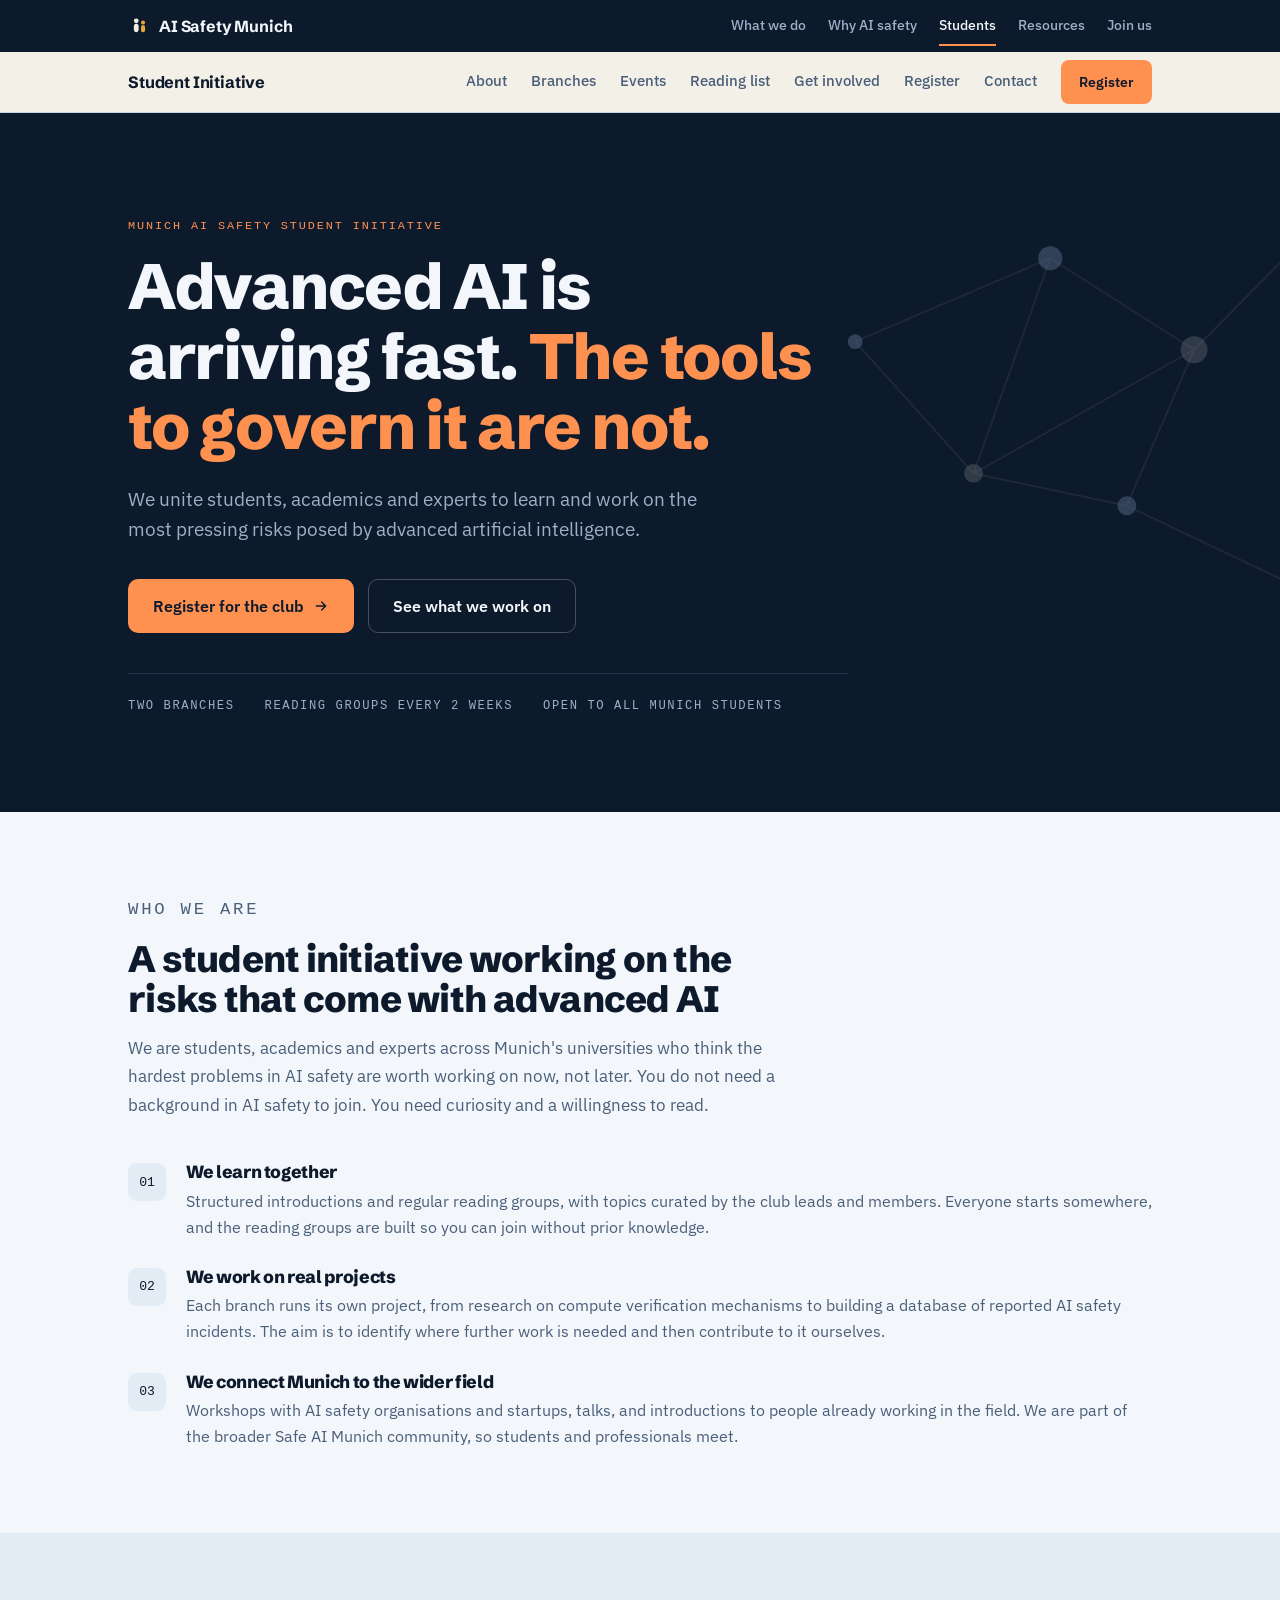
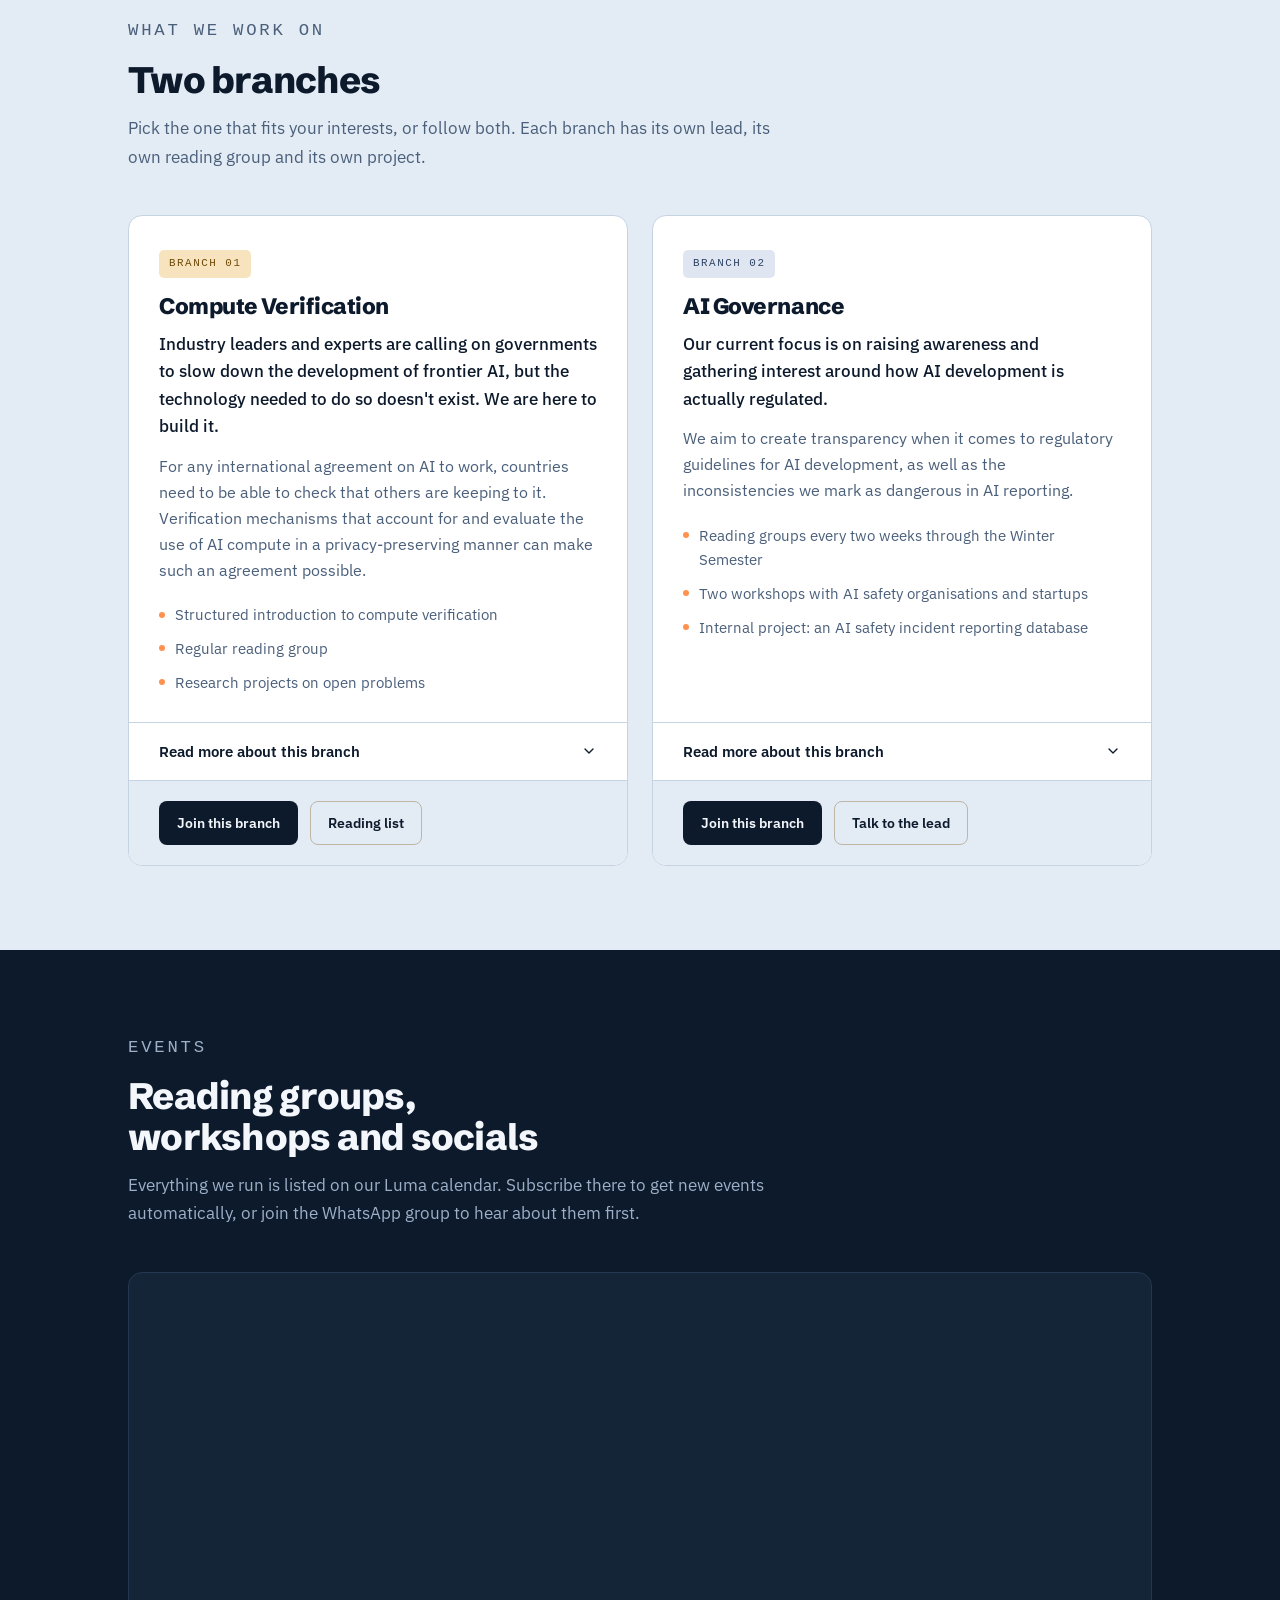
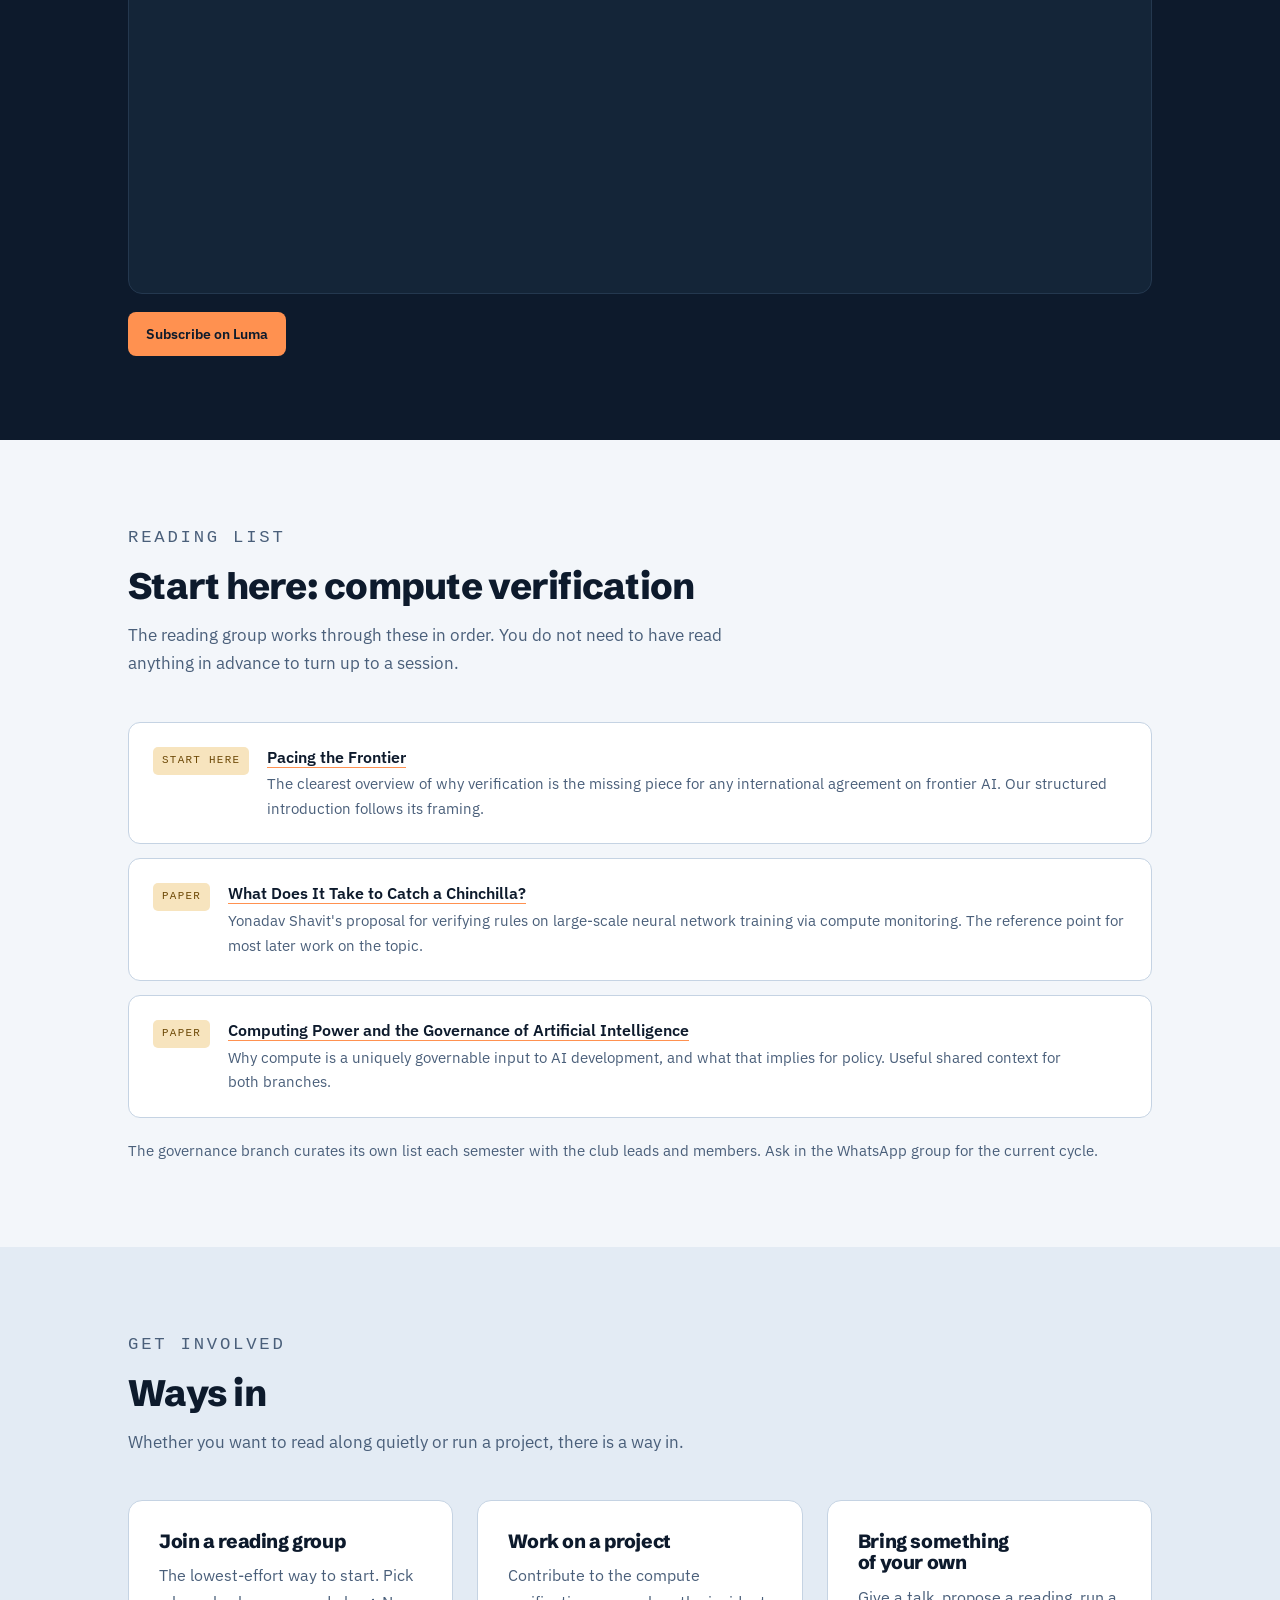
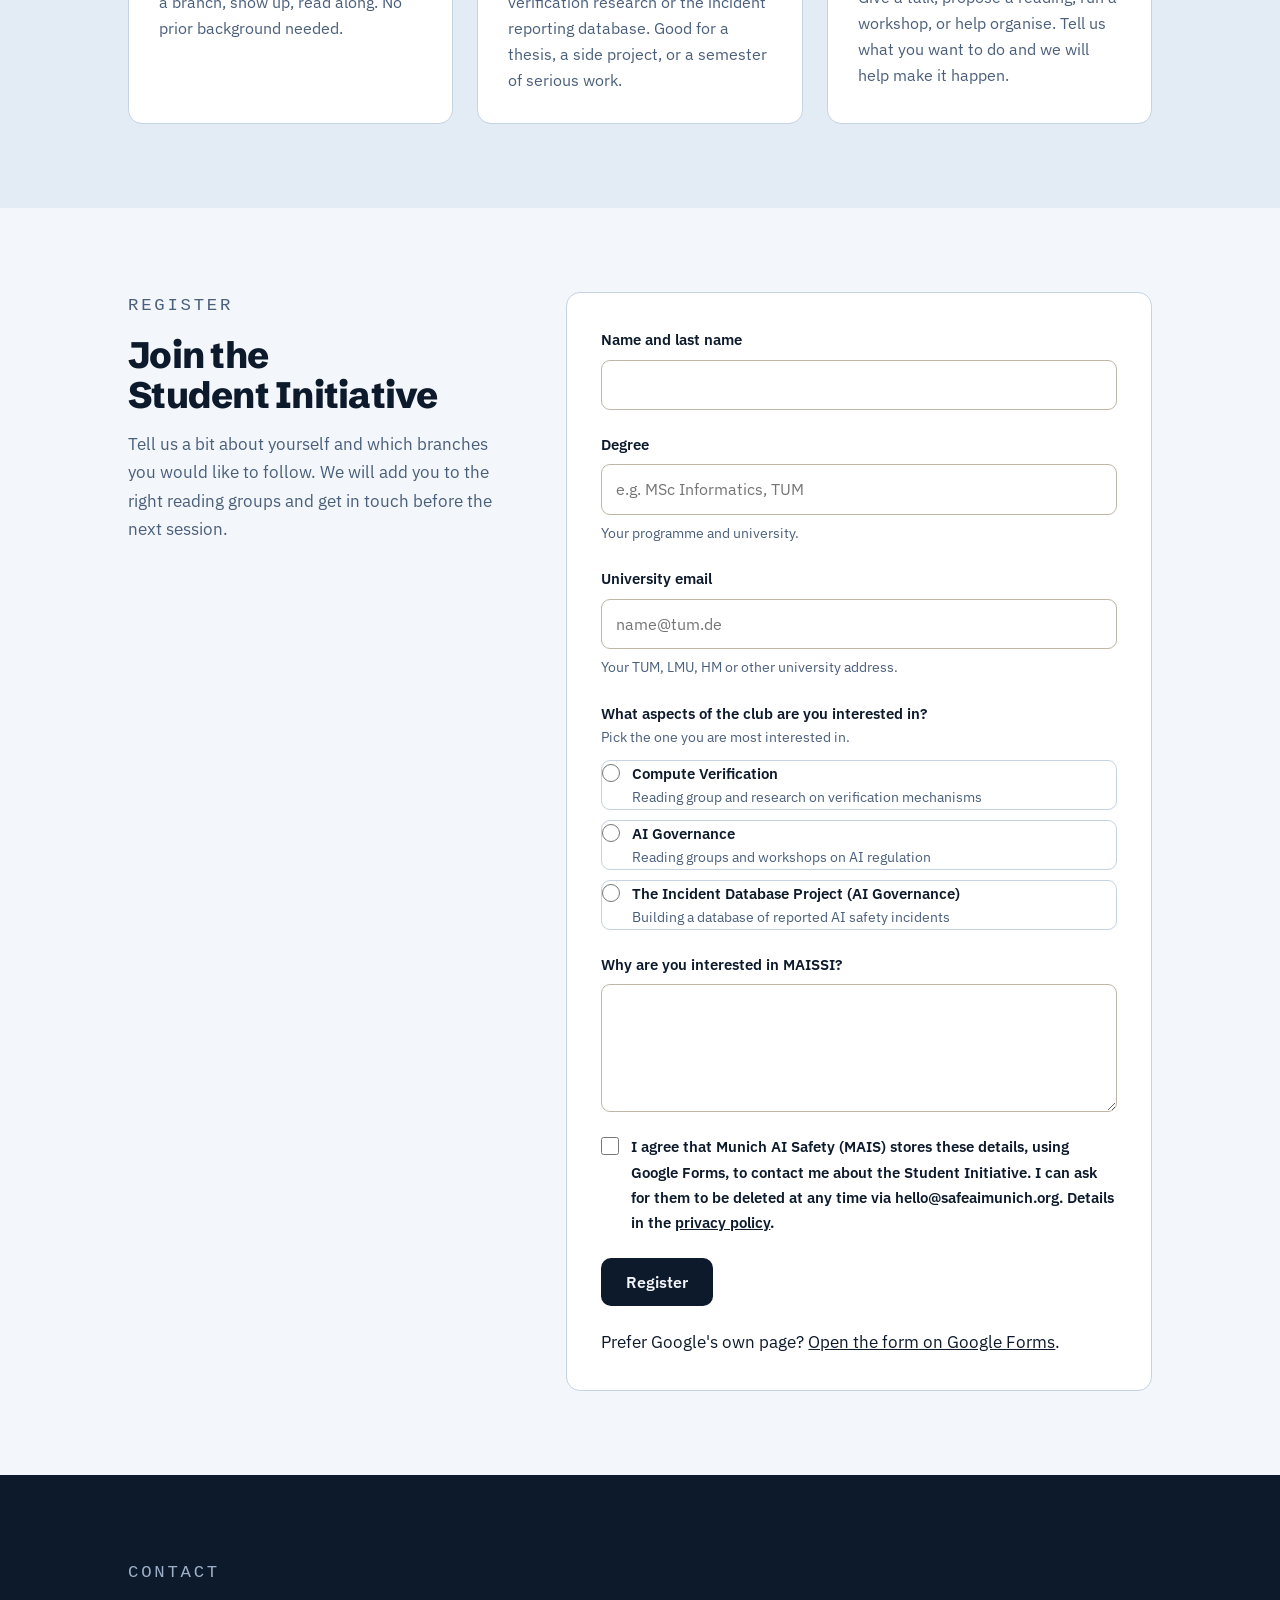
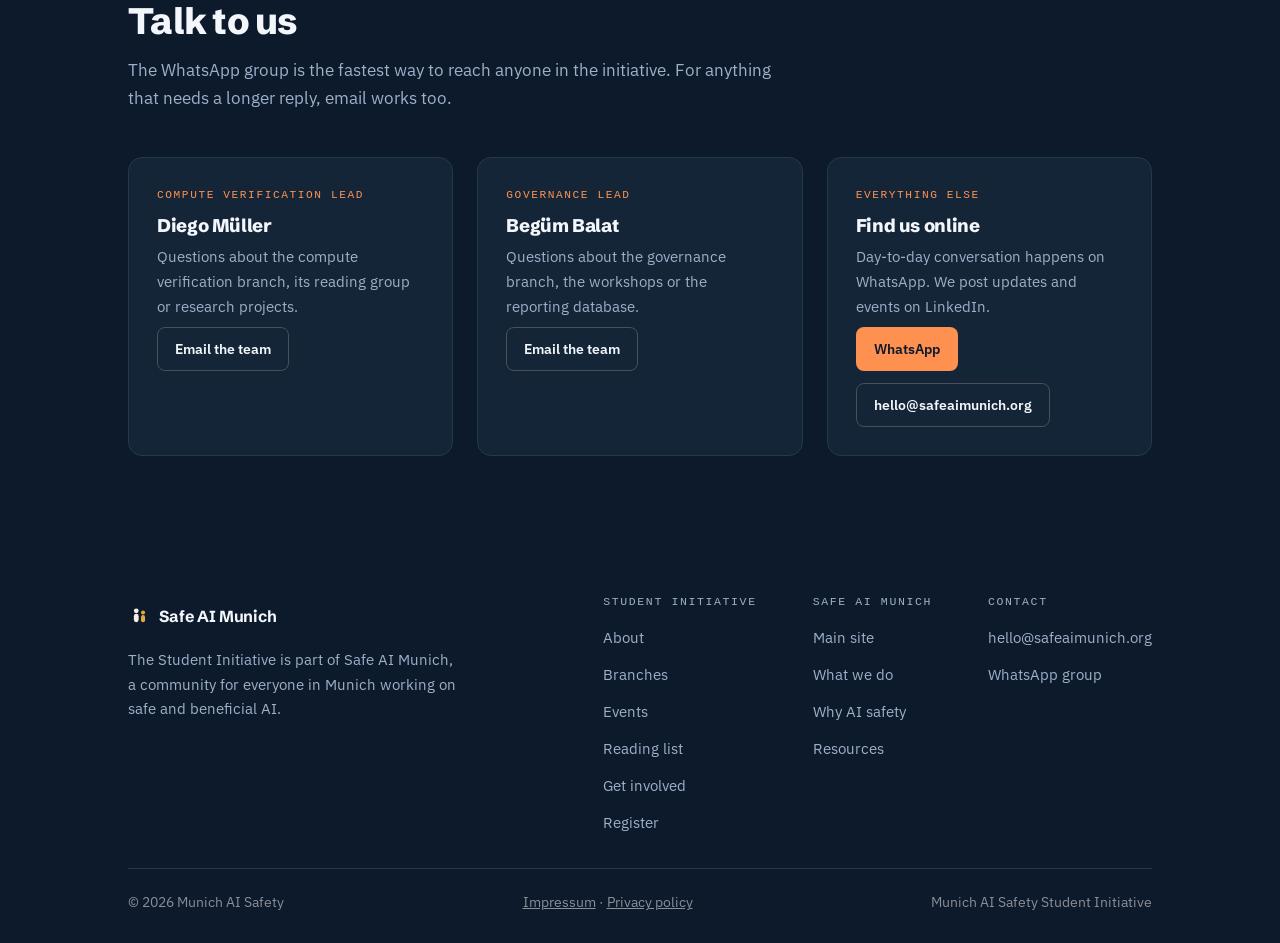
==== student-initiative/index.html @ 502f5ec2 "adjustment 1" ====
<!DOCTYPE html>
<html lang="en">
<head>
<meta charset="utf-8">
<meta name="viewport" content="width=device-width, initial-scale=1">
<title>Student Initiative — AI Safety Munich</title>
<meta name="description" content="The Munich AI Safety Student Initiative unites students, academics and experts to learn and work on the most pressing risks posed by advanced AI. Two branches: compute verification and AI governance.">

<meta property="og:type" content="website">
<meta property="og:title" content="Munich AI Safety Student Initiative">
<meta property="og:description" content="We unite students, academics and experts to learn and work on the most pressing risks posed by advanced artificial intelligence.">
<meta property="og:url" content="https://safeaimunich.org/student-initiative/">
<meta name="twitter:card" content="summary">

<link rel="canonical" href="https://safeaimunich.org/student-initiative/">
<link rel="icon" href="data:image/svg+xml,%3Csvg xmlns='http://www.w3.org/2000/svg' viewBox='0 0 24 24'%3E%3Crect width='24' height='24' rx='5' fill='%2315171C'/%3E%3Ccircle cx='9' cy='7' r='2.5' fill='%23F4EFE6'/%3E%3Crect x='6.5' y='10' width='5' height='8.5' rx='2.5' fill='%23F4EFE6'/%3E%3Ccircle cx='16' cy='8.6' r='2.1' fill='%23E3A83B'/%3E%3Crect x='13.9' y='11.2' width='4.2' height='7.3' rx='2.1' fill='%23E3A83B'/%3E%3C/svg%3E">

<!-- Fonts are self-hosted (same files as the main site), so no request
     goes to Google Fonts. See the privacy policy. -->
<link rel="preload" href="/assets/fonts/schibsted-grotesk-latin-wght-normal.woff2" as="font" type="font/woff2" crossorigin>
<link rel="preload" href="/assets/fonts/ibm-plex-sans-latin-wght-normal.woff2" as="font" type="font/woff2" crossorigin>

<style>
  @font-face { font-family: "Schibsted Grotesk"; src: url("/assets/fonts/schibsted-grotesk-latin-wght-normal.woff2") format("woff2"); font-weight: 400 900; font-style: normal; font-display: swap; }
  @font-face { font-family: "IBM Plex Sans"; src: url("/assets/fonts/ibm-plex-sans-latin-wght-normal.woff2") format("woff2"); font-weight: 100 700; font-style: normal; font-display: swap; }

  /* ---- Design tokens: MAIS starter palette  -------------------------- */
  :root {
   --ink:         #0d1a2c; /* navy: dark sections and text */
    --paper:      #f3f6fa; /* page background */
    --gold:       #ff9150; /* Olympia orange */
    --isar:       #9db0c8; /* slate blue on navy */
    
     --ink-soft:   #142538;
     --ink-line:   #24384f;
     --body:       #4a5f7a;
     --body-dark:  #9db0c8;
     --paper-line: #c5d3e3;
     --paper-sunk: #e3ebf4;

  --font-head: 'Schibsted Grotesk', system-ui, sans-serif;
  --font-text: 'IBM Plex Sans', system-ui, sans-serif;
  --font-mono: 'IBM Plex Mono', ui-monospace, monospace;

    --wrap: 1080px;
    --radius: 14px;
  }

  *, *::before, *::after { box-sizing: border-box; }
  html { scroll-behavior: smooth; -webkit-text-size-adjust: 100%; }
  @media (prefers-reduced-motion: reduce) {
    html { scroll-behavior: auto; }
    *, *::before, *::after { animation-duration: .01ms !important; transition-duration: .01ms !important; }
  }

  body {
    margin: 0;
    background: var(--paper);
    color: var(--ink);
    font-family: var(--font-text);
    font-size: 17px;
    line-height: 1.65;
    -webkit-font-smoothing: antialiased;
  }

  h1, h2, h3, h4 {
    font-family: var(--font-head);
    font-weight: 800;
    line-height: 1.1;
    letter-spacing: -0.02em;
    margin: 0;
    text-wrap: balance;
  }
  p { margin: 0; text-wrap: pretty; }
  img, svg { max-width: 100%; }

  a { color: inherit; }
  a:focus-visible,
  button:focus-visible,
  summary:focus-visible,
  .skip:focus-visible {
    outline: 3px solid var(--gold);
    outline-offset: 3px;
    border-radius: 4px;
  }

  .wrap { max-width: var(--wrap); margin: 0 auto; padding: 0 28px; }

  /* mono eyebrow / detail text ---------------------------------------- */
  .eyebrow {
    font-family: var(--font-mono);
    font-size: .74rem;
    font-weight: 500;
    letter-spacing: .16em;
    text-transform: uppercase;
    margin: 0 0 14px;
  }
  .eyebrow--gold { color: #A9761B; }           /* 4.9:1 on paper */
  .eyebrow--on-ink { color: var(--gold); }     /* 8.6:1 on ink */

  /* ---- Skip link ----------------------------------------------------- */
  .skip {
    position: absolute; left: -9999px; top: 0; z-index: 100;
    background: var(--gold); color: var(--ink);
    padding: 12px 20px; font-weight: 600; text-decoration: none;
  }
  .skip:focus { left: 8px; top: 8px; }

  /* ================================================================== */
  /*  Level 1 nav — same top-level nav as the main site                  */
  /* ================================================================== */
  .nav1 { background: var(--ink); color: var(--paper); font-size: .9rem; }
  .nav1 .wrap {
    display: flex; align-items: center; justify-content: space-between;
    gap: 18px; min-height: 52px; flex-wrap: wrap;
  }
  .brand {
    display: inline-flex; align-items: center; gap: 9px;
    font-family: var(--font-head); font-weight: 700; font-size: 1rem;
    letter-spacing: -0.01em; text-decoration: none; color: var(--paper);
    padding: 7px 0;
  }
  .brand svg { flex-shrink: 0; }
  .nav1-links { display: flex; align-items: center; gap: 22px; flex-wrap: wrap; }
  .nav1-links a {
    color: var(--body-dark); text-decoration: none; font-weight: 500;
    padding: 7px 0; border-bottom: 2px solid transparent;
  }
  .nav1-links a:hover { color: var(--paper); }
  .nav1-links a[aria-current="true"] { color: var(--paper); border-bottom-color: var(--gold); }

  /* ================================================================== */
  /*  Level 2 nav — specific to the Student Initiative (sticky)          */
  /* ================================================================== */
  .nav2 {
    position: sticky; top: 0; z-index: 20;
    background: rgba(244,239,230,.92);
    backdrop-filter: blur(10px); -webkit-backdrop-filter: blur(10px);
    border-bottom: 1px solid var(--paper-line);
  }
  .nav2 .wrap {
    display: flex; align-items: center; justify-content: space-between; gap: 20px;
    min-height: 60px;
  }
  .nav2-title {
    font-family: var(--font-head); font-weight: 700; font-size: 1.02rem;
    letter-spacing: -0.01em; text-decoration: none; white-space: nowrap;
  }
  .nav2-right { display: flex; align-items: center; gap: 24px; min-width: 0; }
  .nav2-links {
    display: flex; gap: 24px; overflow-x: auto; scrollbar-width: none;
    -ms-overflow-style: none; padding: 4px 0;
  }
  .nav2-links::-webkit-scrollbar { display: none; }
  .nav2-links a {
    color: var(--body); text-decoration: none; font-size: .94rem; font-weight: 500;
    white-space: nowrap; padding: 4px 0; border-bottom: 2px solid transparent;
  }
  .nav2-links a:hover { color: var(--ink); border-bottom-color: var(--gold); }

  /* ---- Buttons ------------------------------------------------------- */
  .btn {
    display: inline-flex; align-items: center; justify-content: center; gap: 9px;
    font-family: var(--font-text); font-weight: 600; font-size: 1rem;
    text-decoration: none; padding: 13px 24px; border-radius: 10px;
    border: 1px solid transparent; cursor: pointer; white-space: nowrap;
    transition: transform .12s ease, background-color .12s ease;
  }
  .btn:hover { transform: translateY(-1px); }
  .btn--gold { background: var(--gold); color: var(--ink); }
  .btn--gold:hover { background: #D59A2B; }
  .btn--ink { background: var(--ink); color: var(--paper); }
  .btn--ink:hover { background: #24272F; }
  .btn--ghost-ink { background: transparent; color: var(--ink); border-color: #BFB6A6; }
  .btn--ghost-ink:hover { background: var(--paper-sunk); }
  .btn--ghost-paper { background: transparent; color: var(--paper); border-color: #4A4F59; }
  .btn--ghost-paper:hover { background: var(--ink-soft); }
  .btn--sm { padding: 9px 17px; font-size: .9rem; border-radius: 8px; }

  /* ---- Section rhythm ------------------------------------------------ */
  section { scroll-margin-top: 72px; }
  .band { padding: 84px 0; }
  .band--ink { background: var(--ink); color: var(--body-dark); }
  .band--ink h2, .band--ink h3 { color: var(--paper); }
  .band--sunk { background: var(--paper-sunk); }
  .section-head { max-width: 660px; margin-bottom: 44px; }
  .section-head h2 { font-size: clamp(1.75rem, 3.6vw, 2.3rem); margin-bottom: 14px; }
  .section-head p { color: var(--body); font-size: 1.08rem; }
  .band--ink .section-head p { color: var(--body-dark); }

  /* ================================================================== */
  /*  Hero                                                               */
  /* ================================================================== */
  .hero {
    position: relative; overflow: hidden;
    background: var(--ink); color: var(--body-dark);
    padding: 104px 0 96px;
  }
  .hero-graph {
    position: absolute; inset: 0; width: 100%; height: 100%;
    pointer-events: none; opacity: .5;
  }
  .hero .wrap { position: relative; z-index: 1; }
  .hero-inner { max-width: 720px; }
  .hero h1 {
    font-size: clamp(2.3rem, 6vw, 4rem);
    color: var(--paper); margin-bottom: 22px;
  }
  .hero h1 em { font-style: normal; color: var(--gold); }
  .hero-sub { font-size: 1.16rem; max-width: 600px; margin-bottom: 34px; }
  .hero-actions { display: flex; gap: 14px; flex-wrap: wrap; }
  .hero-meta {
    margin-top: 40px; padding-top: 22px; border-top: 1px solid var(--ink-line);
    display: flex; gap: 10px 30px; flex-wrap: wrap;
    font-family: var(--font-mono); font-size: .76rem; font-weight: 500;
    letter-spacing: .13em; text-transform: uppercase; color: var(--isar);
  }

  /* ================================================================== */
  /*  Cards & grids                                                      */
  /* ================================================================== */
  .grid-2 { display: grid; grid-template-columns: repeat(auto-fit, minmax(300px, 1fr)); gap: 24px; }
  .grid-3 { display: grid; grid-template-columns: repeat(auto-fit, minmax(240px, 1fr)); gap: 24px; }

  .card {
    background: #FFFFFF; border: 1px solid var(--paper-line);
    border-radius: var(--radius); padding: 30px;
  }
  .card h3 { font-size: 1.2rem; margin-bottom: 10px; }
  .card p { color: var(--body); font-size: .99rem; }

  /* numbered "what we do" rows */
  .rows { display: grid; gap: 28px; }
  .row { display: flex; gap: 20px; align-items: flex-start; }
  .row-num {
    flex-shrink: 0; width: 38px; height: 38px; border-radius: 9px;
    background: var(--paper-sunk); color: var(--ink);
    display: flex; align-items: center; justify-content: center;
    font-family: var(--font-mono); font-size: .82rem; font-weight: 500;
  }
  .band--ink .row-num { background: var(--ink-soft); color: var(--gold); }
  .row h3 { font-size: 1.1rem; margin-bottom: 5px; }
  .row p { color: var(--body); font-size: .99rem; }
  .band--ink .row p { color: var(--body-dark); }

  /* ================================================================== */
  /*  Branches — side-by-side blocks, brief description, expandable      */
  /* ================================================================== */
  .branch {
    display: flex; flex-direction: column;
    background: #FFFFFF; border: 1px solid var(--paper-line);
    border-radius: var(--radius); overflow: hidden;
  }
  /* grows so that the "Read more" bar and footer line up across cards */
  .branch-top { flex: 1 1 auto; padding: 30px 30px 26px; }
  .branch-tag {
    display: inline-block; font-family: var(--font-mono); font-size: .68rem;
    font-weight: 500; letter-spacing: .14em; text-transform: uppercase;
    padding: 5px 10px; border-radius: 5px; margin-bottom: 16px;
  }
  .branch-tag--gold { background: #F7E4BE; color: #6E4A08; }
  .branch-tag--isar { background: #DFE6F1; color: #2F4466; }
  .branch h3 { font-size: 1.4rem; margin-bottom: 12px; }
  .branch-lede { color: var(--ink); font-size: 1.04rem; font-weight: 500; margin-bottom: 12px; }
  .branch-brief { color: var(--body); font-size: .99rem; }
  .branch-facts {
    list-style: none; margin: 20px 0 0; padding: 0;
    display: grid; gap: 9px;
  }
  .branch-facts li {
    display: flex; gap: 10px; color: var(--body); font-size: .94rem;
  }
  .branch-facts li::before {
    content: ""; flex-shrink: 0; width: 6px; height: 6px; margin-top: .55em;
    border-radius: 50%; background: var(--gold);
  }
  .branch details { border-top: 1px solid var(--paper-line); }
  .branch summary {
    display: flex; align-items: center; justify-content: space-between; gap: 12px;
    padding: 16px 30px; cursor: pointer; list-style: none;
    font-weight: 600; font-size: .95rem; color: var(--ink);
  }
  .branch summary::-webkit-details-marker { display: none; }
  .branch summary:hover { background: var(--paper-sunk); }
  .branch summary .chev { transition: transform .18s ease; flex-shrink: 0; }
  .branch details[open] summary .chev { transform: rotate(180deg); }
  .branch-more { padding: 0 30px 26px; display: grid; gap: 14px; }
  .branch-more p { color: var(--body); font-size: .97rem; }
  .branch-foot {
    padding: 20px 30px; background: var(--paper-sunk);
    border-top: 1px solid var(--paper-line);
    display: flex; gap: 12px; align-items: center; flex-wrap: wrap;
  }
  .source-note {
    font-family: var(--font-mono); font-size: .72rem; letter-spacing: .06em;
    color: var(--body);
  }
  .source-note a { color: #2F4466; }

  /* ================================================================== */
  /*  Events / Luma                                                      */
  /* ================================================================== */
  .cal-frame {
    border: 1px solid var(--ink-line); border-radius: var(--radius);
    overflow: hidden; background: var(--ink-soft); min-height: 460px;
  }
  .cal-frame iframe { display: block; width: 100%; height: 620px; border: 0; }
  .cal-empty {
    display: flex; flex-direction: column; align-items: flex-start; gap: 16px;
    padding: 48px 34px; min-height: 460px; justify-content: center;
  }
  .cal-empty h3 { font-size: 1.25rem; }
  .cal-empty p { color: var(--body-dark); max-width: 460px; }
  .cal-link { margin-top: 18px; }
  .visually-hidden {
    position: absolute; width: 1px; height: 1px; overflow: hidden;
    clip: rect(0 0 0 0); white-space: nowrap;
  }

  /* ================================================================== */
  /*  Reading list                                                       */
  /* ================================================================== */
  .readlist { list-style: none; margin: 0; padding: 0; display: grid; gap: 14px; }
  .readlist > li {
    background: #FFFFFF; border: 1px solid var(--paper-line);
    border-radius: 12px; padding: 22px 24px;
    display: flex; gap: 18px; align-items: flex-start; flex-wrap: wrap;
  }
  .read-kind {
    flex-shrink: 0; font-family: var(--font-mono); font-size: .68rem; font-weight: 500;
    letter-spacing: .12em; text-transform: uppercase; color: #6E4A08;
    background: #F7E4BE; padding: 5px 9px; border-radius: 5px; margin-top: 2px;
  }
  .read-body { flex: 1 1 320px; min-width: 0; }
  .read-body h3 { font-family: var(--font-text); font-weight: 600; font-size: 1.02rem; letter-spacing: 0; line-height: 1.45; margin-bottom: 4px; }
  .read-body h3 a { text-decoration: none; border-bottom: 1px solid var(--gold); }
  .read-body h3 a:hover { color: #6E4A08; }
  .read-body p { color: var(--body); font-size: .93rem; }
  .readlist-note {
    margin-top: 20px; font-size: .95rem; color: var(--body);
  }

  /* ================================================================== */
  /*  Contact                                                            */
  /* ================================================================== */
  .contact-grid { display: grid; grid-template-columns: repeat(auto-fit, minmax(260px, 1fr)); gap: 24px; }
  .lead-card {
    background: var(--ink-soft); border: 1px solid var(--ink-line);
    border-radius: var(--radius); padding: 28px;
  }
  .lead-card .role {
    font-family: var(--font-mono); font-size: .7rem; font-weight: 500;
    letter-spacing: .14em; text-transform: uppercase; color: var(--gold);
    margin-bottom: 12px;
  }
  .lead-card h3 { font-size: 1.15rem; margin-bottom: 8px; }
  .lead-card p { color: var(--body-dark); font-size: .95rem; }

  .social-row { display: flex; gap: 12px; flex-wrap: wrap; margin-top: 8px; }

  /* ================================================================== */
  /*  Registration form                                                  */
  /* ================================================================== */
  .reg-layout { display: grid; grid-template-columns: minmax(0, 1fr) minmax(0, 1.5fr); gap: 48px; align-items: start; }
  .reg-layout .section-head { margin-bottom: 0; }
  .reg-form {
    background: #FFFFFF; border: 1px solid var(--paper-line);
    border-radius: var(--radius); padding: 34px;
    display: grid; gap: 22px;
  }
  .field { display: grid; gap: 7px; }
  .field label, .field legend {
    font-weight: 600; font-size: .96rem; color: var(--ink); padding: 0;
  }
  .field .opt { font-weight: 400; color: var(--body); }
  .field .hint { font-size: .86rem; color: var(--body); }
  .field input[type="text"],
  .field input[type="email"],
  .field input[type="tel"],
  .field textarea {
    width: 100%; font: inherit; font-size: 1rem; color: var(--ink);
    background: #FFFFFF; border: 1px solid #BFB6A6; border-radius: 9px;
    padding: 11px 14px;
  }
  .field textarea { min-height: 128px; resize: vertical; }
  .field input:focus-visible, .field textarea:focus-visible,
  .check input:focus-visible {
    outline: 3px solid var(--gold); outline-offset: 1px; border-color: var(--ink);
  }
  .field [aria-invalid="true"] { border-color: #B3261E; }
  fieldset.field { border: 0; margin: 0; padding: 0; min-width: 0; }
  .checks { display: grid; gap: 10px; margin-top: 4px; }
  .check {
    display: flex; gap: 12px; align-items: flex-start;
    padding: 12px 14px; border: 1px solid var(--paper-line); border-radius: 9px;
    cursor: pointer; font-weight: 500; font-size: .97rem;
  }
  .check:hover { background: var(--paper-sunk); }
  .check input { width: 18px; height: 18px; margin: 3px 0 0; accent-color: var(--ink); flex-shrink: 0; }
  .check small { display: block; color: var(--body); font-weight: 400; font-size: .86rem; }
  .check--plain { border: 0; padding: 0; font-weight: 400; color: var(--body); font-size: .92rem; }
  .check--plain:hover { background: transparent; }
  .field-error { color: #B3261E; font-size: .88rem; font-weight: 500; }
  .field-error:empty { display: none; }
  .hp { position: absolute; left: -9999px; width: 1px; height: 1px; overflow: hidden; }
  .reg-status { font-size: .97rem; border-radius: 9px; padding: 14px 16px; }
  .reg-status:empty { display: none; }
  .reg-status--ok { background: #E3F0E6; color: #1E5631; }
  .reg-status--err { background: #F9E1DF; color: #8C1D16; }
  .reg-form button[disabled] { opacity: .6; cursor: progress; transform: none; }
  @media (max-width: 860px) {
    .reg-layout { grid-template-columns: 1fr; gap: 32px; }
  }
  @media (max-width: 680px) {
    .reg-form { padding: 24px 20px; }
    .reg-form .btn { width: 100%; }
  }

  /* ================================================================== */
  /*  Footer (sub-page)                                                  */
  /* ================================================================== */
  footer { background: var(--ink); color: var(--body-dark); padding: 56px 0 30px; }
  .foot-top {
    display: flex; justify-content: space-between; gap: 32px; flex-wrap: wrap;
    padding-bottom: 32px; border-bottom: 1px solid var(--ink-line);
  }
  .foot-about { max-width: 330px; }
  .foot-about p { font-size: .93rem; margin-top: 12px; }
  .foot-cols { display: flex; gap: 56px; flex-wrap: wrap; }
  .foot-col h4 {
    font-family: var(--font-mono); font-weight: 500; font-size: .72rem;
    letter-spacing: .14em; text-transform: uppercase; color: var(--isar);
    margin-bottom: 14px;
  }
  .foot-col ul { list-style: none; margin: 0; padding: 0; display: grid; gap: 9px; }
  .foot-col a { color: var(--body-dark); text-decoration: none; font-size: .93rem; }
  .foot-col a:hover { color: var(--paper); text-decoration: underline; }
  .foot-bottom {
    padding-top: 22px; display: flex; justify-content: space-between;
    gap: 16px; flex-wrap: wrap; font-size: .86rem; color: #8A8E96;
  }

  /* ---- Responsive ---------------------------------------------------- */
  @media (max-width: 860px) {
    .band { padding: 64px 0; }
    .hero { padding: 76px 0 68px; }
    .nav1-links { gap: 16px; font-size: .86rem; }
    .nav2 .wrap { min-height: 56px; }
    .nav2-right { gap: 14px; }
    /* the link row scrolls at this size — fade the right edge to show it */
    .nav2-links {
      -webkit-mask-image: linear-gradient(to right, #000 calc(100% - 26px), transparent);
      mask-image: linear-gradient(to right, #000 calc(100% - 26px), transparent);
    }
  }
  @media (max-width: 680px) {
    body { font-size: 16px; }
    .wrap { padding: 0 20px; }
    /* keep the decorative graph from sitting behind the hero copy */
    .hero-graph { display: none; }
    .nav1 .wrap { min-height: 48px; padding-top: 6px; padding-bottom: 6px; }
    .nav2-links { gap: 18px; }
    .hero-actions .btn { width: 100%; }
    .card, .branch-top, .branch-more, .branch-foot, .lead-card { padding-left: 22px; padding-right: 22px; }
    .branch summary { padding-left: 22px; padding-right: 22px; }
  }
  /* The level-2 nav links scroll horizontally on narrow screens; hide the
     wordmark there so the links and the Join button keep enough room. */
  @media (max-width: 560px) {
    .nav2-title { display: none; }
  }
</style>
</head>

<body>
<a class="skip" href="#main">Skip to content</a>

<!-- =====================================================================
     LEVEL 1 NAV — top-level nav, same as on the Safe AI Munich landing page
     ================================================================== -->
<div class="nav1">
  <nav class="wrap" aria-label="AI Safety Munich">
    <a class="brand" href="/">
      <svg width="22" height="22" viewBox="0 0 24 24" aria-hidden="true" focusable="false">
        <circle cx="9" cy="6.4" r="2.6" fill="#F4EFE6"/>
        <rect x="6.4" y="9.6" width="5.2" height="9.2" rx="2.6" fill="#F4EFE6"/>
        <circle cx="16.4" cy="8.2" r="2.2" fill="#E3A83B"/>
        <rect x="14.2" y="10.9" width="4.4" height="7.9" rx="2.2" fill="#E3A83B"/>
      </svg>
      AI Safety Munich
    </a>
    <div class="nav1-links">
      <a href="/#what-we-do">What we do</a>
      <a href="/#why-ai-safety">Why AI safety</a>
      <a href="/student-initiative/" aria-current="true">Students</a>
      <a href="/resources">Resources</a>
      <a href="https://chat.whatsapp.com/BAvF88QyfrDKZMKo7whRX7?s=cl&amp;p=i&amp;ilr=4">Join us</a>
    </div>
  </nav>
</div>

<!-- =====================================================================
     LEVEL 2 NAV — specific to the Student Initiative
     ================================================================== -->
<div class="nav2">
  <nav class="wrap" aria-label="Student Initiative">
    <a class="nav2-title" href="/student-initiative/">Student Initiative</a>
    <div class="nav2-right">
      <div class="nav2-links">
        <a href="#about">About</a>
        <a href="#branches">Branches</a>
        <a href="#events">Events</a>
        <a href="#reading">Reading list</a>
        <a href="#get-involved">Get involved</a>
        <a href="#register">Register</a>
        <a href="#contact">Contact</a>
      </div>
      <a class="btn btn--gold btn--sm" href="#register">Register</a>
    </div>
  </nav>
</div>

<main id="main">

  <!-- ===================================================================
       HERO
       Headline is Diego's first draft option. Alternative on file:
       "Let's make AI go well"
       ================================================================ -->
  <header class="hero">
    <svg class="hero-graph" viewBox="0 0 1200 520" preserveAspectRatio="xMidYMid slice" aria-hidden="true" focusable="false">
      <g stroke="#32363F" stroke-width="1.4" fill="none">
        <path d="M905 108 L1012 176 M1012 176 L962 292 M962 292 L848 268 M848 268 L905 108 M848 268 L1012 176 M1095 92 L1012 176 M962 292 L1088 352 M760 170 L848 268 M760 170 L905 108"/>
      </g>
      <g fill="#8FA7C9" opacity=".55">
        <circle cx="905" cy="108" r="9"/>
        <circle cx="962" cy="292" r="7"/>
        <circle cx="760" cy="170" r="5.5"/>
      </g>
      <g fill="#F4EFE6" opacity=".3">
        <circle cx="1012" cy="176" r="10"/>
        <circle cx="848" cy="268" r="7"/>
        <circle cx="1088" cy="352" r="5"/>
      </g>
      <circle cx="1095" cy="92" r="6.5" fill="#E3A83B" opacity=".75"/>
      <g fill="none" stroke="#E3A83B" stroke-width="1.4" opacity=".5">
        <circle cx="1140" cy="248" r="5"/>
      </g>
    </svg>

    <div class="wrap">
      <div class="hero-inner">
        <p class="eyebrow eyebrow--on-ink">Munich AI Safety Student Initiative</p>
        <h1>Advanced AI is arriving fast. <em>The tools to govern it are not.</em></h1>
        <p class="hero-sub">We unite students, academics and experts to learn and work on the most pressing risks posed by advanced artificial intelligence.</p>
        <div class="hero-actions">
          <a class="btn btn--gold" href="#register">
            Register for the club
            <svg width="16" height="16" viewBox="0 0 24 24" fill="none" aria-hidden="true" focusable="false"><path d="M5 12h13M13 6l6 6-6 6" stroke="currentColor" stroke-width="2" stroke-linecap="round" stroke-linejoin="round"/></svg>
          </a>
          <a class="btn btn--ghost-paper" href="#branches">See what we work on</a>
        </div>
        <p class="hero-meta">
          <span>Two branches</span>
          <span>Reading groups every 2 weeks</span>
          <span>Open to all Munich students</span>
        </p>
      </div>
    </div>
  </header>

  <!-- ===================================================================
       WHO WE ARE AND WHAT WE DO
       ================================================================ -->
  <section class="band" id="about">
    <div class="wrap">
      <div class="section-head">
        <p class="eyebrow eyebrow--gold">Who we are</p>
        <h2>A student initiative working on the risks that come with advanced AI</h2>
        <p>We are students, academics and experts across Munich's universities who think the hardest problems in AI safety are worth working on now, not later. You do not need a background in AI safety to join. You need curiosity and a willingness to read.</p>
      </div>

      <div class="rows">
        <div class="row">
          <div class="row-num">01</div>
          <div>
            <h3>We learn together</h3>
            <p>Structured introductions and regular reading groups, with topics curated by the club leads and members. Everyone starts somewhere, and the reading groups are built so you can join without prior knowledge.</p>
          </div>
        </div>
        <div class="row">
          <div class="row-num">02</div>
          <div>
            <h3>We work on real projects</h3>
            <p>Each branch runs its own project, from research on compute verification mechanisms to building a database of reported AI safety incidents. The aim is to identify where further work is needed and then contribute to it ourselves.</p>
          </div>
        </div>
        <div class="row">
          <div class="row-num">03</div>
          <div>
            <h3>We connect Munich to the wider field</h3>
            <p>Workshops with AI safety organisations and startups, talks, and introductions to people already working in the field. We are part of the broader Safe AI Munich community, so students and professionals meet.</p>
          </div>
        </div>
      </div>
    </div>
  </section>

  <!-- ===================================================================
       BRANCHES
       Layout: side-by-side blocks, brief description, expandable
       (option 1 of the three layouts in the spec).
       Full long-form copy sits inside the expandable block, which answers
       the "too much text?" note on the compute verification draft.
       ================================================================ -->
  <section class="band band--sunk" id="branches">
    <div class="wrap">
      <div class="section-head">
        <p class="eyebrow eyebrow--gold">What we work on</p>
        <h2>Two branches</h2>
        <p>Pick the one that fits your interests, or follow both. Each branch has its own lead, its own reading group and its own project.</p>
      </div>

      <div class="grid-2">

        <!-- ---------- Branch: Compute Verification ---------- -->
        <article class="branch">
          <div class="branch-top">
            <span class="branch-tag branch-tag--gold">Branch 01</span>
            <h3>Compute Verification</h3>
            <p class="branch-lede">Industry leaders and experts are calling on governments to slow down the development of frontier AI, but the technology needed to do so doesn't exist. We are here to build it.</p>
            <p class="branch-brief">For any international agreement on AI to work, countries need to be able to check that others are keeping to it. Verification mechanisms that account for and evaluate the use of AI compute in a privacy-preserving manner can make such an agreement possible.</p>
            <ul class="branch-facts">
              <li>Structured introduction to compute verification</li>
              <li>Regular reading group</li>
              <li>Research projects on open problems</li>
            </ul>
          </div>

          <details>
            <summary>
              Read more about this branch
              <svg class="chev" width="16" height="16" viewBox="0 0 24 24" fill="none" aria-hidden="true" focusable="false"><path d="M6 9l6 6 6-6" stroke="currentColor" stroke-width="2" stroke-linecap="round" stroke-linejoin="round"/></svg>
            </summary>
            <div class="branch-more">
              <p>Through a structured introduction to compute verification and a regular reading group, we will learn about these mechanisms and identify where further work is needed, so that we can conduct research projects and contribute to it ourselves.</p>
              <p>Compute is one of the few inputs to frontier AI that is physical, concentrated and countable, which is what makes it a promising lever for international agreements. The open questions are technical as much as political: how do you prove what a cluster was used for without exposing the model or the data?</p>
              <p class="source-note">Source: <a href="https://www.pacingthefrontier.com/" rel="noopener">pacingthefrontier.com</a></p>
            </div>
          </details>

          <div class="branch-foot">
            <!-- Jumps to the registration form with this branch pre-ticked -->
            <a class="btn btn--ink btn--sm" href="#register" data-branch="Compute Verification">Join this branch</a>
            <a class="btn btn--ghost-ink btn--sm" href="#reading">Reading list</a>
          </div>
        </article>

        <!-- ---------- Branch: AI Governance ---------- -->
        <article class="branch">
          <div class="branch-top">
            <span class="branch-tag branch-tag--isar">Branch 02</span>
            <h3>AI Governance</h3>
            <p class="branch-lede">Our current focus is on raising awareness and gathering interest around how AI development is actually regulated.</p>
            <p class="branch-brief">We aim to create transparency when it comes to regulatory guidelines for AI development, as well as the inconsistencies we mark as dangerous in AI reporting.</p>
            <ul class="branch-facts">
              <li>Reading groups every two weeks through the Winter Semester</li>
              <li>Two workshops with AI safety organisations and startups</li>
              <li>Internal project: an AI safety incident reporting database</li>
            </ul>
          </div>

          <details>
            <summary>
              Read more about this branch
              <svg class="chev" width="16" height="16" viewBox="0 0 24 24" fill="none" aria-hidden="true" focusable="false"><path d="M6 9l6 6 6-6" stroke="currentColor" stroke-width="2" stroke-linecap="round" stroke-linejoin="round"/></svg>
            </summary>
            <div class="branch-more">
              <p>We currently plan to hold reading groups during the Winter Semester every two weeks starting in October, where relevant topics are curated by club leads and members. We have also planned two workshops with AI safety organisations and startups.</p>
              <p>Our team's internal project will be to build a reporting database, where we will compare different third-party research publications on AI safety incidents, aiming to gather complete data on the matter.</p>
            </div>
          </details>

          <div class="branch-foot">
            <!-- Jumps to the registration form with this branch pre-ticked -->
            <a class="btn btn--ink btn--sm" href="#register" data-branch="AI Governance">Join this branch</a>
            <a class="btn btn--ghost-ink btn--sm" href="#contact">Talk to the lead</a>
          </div>
        </article>

      </div>
    </div>
  </section>

  <!-- ===================================================================
       EVENTS — Luma calendar embed
       ================================================================ -->
  <section class="band band--ink" id="events">
    <div class="wrap">
      <div class="section-head">
        <p class="eyebrow eyebrow--on-ink">Events</p>
        <h2>Reading groups, workshops and socials</h2>
        <p>Everything we run is listed on our Luma calendar. Subscribe there to get new events automatically, or join the WhatsApp group to hear about them first.</p>
      </div>

      <!-- MAISSI Luma calendar (https://luma.com/maissi).
           The embed needs the calendar's internal ID, not the "maissi"
           handle: cal-CJBJyoa9DMwgyxQ. lt=dark matches this dark section. -->
      <div class="cal-frame">
        <iframe src="https://luma.com/embed/calendar/cal-CJBJyoa9DMwgyxQ/events?lt=dark"
                title="MAISSI events on Luma" loading="lazy" allowfullscreen></iframe>
      </div>
      <p class="cal-link"><a class="btn btn--gold btn--sm" href="https://luma.com/maissi" target="_blank" rel="noopener">Subscribe on Luma <span class="visually-hidden">(opens in a new tab)</span></a></p>
    </div>
  </section>

  <!-- ===================================================================
       READING LIST
       Compute-verification specific, per the meeting notes. Built as a
       list so documents can be appended as the branches produce them.
       ================================================================ -->
  <section class="band" id="reading">
    <div class="wrap">
      <div class="section-head">
        <p class="eyebrow eyebrow--gold">Reading list</p>
        <h2>Start here: compute verification</h2>
        <p>The reading group works through these in order. You do not need to have read anything in advance to turn up to a session.</p>
      </div>

      <ol class="readlist">
        <!-- Source given in the spec document -->
        <li>
          <span class="read-kind">Start here</span>
          <div class="read-body">
            <h3><a href="https://www.pacingthefrontier.com/" rel="noopener">Pacing the Frontier</a></h3>
            <p>The clearest overview of why verification is the missing piece for any international agreement on frontier AI. Our structured introduction follows its framing.</p>
          </div>
        </li>

        <!-- TODO (branch leads): these two are suggestions to confirm or swap
             before launch; the spec only specified Pacing the Frontier. -->
        <li>
          <span class="read-kind">Paper</span>
          <div class="read-body">
            <h3><a href="https://arxiv.org/abs/2303.11341" rel="noopener">What Does It Take to Catch a Chinchilla?</a></h3>
            <p>Yonadav Shavit's proposal for verifying rules on large-scale neural network training via compute monitoring. The reference point for most later work on the topic.</p>
          </div>
        </li>
        <li>
          <span class="read-kind">Paper</span>
          <div class="read-body">
            <h3><a href="https://arxiv.org/abs/2402.08797" rel="noopener">Computing Power and the Governance of Artificial Intelligence</a></h3>
            <p>Why compute is a uniquely governable input to AI development, and what that implies for policy. Useful shared context for both branches.</p>
          </div>
        </li>

        <!-- ================================================================
             TO ADD A READING, COPY THIS BLOCK:

             <li>
               <span class="read-kind">Paper</span>
               <div class="read-body">
                 <h3><a href="URL" rel="noopener">Title</a></h3>
                 <p>One or two sentences on why it is on the list.</p>
               </div>
             </li>

             Suggested values for read-kind: Start here, Paper, Report,
             Course, Talk, Internal doc.
             ============================================================= -->
      </ol>

      <p class="readlist-note">The governance branch curates its own list each semester with the club leads and members. Ask in the WhatsApp group for the current cycle.</p>
    </div>
  </section>

  <!-- ===================================================================
       GET INVOLVED
       ================================================================ -->
  <section class="band band--sunk" id="get-involved">
    <div class="wrap">
      <div class="section-head">
        <p class="eyebrow eyebrow--gold">Get involved</p>
        <h2>Ways in</h2>
        <p>Whether you want to read along quietly or run a project, there is a way in.</p>
      </div>

      <div class="grid-3">
        <div class="card">
          <h3>Join a reading group</h3>
          <p>The lowest-effort way to start. Pick a branch, show up, read along. No prior background needed.</p>
        </div>
        <div class="card">
          <h3>Work on a project</h3>
          <p>Contribute to the compute verification research or the incident reporting database. Good for a thesis, a side project, or a semester of serious work.</p>
        </div>
        <div class="card">
          <h3>Bring something of your own</h3>
          <p>Give a talk, propose a reading, run a workshop, or help organise. Tell us what you want to do and we will help make it happen.</p>
        </div>
      </div>
    </div>
  </section>

  <!-- ===================================================================
       REGISTRATION FORM
       Replaces the old "Join our WhatsApp group" calls to action.
       Backend: Google Forms ("MAISSI Interest Form"). This styled form
       posts straight into it, so every entry shows up under Responses in
       Google Forms / the linked Sheet. See GOOGLE FORM SETUP in the script
       at the bottom of this file before changing any question.
       ================================================================ -->
  <section class="band" id="register">
    <div class="wrap">
      <div class="reg-layout">
        <div class="section-head">
          <p class="eyebrow eyebrow--gold">Register</p>
          <h2>Join the Student Initiative</h2>
          <p>Tell us a bit about yourself and which branches you would like to follow. We will add you to the right reading groups and get in touch before the next session.</p>
        </div>

        <!-- Field names (entry.NNN) and option values must match the Google
             Form exactly, otherwise Google silently drops the answer. -->
        <form class="reg-form" id="reg-form" method="POST" novalidate
              action="https://docs.google.com/forms/d/e/1FAIpQLSfXAWkIQOBEfpHNDiyJ6zxERXJVehaeLAy81GYL1wIkpZ0W_Q/formResponse">
          <!-- Spam honeypot: never sent to Google; real users never see it -->
          <div class="hp" aria-hidden="true">
            <label>Leave this empty <input type="checkbox" id="reg-botcheck" tabindex="-1" autocomplete="off"></label>
          </div>

          <div class="field">
            <label for="reg-name">Name and last name</label>
            <input type="text" id="reg-name" name="entry.1749021222" autocomplete="name" required aria-describedby="reg-name-err">
            <p class="field-error" id="reg-name-err" aria-live="polite"></p>
          </div>

          <div class="field">
            <label for="reg-degree">Degree</label>
            <input type="text" id="reg-degree" name="entry.416055696" required
                   placeholder="e.g. MSc Informatics, TUM" aria-describedby="reg-degree-hint reg-degree-err">
            <p class="hint" id="reg-degree-hint">Your programme and university.</p>
            <p class="field-error" id="reg-degree-err" aria-live="polite"></p>
          </div>

          <div class="field">
            <label for="reg-email">University email</label>
            <input type="email" id="reg-email" name="entry.945205797" autocomplete="email" inputmode="email" required
                   placeholder="name@tum.de" aria-describedby="reg-email-hint reg-email-err">
            <p class="hint" id="reg-email-hint">Your TUM, LMU, HM or other university address.</p>
            <p class="field-error" id="reg-email-err" aria-live="polite"></p>
          </div>

          <fieldset class="field" id="reg-branches" aria-describedby="reg-branches-hint reg-branches-err">
            <legend>What aspects of the club are you interested in?</legend>
            <p class="hint" id="reg-branches-hint">Pick the one you are most interested in.</p>
            <div class="checks">
              <label class="check">
                <input type="radio" name="entry.1621966894" value="Compute Verification">
                <span>Compute Verification<small>Reading group and research on verification mechanisms</small></span>
              </label>
              <label class="check">
                <input type="radio" name="entry.1621966894" value="AI Governance">
                <span>AI Governance<small>Reading groups and workshops on AI regulation</small></span>
              </label>
              <label class="check">
                <input type="radio" name="entry.1621966894" value="The Incident Database Project (AI Governance)">
                <span>The Incident Database Project (AI Governance)<small>Building a database of reported AI safety incidents</small></span>
              </label>
            </div>
            <p class="field-error" id="reg-branches-err" aria-live="polite"></p>
          </fieldset>

          <div class="field">
            <label for="reg-why">Why are you interested in MAISSI?</label>
            <textarea id="reg-why" name="entry.1658531066" required maxlength="2000" aria-describedby="reg-why-err"></textarea>
            <p class="field-error" id="reg-why-err" aria-live="polite"></p>
          </div>

          <div class="field">
            <label class="check check--plain">
              <input type="checkbox" id="reg-consent" required aria-describedby="reg-consent-err">
              <span>I agree that Munich AI Safety (MAIS) stores these details, using Google Forms, to contact me about the Student Initiative. I can ask for them to be deleted at any time via hello@safeaimunich.org. Details in the <a href="/privacy" target="_blank" rel="noopener">privacy policy</a>.</span>
            </label>
            <p class="field-error" id="reg-consent-err" aria-live="polite"></p>
          </div>

          <div>
            <button type="submit" class="btn btn--ink">Register</button>
          </div>
          <p class="reg-status" id="reg-status" role="status" aria-live="polite"></p>
          <p class="hint">Prefer Google's own page? <a href="https://docs.google.com/forms/d/e/1FAIpQLSfXAWkIQOBEfpHNDiyJ6zxERXJVehaeLAy81GYL1wIkpZ0W_Q/viewform" target="_blank" rel="noopener">Open the form on Google Forms</a>.</p>
        </form>
      </div>
    </div>
  </section>

  <!-- ===================================================================
       CONTACT + SOCIALS
       ================================================================ -->
  <section class="band band--ink" id="contact">
    <div class="wrap">
      <div class="section-head">
        <p class="eyebrow eyebrow--on-ink">Contact</p>
        <h2>Talk to us</h2>
        <p>The WhatsApp group is the fastest way to reach anyone in the initiative. For anything that needs a longer reply, email works too.</p>
      </div>

      <div class="contact-grid">
        <!-- TODO (open question in the spec: "Contact details: is it fine to
             put them? Create new email addresses? Pictures?")
             Personal email addresses and phone numbers for the two leads are
             in the planning doc. They are deliberately NOT published here.
             Decide on role-based addresses (e.g. compute@safeaimunich.org,
             governance@safeaimunich.org) and add them below. -->
        <div class="lead-card">
          <p class="role">Compute Verification Lead</p>
          <h3>Diego Müller</h3>
          <p>Questions about the compute verification branch, its reading group or research projects.</p>
          <div class="social-row">
            <a class="btn btn--ghost-paper btn--sm" href="mailto:hello@safeaimunich.org?subject=Compute%20Verification">Email the team</a>
          </div>
        </div>

        <div class="lead-card">
          <p class="role">Governance Lead</p>
          <h3>Begüm Balat</h3>
          <p>Questions about the governance branch, the workshops or the reporting database.</p>
          <div class="social-row">
            <a class="btn btn--ghost-paper btn--sm" href="mailto:hello@safeaimunich.org?subject=AI%20Governance">Email the team</a>
          </div>
        </div>

        <div class="lead-card">
          <p class="role">Everything else</p>
          <h3>Find us online</h3>
          <p>Day-to-day conversation happens on WhatsApp. We post updates and events on LinkedIn.</p>
          <div class="social-row">
            <a class="btn btn--gold btn--sm" href="https://chat.whatsapp.com/BAvF88QyfrDKZMKo7whRX7?s=cl&amp;p=i&amp;ilr=4">WhatsApp</a>
            <!-- TODO: add the LinkedIn page URL once it exists -->
            <a class="btn btn--ghost-paper btn--sm" href="mailto:hello@safeaimunich.org">hello@safeaimunich.org</a>
          </div>
        </div>
      </div>
    </div>
  </section>

</main>

<!-- =====================================================================
     FOOTER (sub-page): contact and socials, link back to the main site
     ================================================================== -->
<footer>
  <div class="wrap">
    <div class="foot-top">
      <div class="foot-about">
        <a class="brand" href="/">
          <svg width="22" height="22" viewBox="0 0 24 24" aria-hidden="true" focusable="false">
            <circle cx="9" cy="6.4" r="2.6" fill="#F4EFE6"/>
            <rect x="6.4" y="9.6" width="5.2" height="9.2" rx="2.6" fill="#F4EFE6"/>
            <circle cx="16.4" cy="8.2" r="2.2" fill="#E3A83B"/>
            <rect x="14.2" y="10.9" width="4.4" height="7.9" rx="2.2" fill="#E3A83B"/>
          </svg>
          Safe AI Munich
        </a>
        <p>The Student Initiative is part of Safe AI Munich, a community for everyone in Munich working on safe and beneficial AI.</p>
      </div>

      <div class="foot-cols">
        <div class="foot-col">
          <h4>Student Initiative</h4>
          <ul>
            <li><a href="#about">About</a></li>
            <li><a href="#branches">Branches</a></li>
            <li><a href="#events">Events</a></li>
            <li><a href="#reading">Reading list</a></li>
            <li><a href="#get-involved">Get involved</a></li>
            <li><a href="#register">Register</a></li>
          </ul>
        </div>
        <div class="foot-col">
          <h4>Safe AI Munich</h4>
          <ul>
            <li><a href="/">Main site</a></li>
            <li><a href="/#what-we-do">What we do</a></li>
            <li><a href="/#why-ai-safety">Why AI safety</a></li>
            <li><a href="/resources">Resources</a></li>
          </ul>
        </div>
        <div class="foot-col">
          <h4>Contact</h4>
          <ul>
            <li><a href="mailto:hello@safeaimunich.org">hello@safeaimunich.org</a></li>
            <li><a href="https://chat.whatsapp.com/BAvF88QyfrDKZMKo7whRX7?s=cl&amp;p=i&amp;ilr=4">WhatsApp group</a></li>
            <!-- TODO: <li><a href="LINKEDIN_URL">LinkedIn</a></li> -->
          </ul>
        </div>
      </div>
    </div>

    <div class="foot-bottom">
      <div>© 2026 Munich AI Safety</div>
      <div><a href="/impressum" style="color:inherit">Impressum</a> · <a href="/privacy" style="color:inherit">Privacy policy</a></div>
      <div>Munich AI Safety Student Initiative</div>
    </div>
  </div>
</footer>

<script>
  /* ------------------------------------------------------------------
     GOOGLE FORM SETUP
     The styled form above submits straight into the Google Form
     "MAISSI Interest Form". Responses appear in Google Forms under
     Responses (and in the linked Sheet, if one is set up).

     If you edit the Google Form, keep this page in sync:
       - Renaming a question is fine.
       - Changing an answer option's text: update the matching value=""
         on the radio input above, or the answer will be dropped.
       - Adding or deleting a question gives it a new entry.NNN ID.
         Ask a dev to re-read the IDs from the form and update the
         name="entry.NNN" attributes.
     The Google Form must stay open to anyone (no sign-in required).
     ------------------------------------------------------------------ */
  var GOOGLE_FORM_ID = "1FAIpQLSfXAWkIQOBEfpHNDiyJ6zxERXJVehaeLAy81GYL1wIkpZ0W_Q";
  var GOOGLE_FORM_ENDPOINT = "https://docs.google.com/forms/d/e/" + GOOGLE_FORM_ID + "/formResponse";

  (function () {
    var form = document.getElementById("reg-form");
    if (!form) return;

    var status = document.getElementById("reg-status");
    var submitBtn = form.querySelector('button[type="submit"]');
    var branchBoxes = form.querySelectorAll('input[name="entry.1621966894"]');
    var fields = {
      name: document.getElementById("reg-name"),
      degree: document.getElementById("reg-degree"),
      email: document.getElementById("reg-email"),
      why: document.getElementById("reg-why"),
      consent: document.getElementById("reg-consent"),
      bot: document.getElementById("reg-botcheck")
    };

    // "Join this branch" buttons pre-select the matching branch
    document.querySelectorAll("a[data-branch]").forEach(function (link) {
      link.addEventListener("click", function () {
        var wanted = link.getAttribute("data-branch");
        branchBoxes.forEach(function (box) {
          if (box.value === wanted) box.checked = true;
        });
        clearError("reg-branches-err");
      });
    });

    function setError(input, errId, msg) {
      var el = document.getElementById(errId);
      if (el) el.textContent = msg;
      if (input) input.setAttribute("aria-invalid", msg ? "true" : "false");
    }
    function clearError(errId) {
      var el = document.getElementById(errId);
      if (el) el.textContent = "";
    }
    function setStatus(kind, msg) {
      status.className = "reg-status" + (kind ? " reg-status--" + kind : "");
      status.textContent = msg;
    }

    function validate() {
      var firstBad = null;
      function check(input, errId, ok, msg) {
        setError(input, errId, ok ? "" : msg);
        if (!ok && !firstBad) firstBad = input;
      }
      var anyBranch = Array.prototype.some.call(branchBoxes, function (b) { return b.checked; });

      check(fields.name, "reg-name-err", fields.name.value.trim() !== "", "Please enter your name and last name.");
      check(fields.degree, "reg-degree-err", fields.degree.value.trim() !== "", "Please enter your degree.");
      check(fields.email, "reg-email-err", fields.email.value.trim() !== "" && fields.email.validity.valid, "Please enter a valid university email address.");
      check(branchBoxes[0], "reg-branches-err", anyBranch, "Please pick what you are interested in.");
      check(fields.why, "reg-why-err", fields.why.value.trim() !== "", "Please tell us briefly why you are interested.");
      check(fields.consent, "reg-consent-err", fields.consent.checked, "Please agree so we can store your registration.");

      if (firstBad) firstBad.focus();
      return !firstBad;
    }

    form.addEventListener("submit", function (e) {
      e.preventDefault();
      setStatus("", "");
      if (!validate()) return;

      // Bots that tick the hidden box get a fake success and nothing is sent
      if (fields.bot && fields.bot.checked) {
        form.reset();
        setStatus("ok", "Thanks, you are registered. We will be in touch by email soon.");
        return;
      }

      // Only the entry.NNN fields go to Google (consent and honeypot have no name)
      var data = new URLSearchParams();
      new FormData(form).forEach(function (value, key) {
        if (key.indexOf("entry.") === 0) data.append(key, String(value).trim());
      });

      submitBtn.disabled = true;
      submitBtn.textContent = "Sending…";

      // Google Forms doesn't send CORS headers, so the response is opaque:
      // we can detect network failures but not read Google's reply.
      fetch(GOOGLE_FORM_ENDPOINT, {
        method: "POST",
        mode: "no-cors",
        body: data
      })
        .then(function () {
          form.reset();
          setStatus("ok", "Thanks, you are registered. We will be in touch by email soon.");
        })
        .catch(function (err) {
          console.error("Registration failed:", err);
          setStatus("err", "Something went wrong sending your registration. Please try again, or email hello@safeaimunich.org.");
        })
        .then(function () {
          submitBtn.disabled = false;
          submitBtn.textContent = "Register";
        });
    });

    // Clear a field's error as soon as the user fixes it
    form.addEventListener("input", function (e) {
      var t = e.target;
      var errId = t.name === "entry.1621966894" ? "reg-branches-err" : t.getAttribute("aria-describedby");
      if (!errId) return;
      errId.split(" ").forEach(function (id) {
        if (/-err$/.test(id)) clearError(id);
      });
      t.removeAttribute("aria-invalid");
    });
  })();
</script>

</body>
</html>
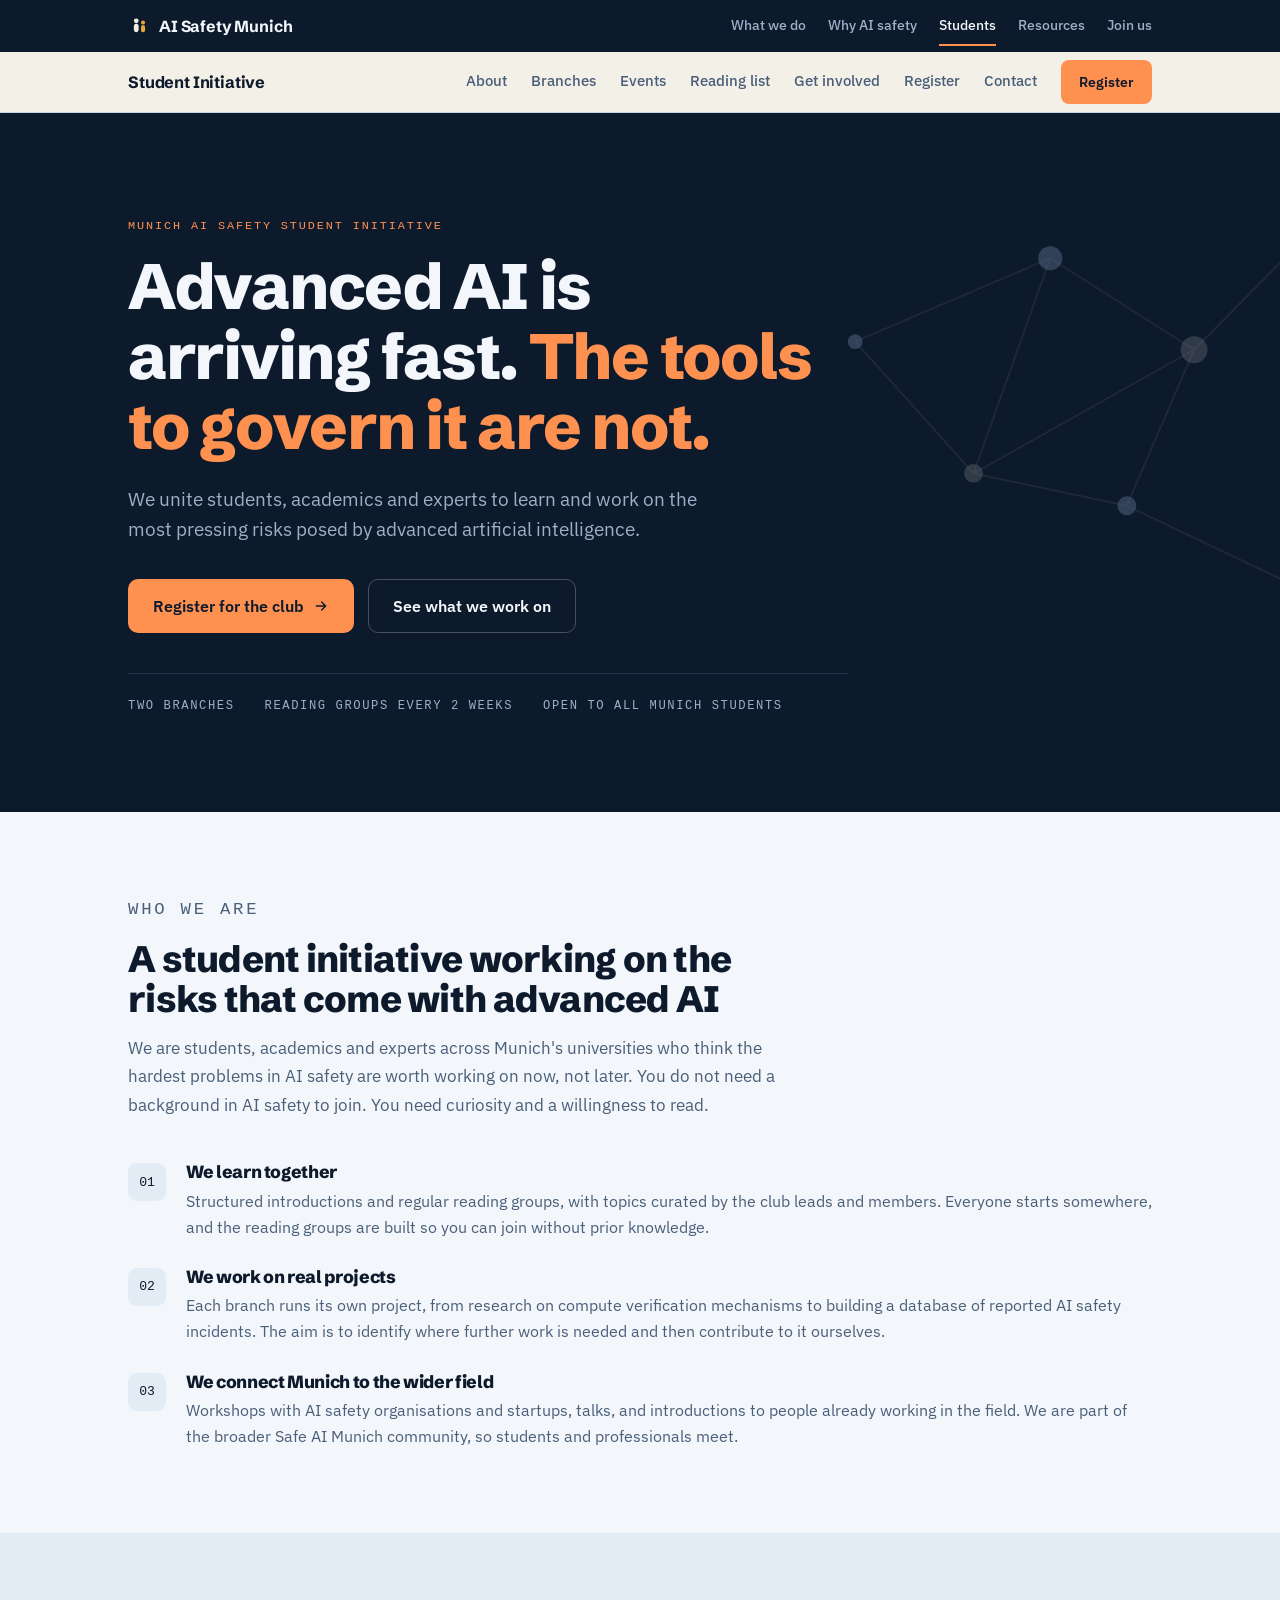
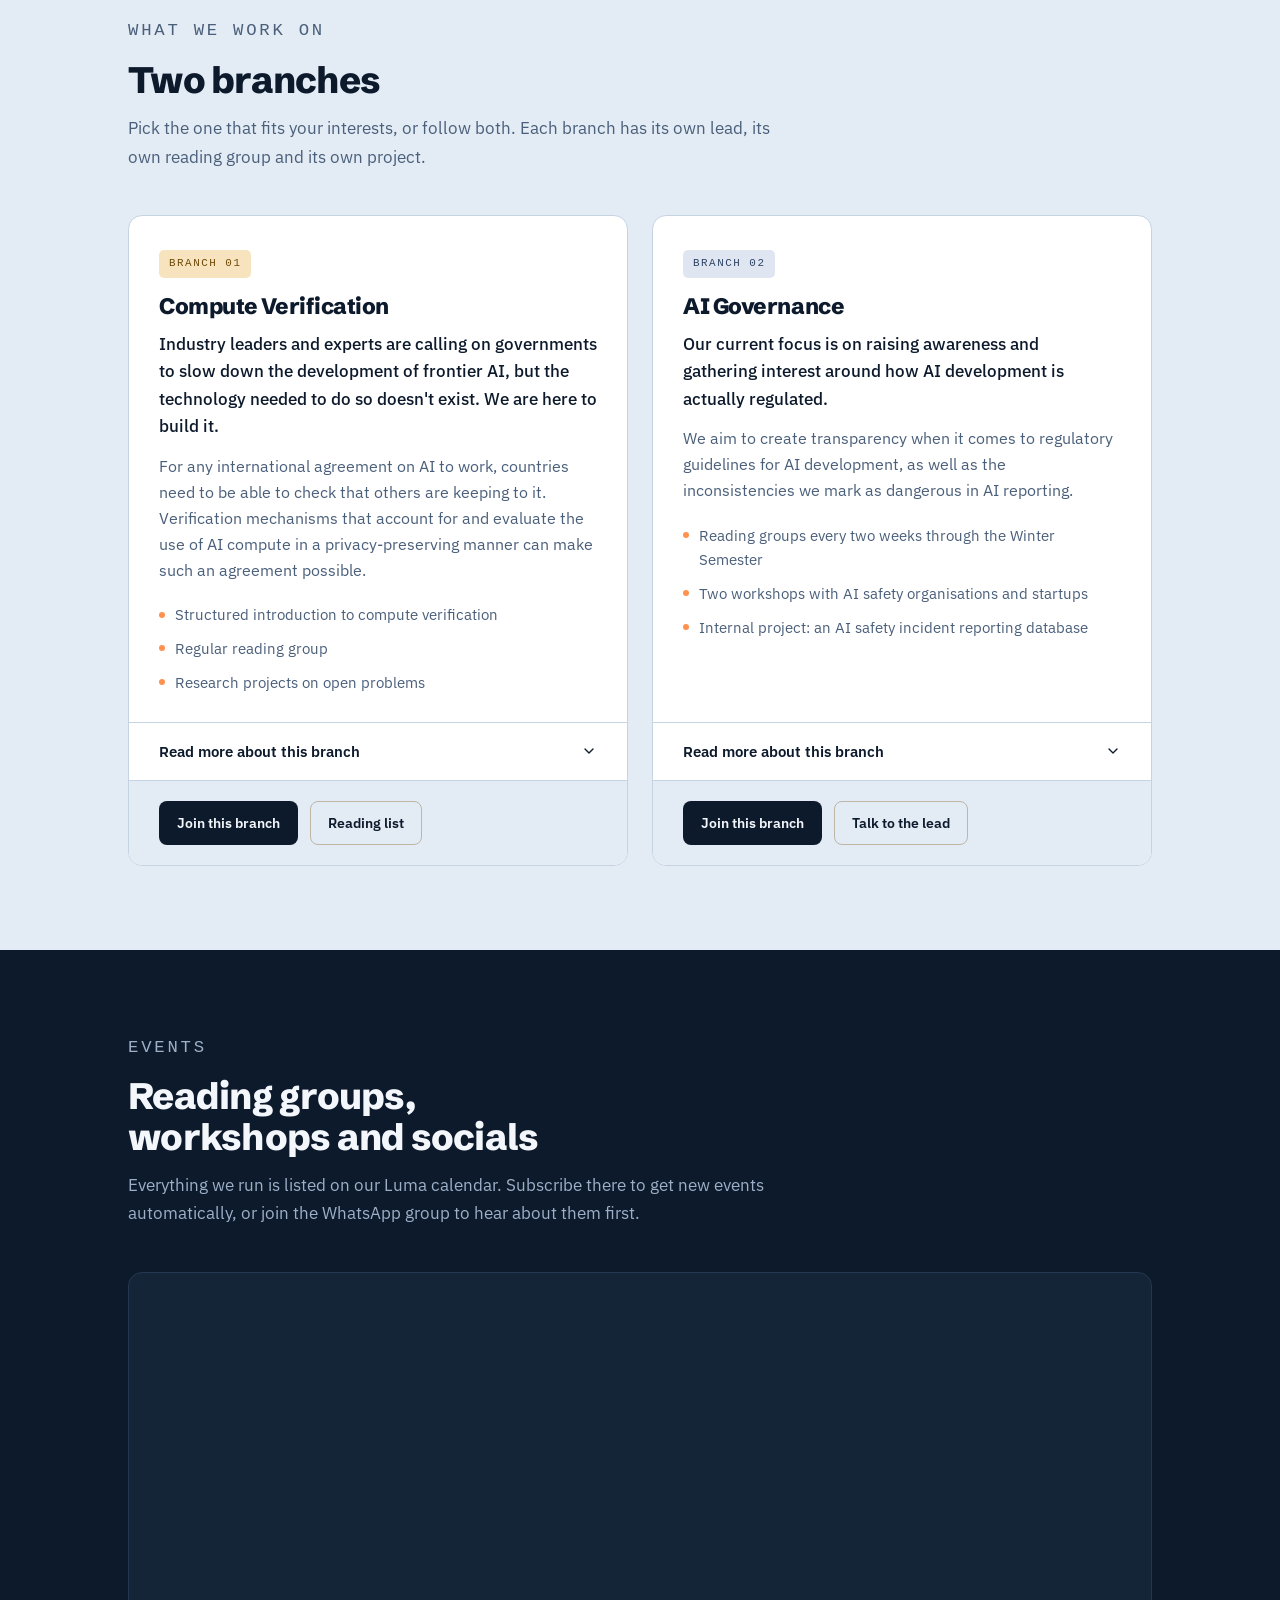
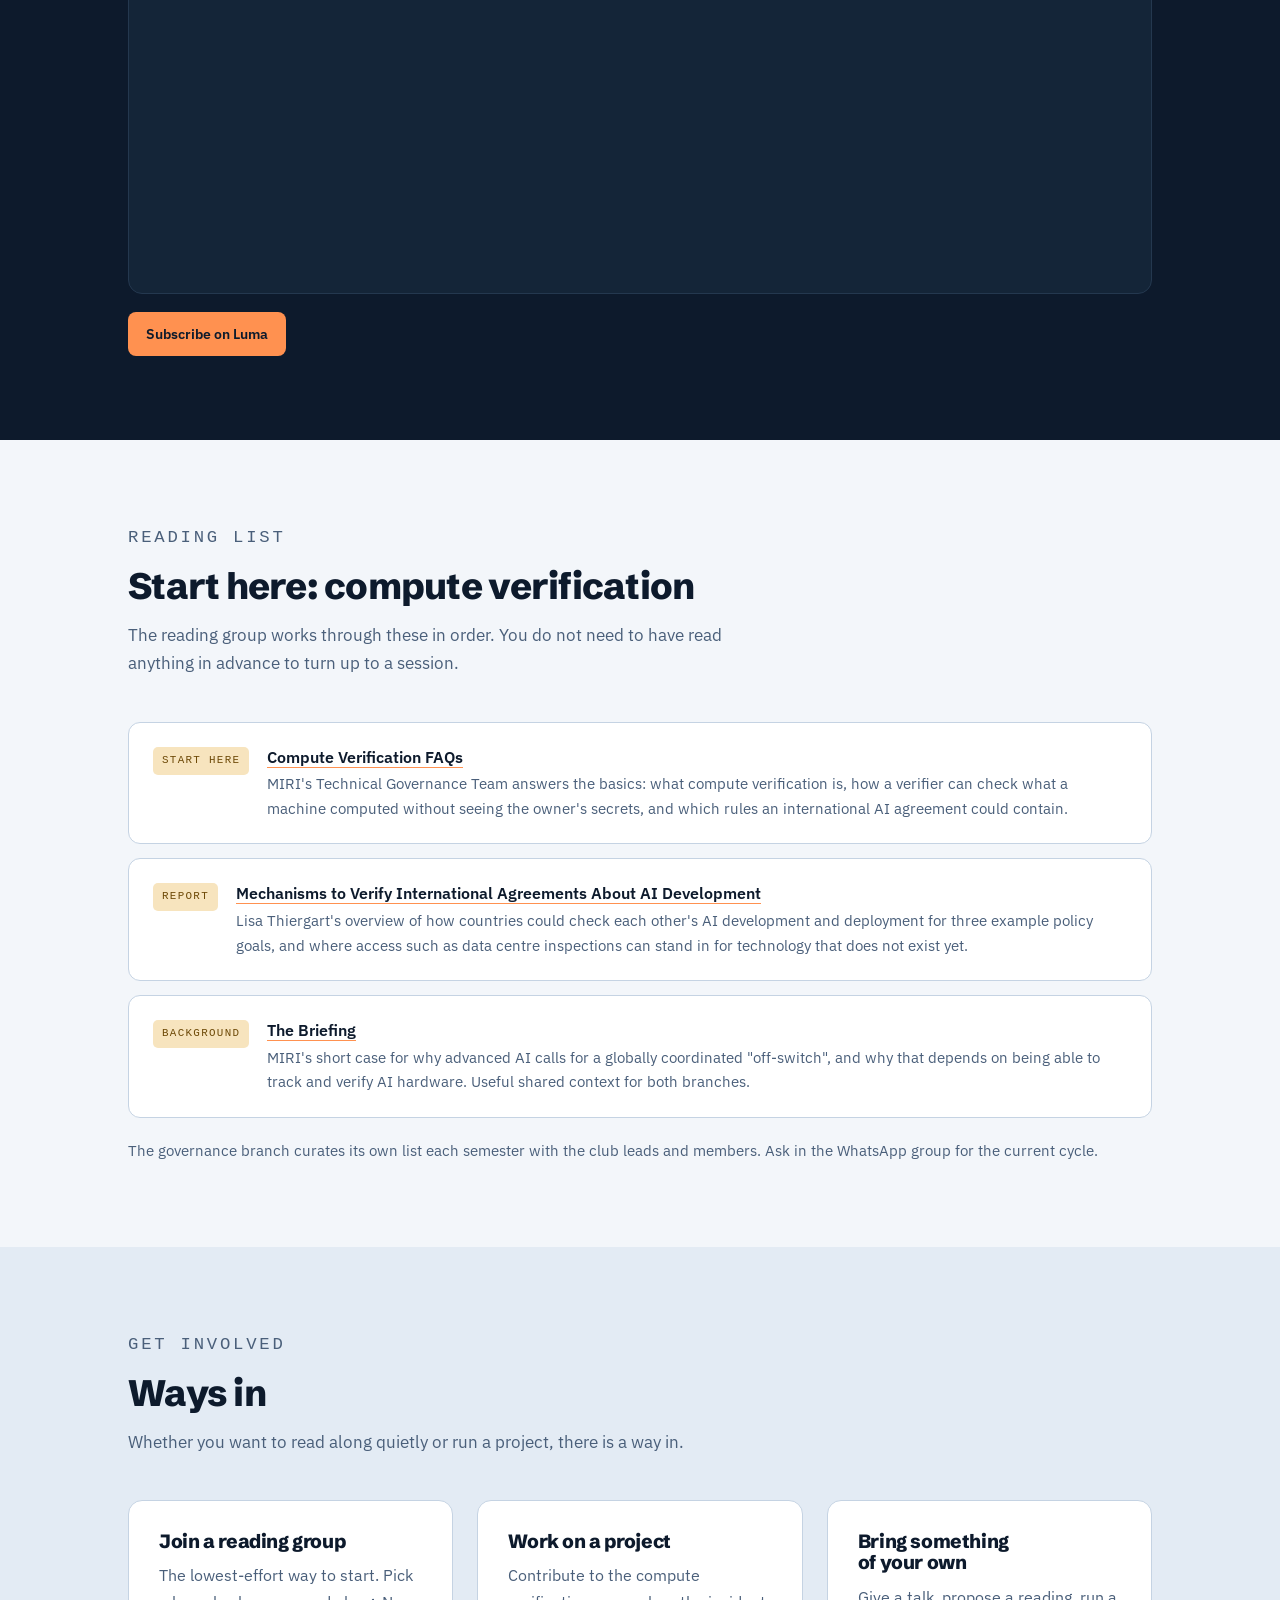
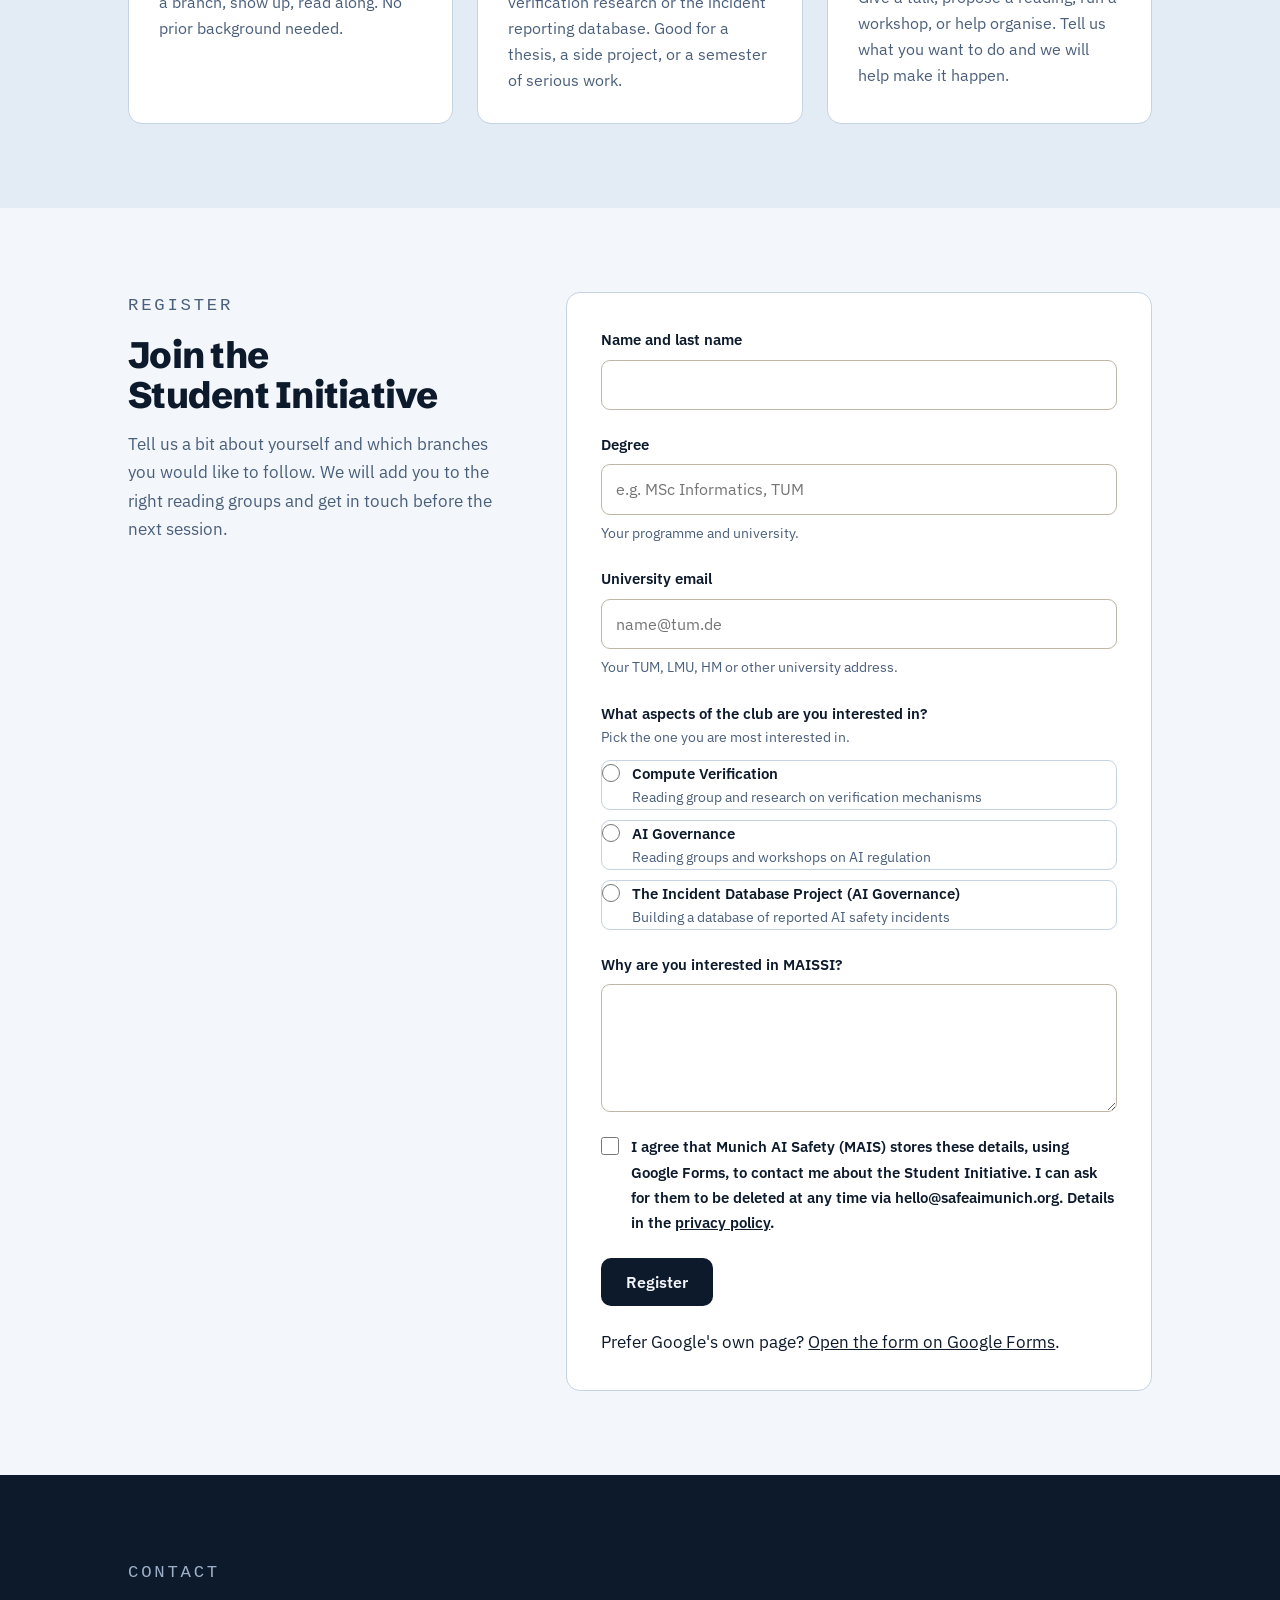
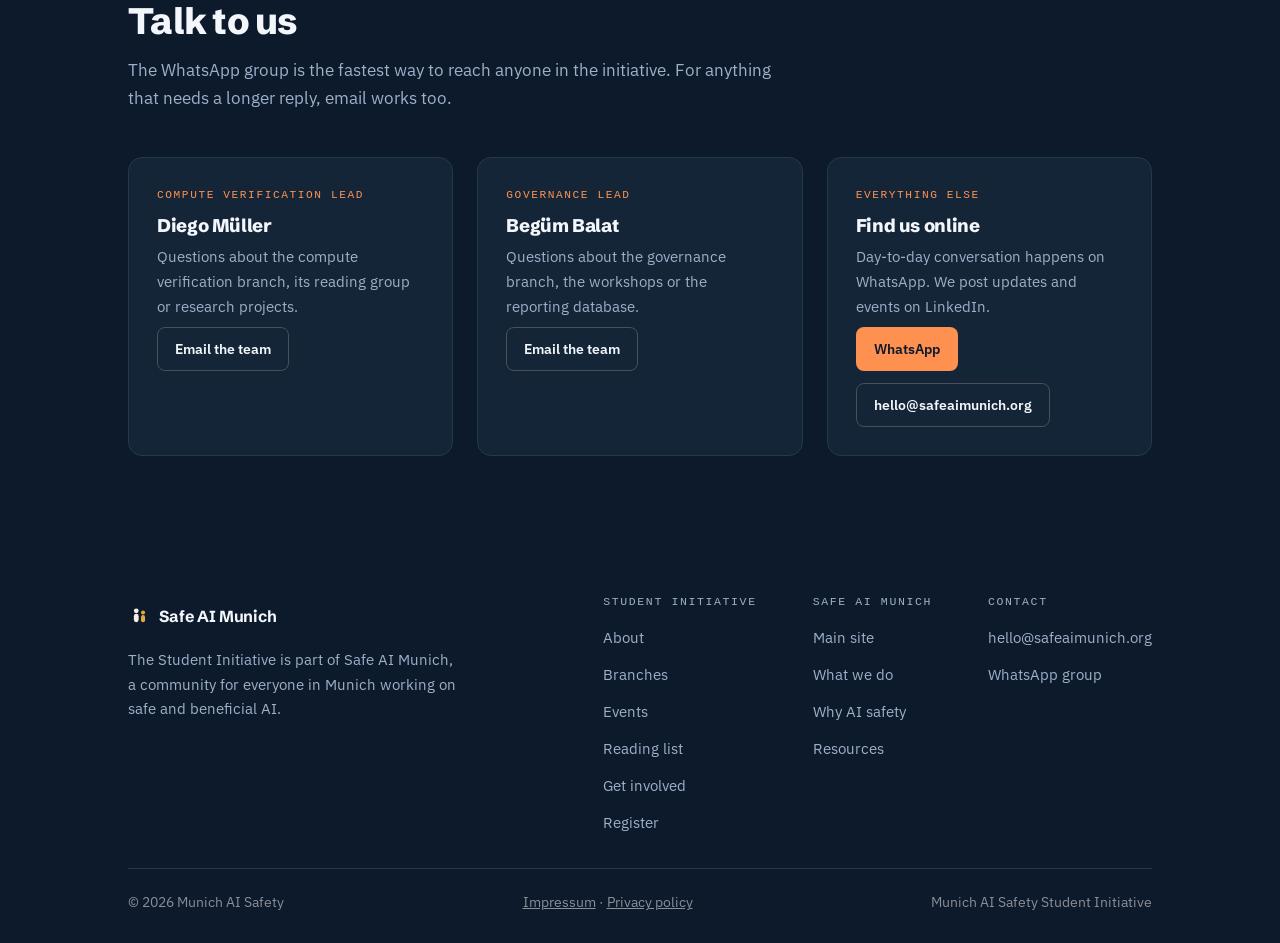
==== commit 754d8289: "added new links for the content" ====
--- a/student-initiative/index.html
+++ b/student-initiative/index.html
@@ -645,7 +645,7 @@
             <div class="branch-more">
               <p>Through a structured introduction to compute verification and a regular reading group, we will learn about these mechanisms and identify where further work is needed, so that we can conduct research projects and contribute to it ourselves.</p>
               <p>Compute is one of the few inputs to frontier AI that is physical, concentrated and countable, which is what makes it a promising lever for international agreements. The open questions are technical as much as political: how do you prove what a cluster was used for without exposing the model or the data?</p>
-              <p class="source-note">Source: <a href="https://www.pacingthefrontier.com/" rel="noopener">pacingthefrontier.com</a></p>
+              <p class="source-note">Source: <a href="https://techgov.intelligence.org/blog/compute-verification-faqs" rel="noopener">Compute Verification FAQs, MIRI Technical Governance Team</a></p>
             </div>
           </details>
 
@@ -728,29 +728,25 @@
       </div>
 
       <ol class="readlist">
-        <!-- Source given in the spec document -->
         <li>
           <span class="read-kind">Start here</span>
           <div class="read-body">
-            <h3><a href="https://www.pacingthefrontier.com/" rel="noopener">Pacing the Frontier</a></h3>
-            <p>The clearest overview of why verification is the missing piece for any international agreement on frontier AI. Our structured introduction follows its framing.</p>
-          </div>
-        </li>
-
-        <!-- TODO (branch leads): these two are suggestions to confirm or swap
-             before launch; the spec only specified Pacing the Frontier. -->
-        <li>
-          <span class="read-kind">Paper</span>
-          <div class="read-body">
-            <h3><a href="https://arxiv.org/abs/2303.11341" rel="noopener">What Does It Take to Catch a Chinchilla?</a></h3>
-            <p>Yonadav Shavit's proposal for verifying rules on large-scale neural network training via compute monitoring. The reference point for most later work on the topic.</p>
+            <h3><a href="https://techgov.intelligence.org/blog/compute-verification-faqs" rel="noopener">Compute Verification FAQs</a></h3>
+            <p>MIRI's Technical Governance Team answers the basics: what compute verification is, how a verifier can check what a machine computed without seeing the owner's secrets, and which rules an international AI agreement could contain.</p>
           </div>
         </li>
         <li>
-          <span class="read-kind">Paper</span>
+          <span class="read-kind">Report</span>
           <div class="read-body">
-            <h3><a href="https://arxiv.org/abs/2402.08797" rel="noopener">Computing Power and the Governance of Artificial Intelligence</a></h3>
-            <p>Why compute is a uniquely governable input to AI development, and what that implies for policy. Useful shared context for both branches.</p>
+            <h3><a href="https://techgov.intelligence.org/research/mechanisms-to-verify-international-agreements-about-ai-development" rel="noopener">Mechanisms to Verify International Agreements About AI Development</a></h3>
+            <p>Lisa Thiergart's overview of how countries could check each other's AI development and deployment for three example policy goals, and where access such as data centre inspections can stand in for technology that does not exist yet.</p>
+          </div>
+        </li>
+        <li>
+          <span class="read-kind">Background</span>
+          <div class="read-body">
+            <h3><a href="https://intelligence.org/briefing/" rel="noopener">The Briefing</a></h3>
+            <p>MIRI's short case for why advanced AI calls for a globally coordinated "off-switch", and why that depends on being able to track and verify AI hardware. Useful shared context for both branches.</p>
           </div>
         </li>
 
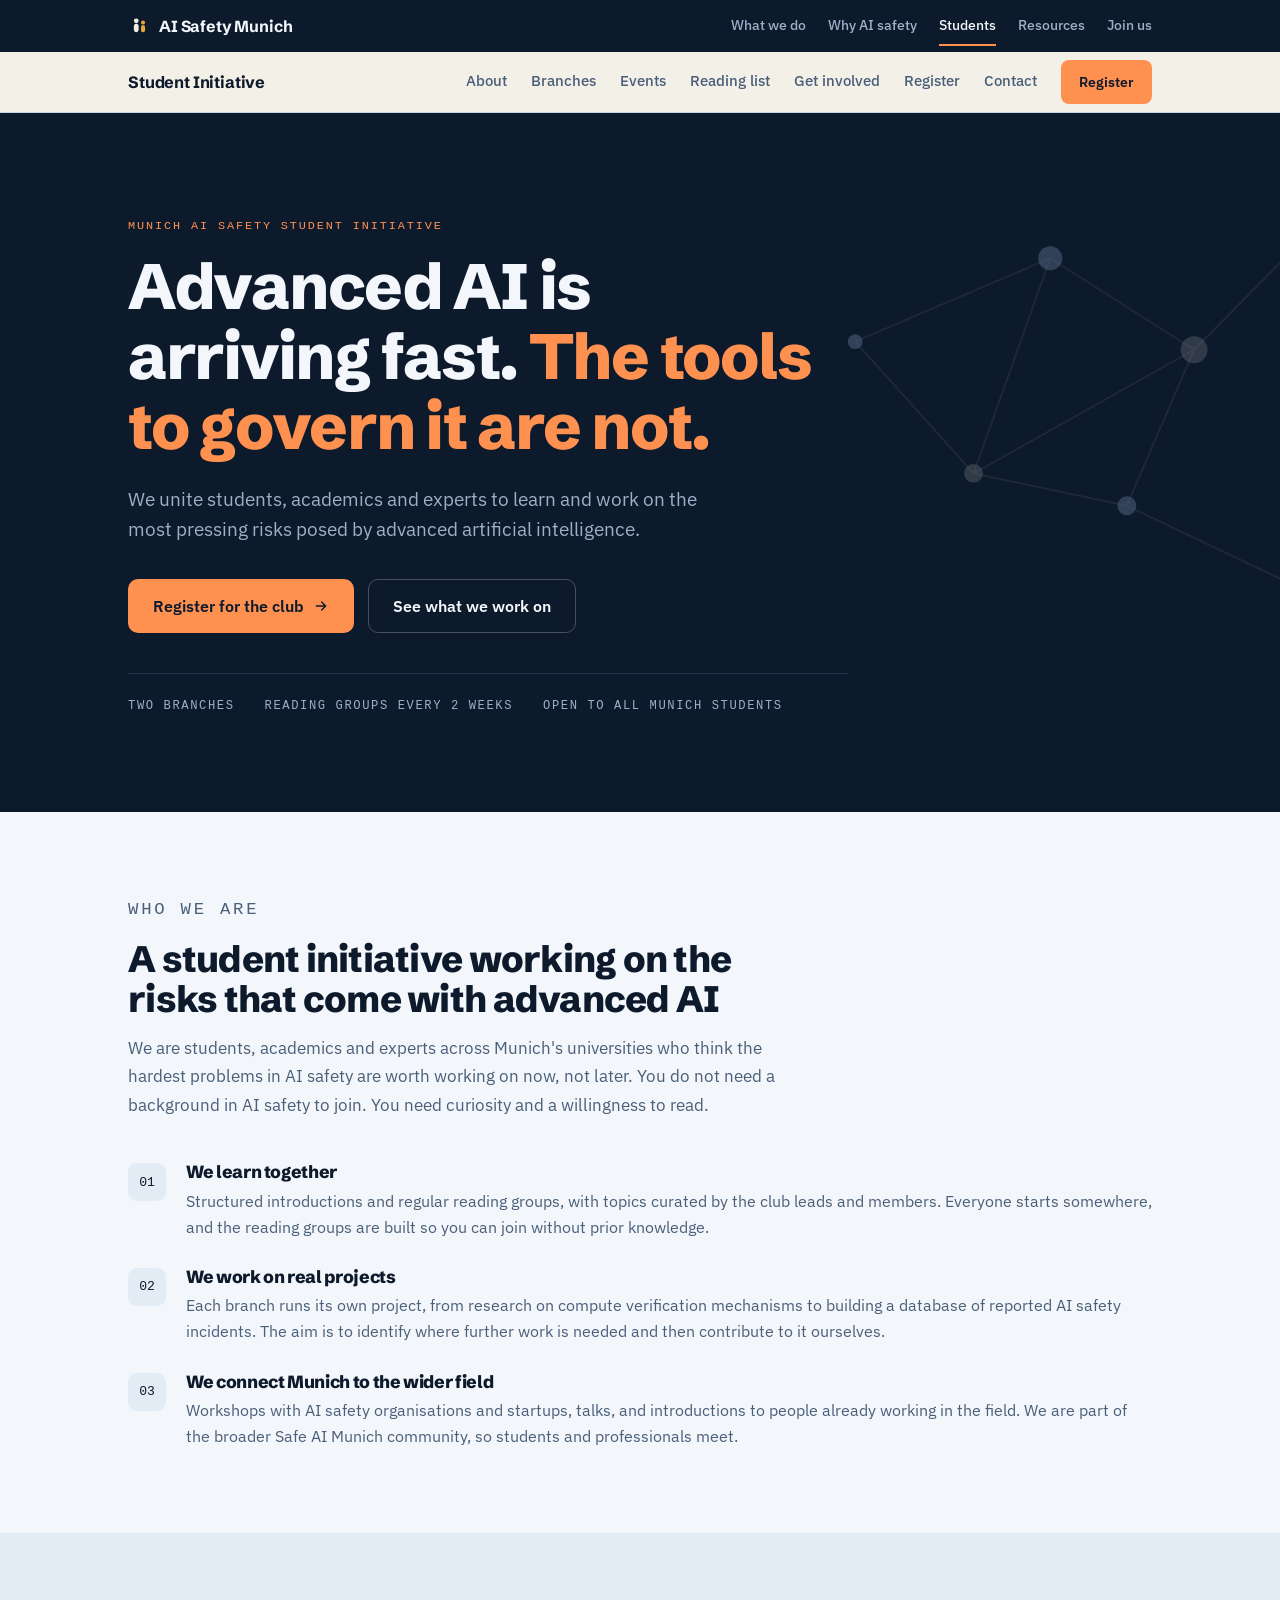
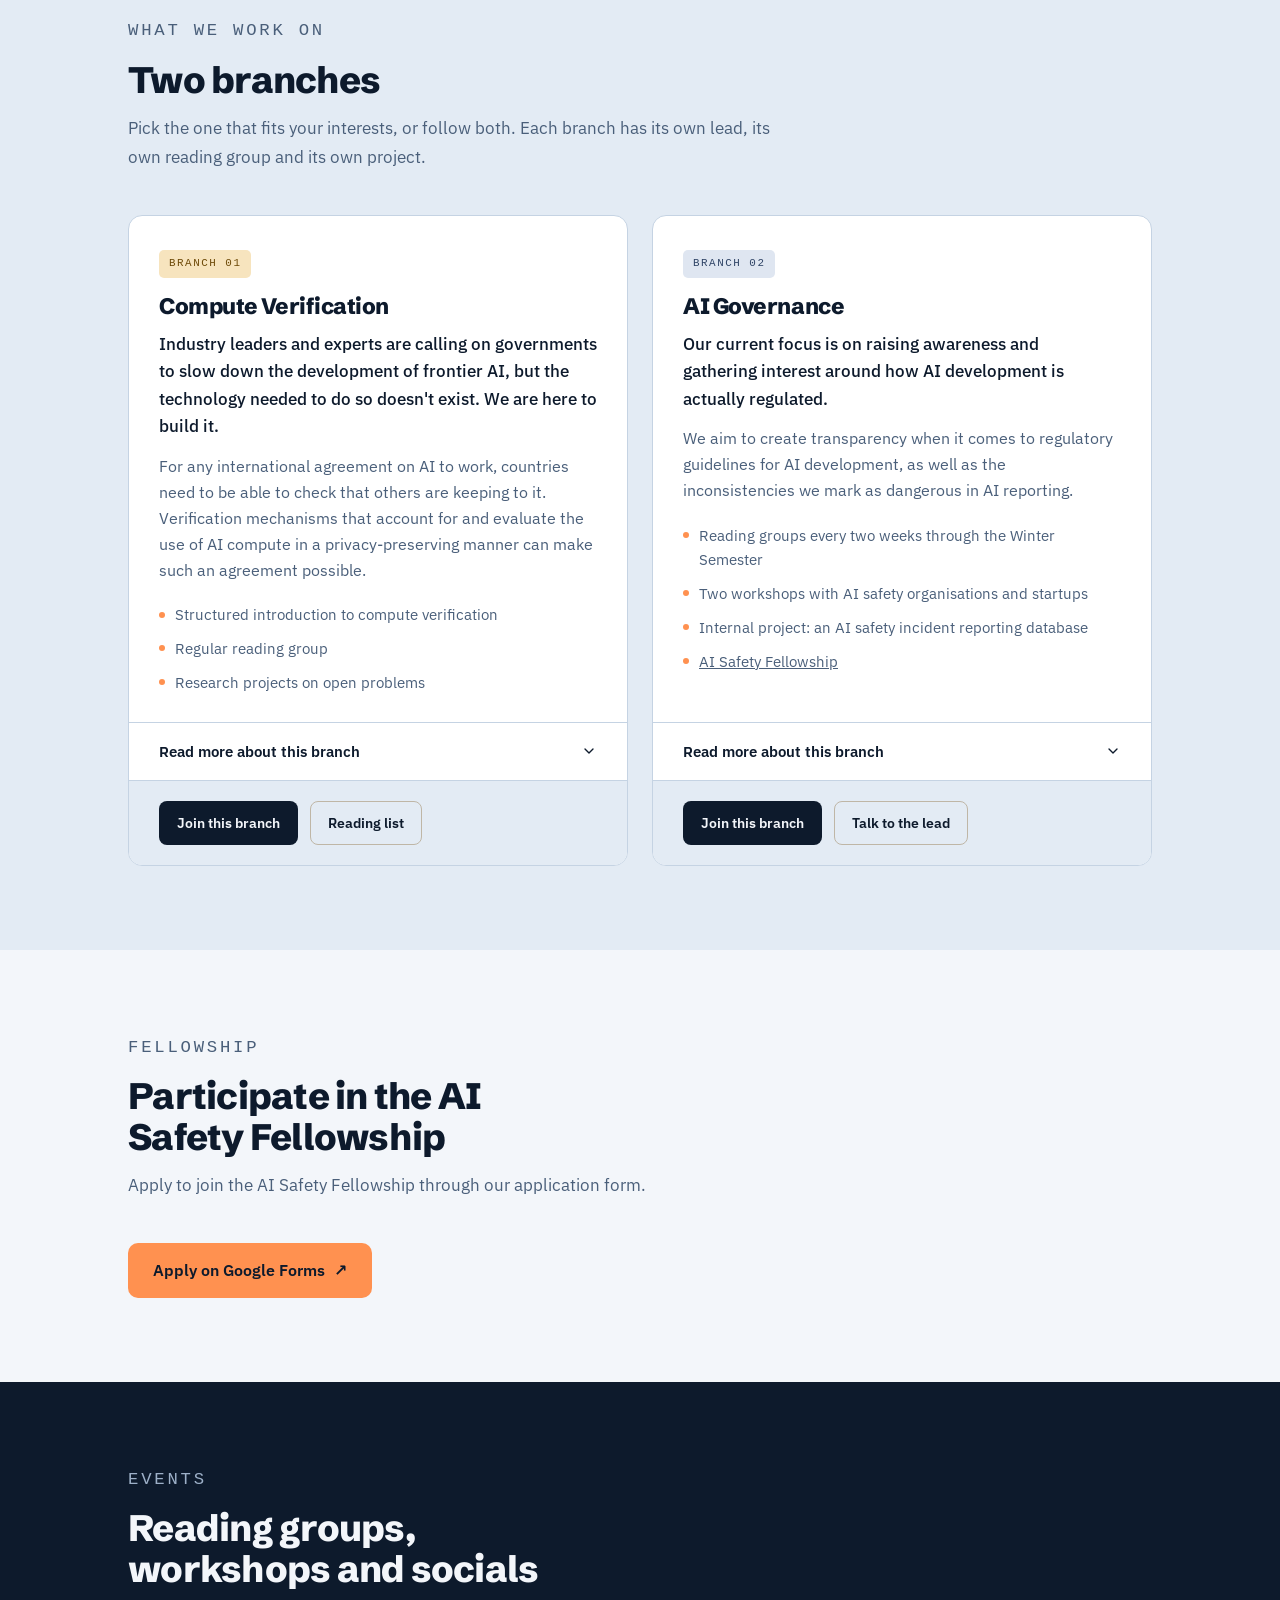
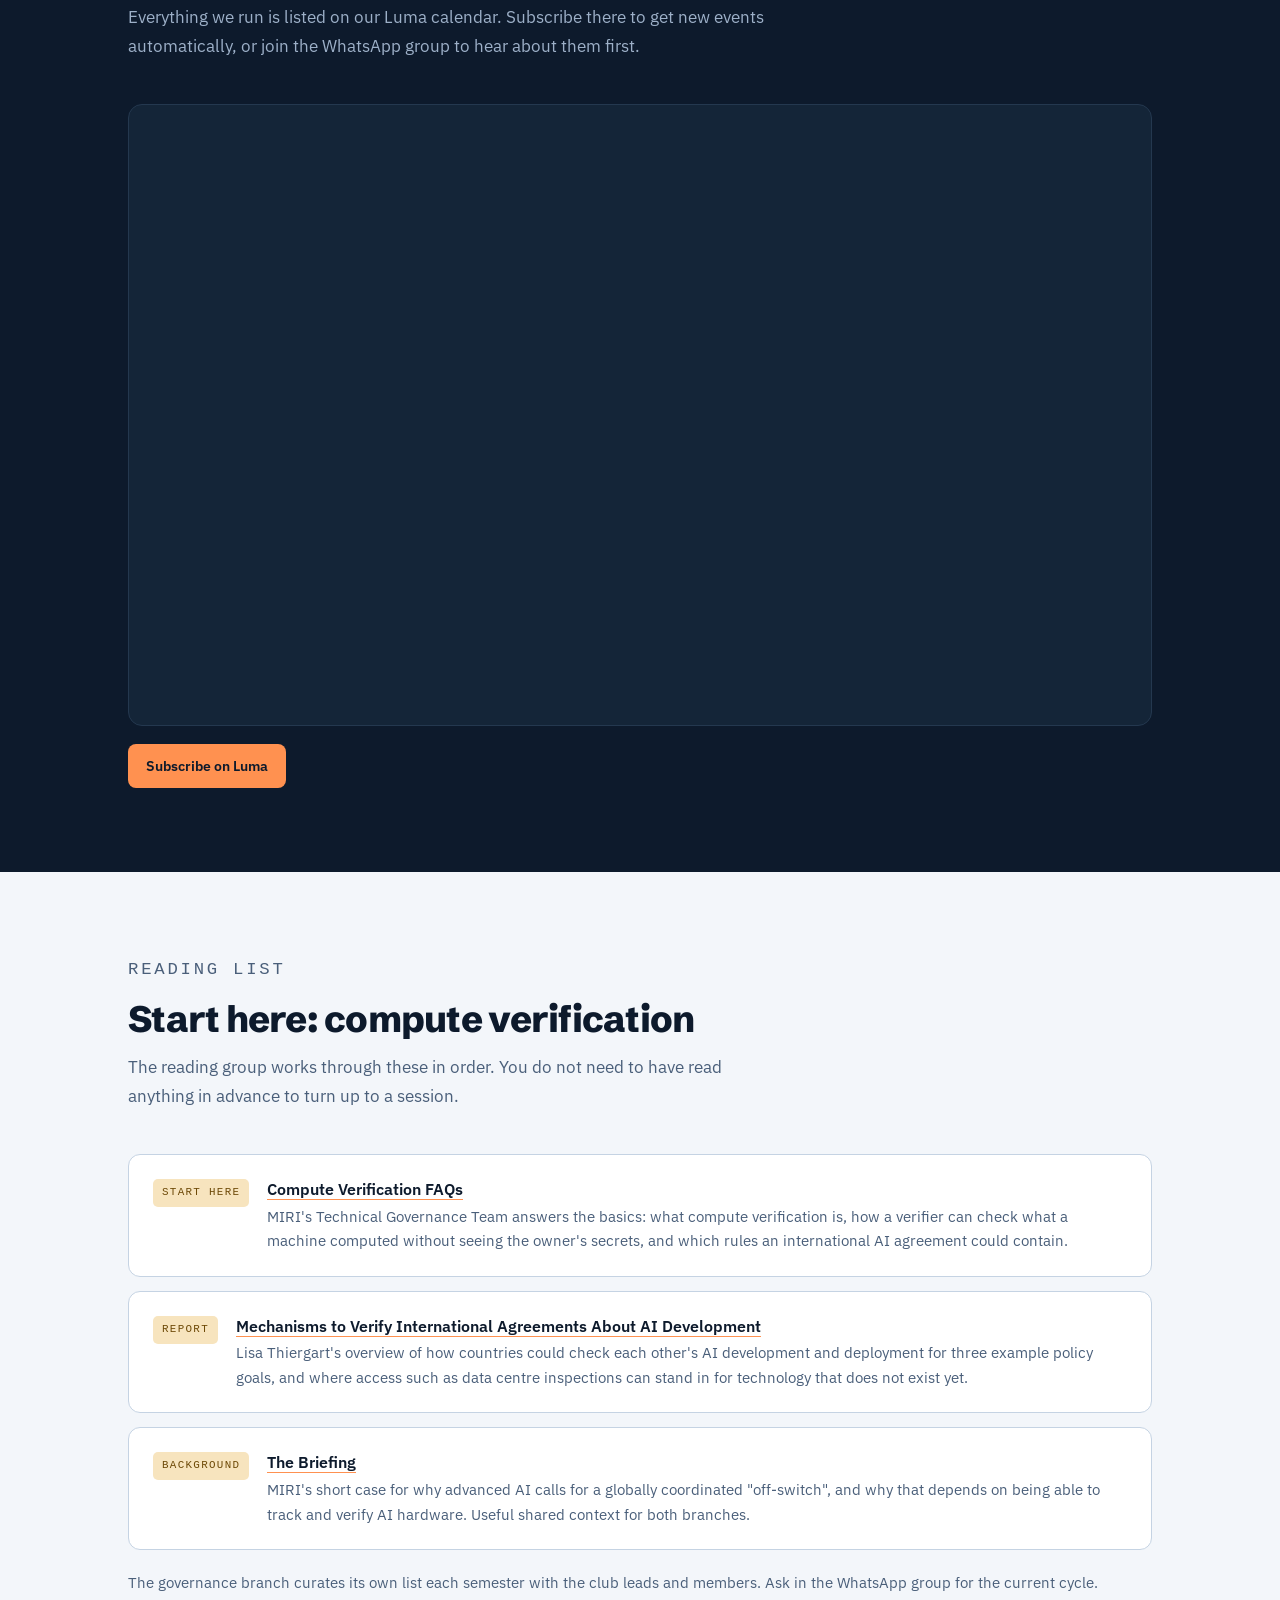
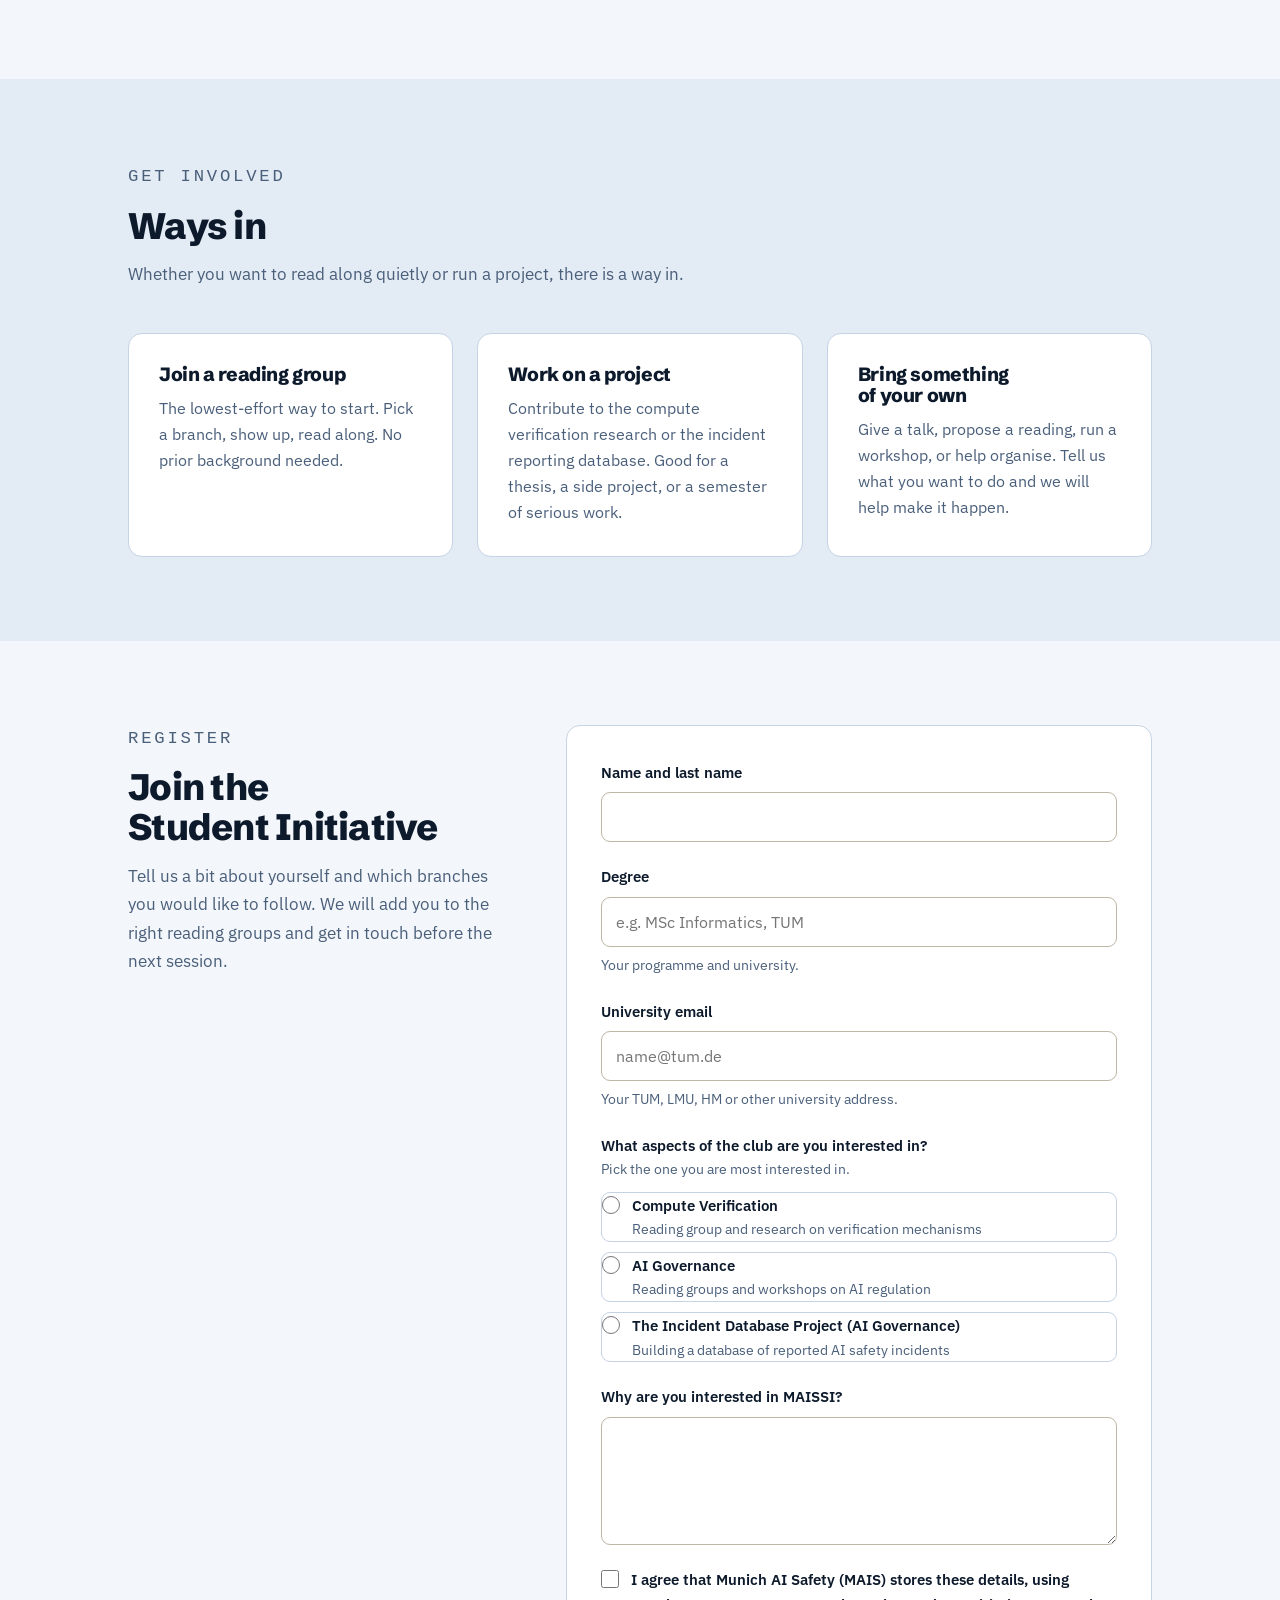
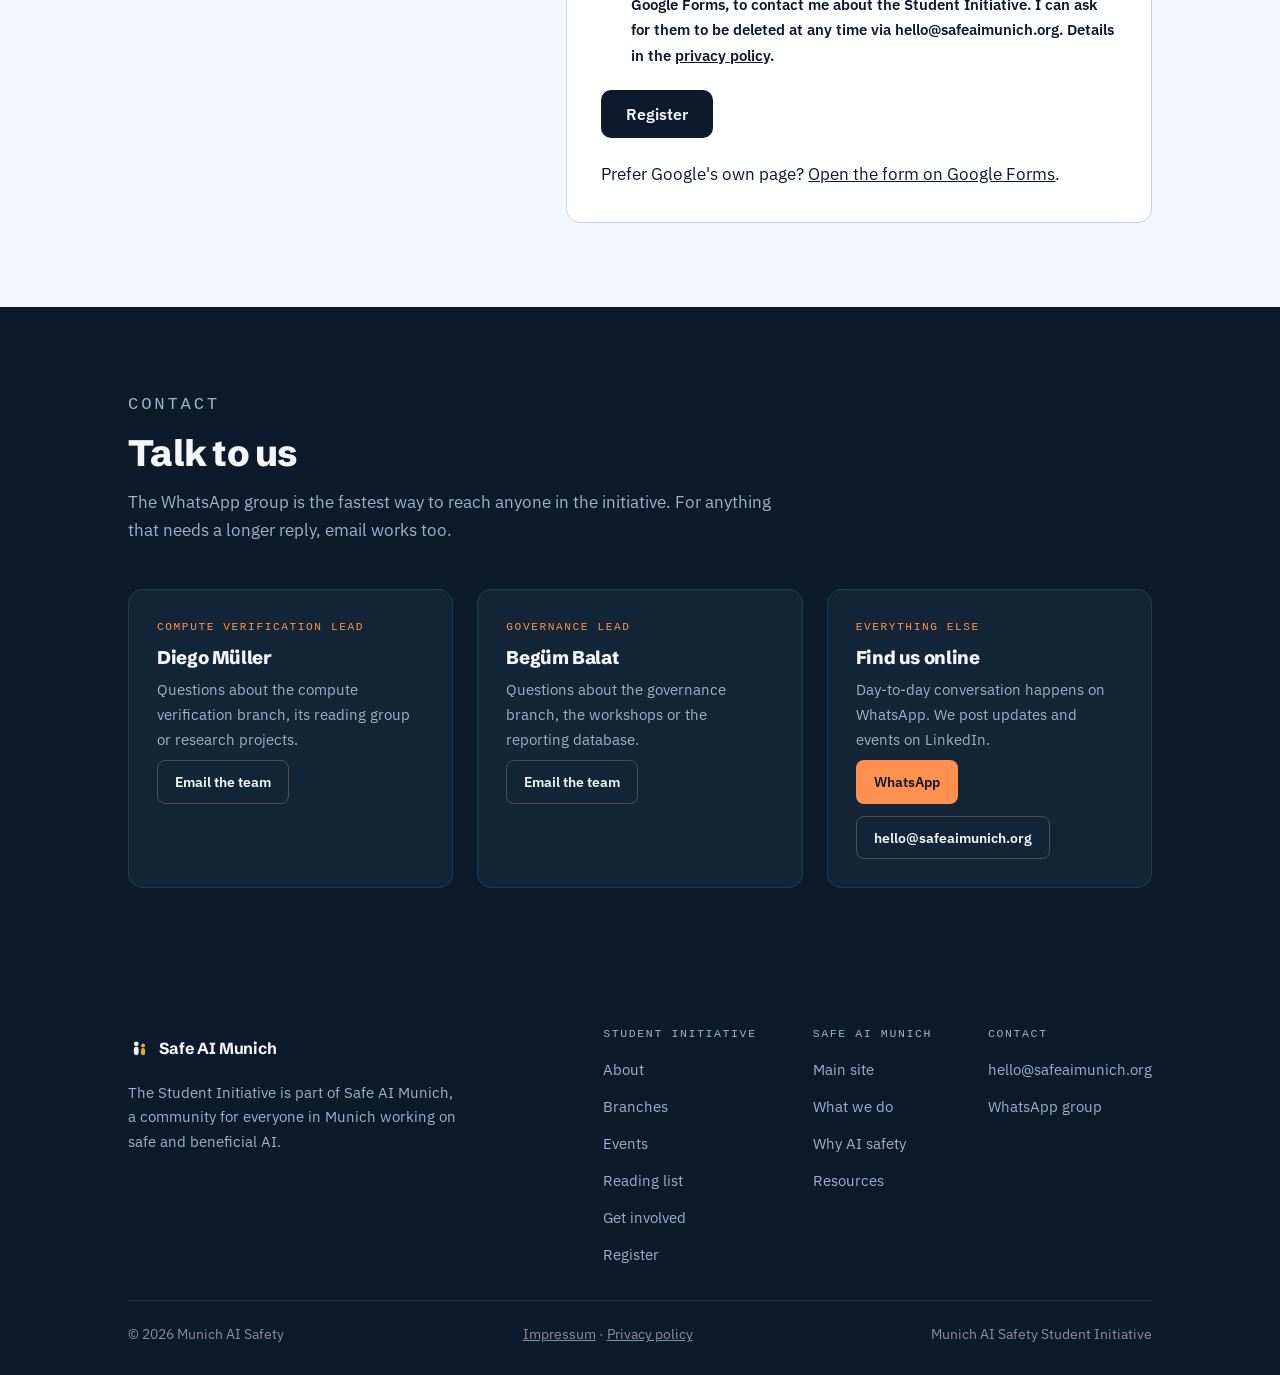
==== commit 8cfa48e9: "Add AI Safety Fellowship section and governance link Add the fellowship application section immediat" ====
--- a/student-initiative/index.html
+++ b/student-initiative/index.html
@@ -667,6 +667,7 @@
               <li>Reading groups every two weeks through the Winter Semester</li>
               <li>Two workshops with AI safety organisations and startups</li>
               <li>Internal project: an AI safety incident reporting database</li>
+              <li><a href="#fellowship">AI Safety Fellowship</a></li>
             </ul>
           </div>
 
@@ -689,6 +690,23 @@
         </article>
 
       </div>
+    </div>
+  </section>
+
+  <!-- ===================================================================
+       AI SAFETY FELLOWSHIP
+       ================================================================ -->
+  <section class="band" id="fellowship" aria-labelledby="fellowship-heading">
+    <div class="wrap">
+      <div class="section-head">
+        <p class="eyebrow eyebrow--gold">Fellowship</p>
+        <h2 id="fellowship-heading">Participate in the AI Safety Fellowship</h2>
+        <p>Apply to join the AI Safety Fellowship through our application form.</p>
+      </div>
+      <a class="btn btn--gold" href="https://forms.gle/bB5veM4RntUCavif7" target="_blank" rel="noopener noreferrer">
+        Apply on Google Forms <span aria-hidden="true">↗</span>
+        <span class="visually-hidden">(opens in a new tab)</span>
+      </a>
     </div>
   </section>
 
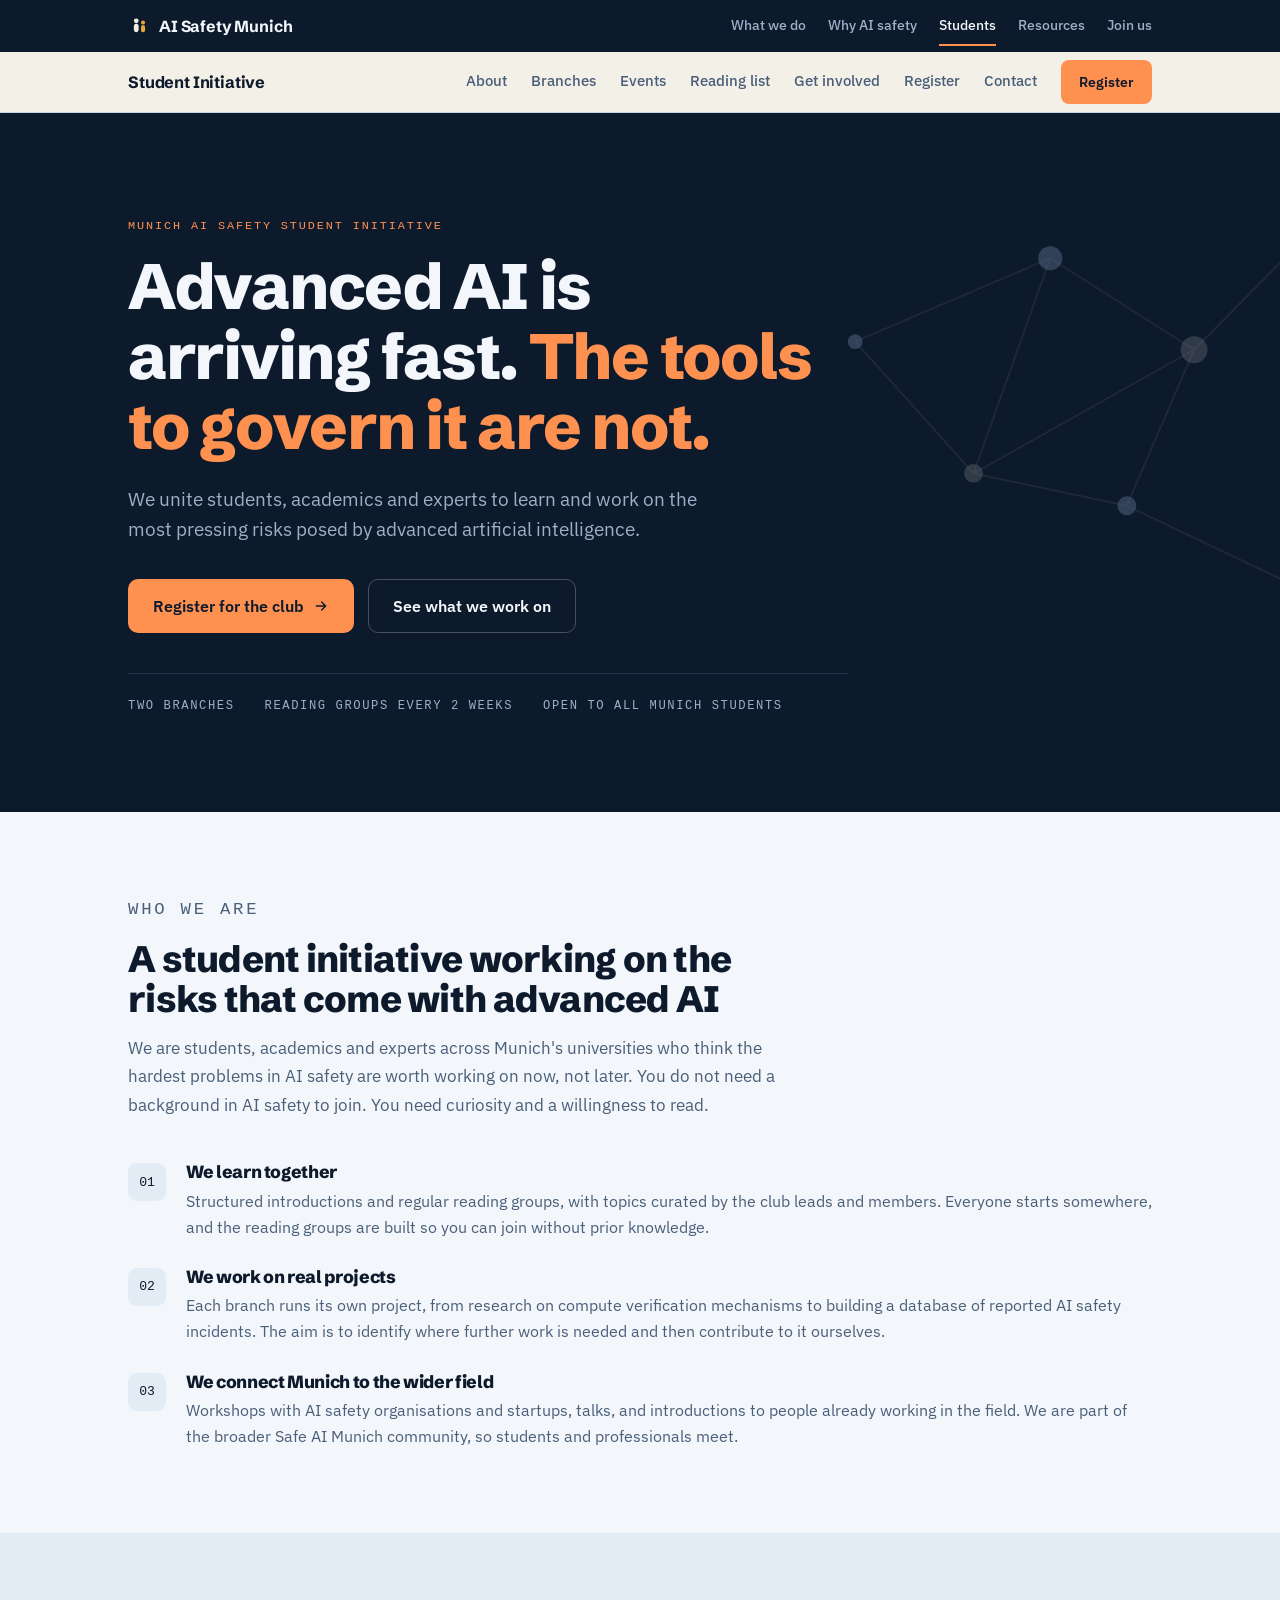
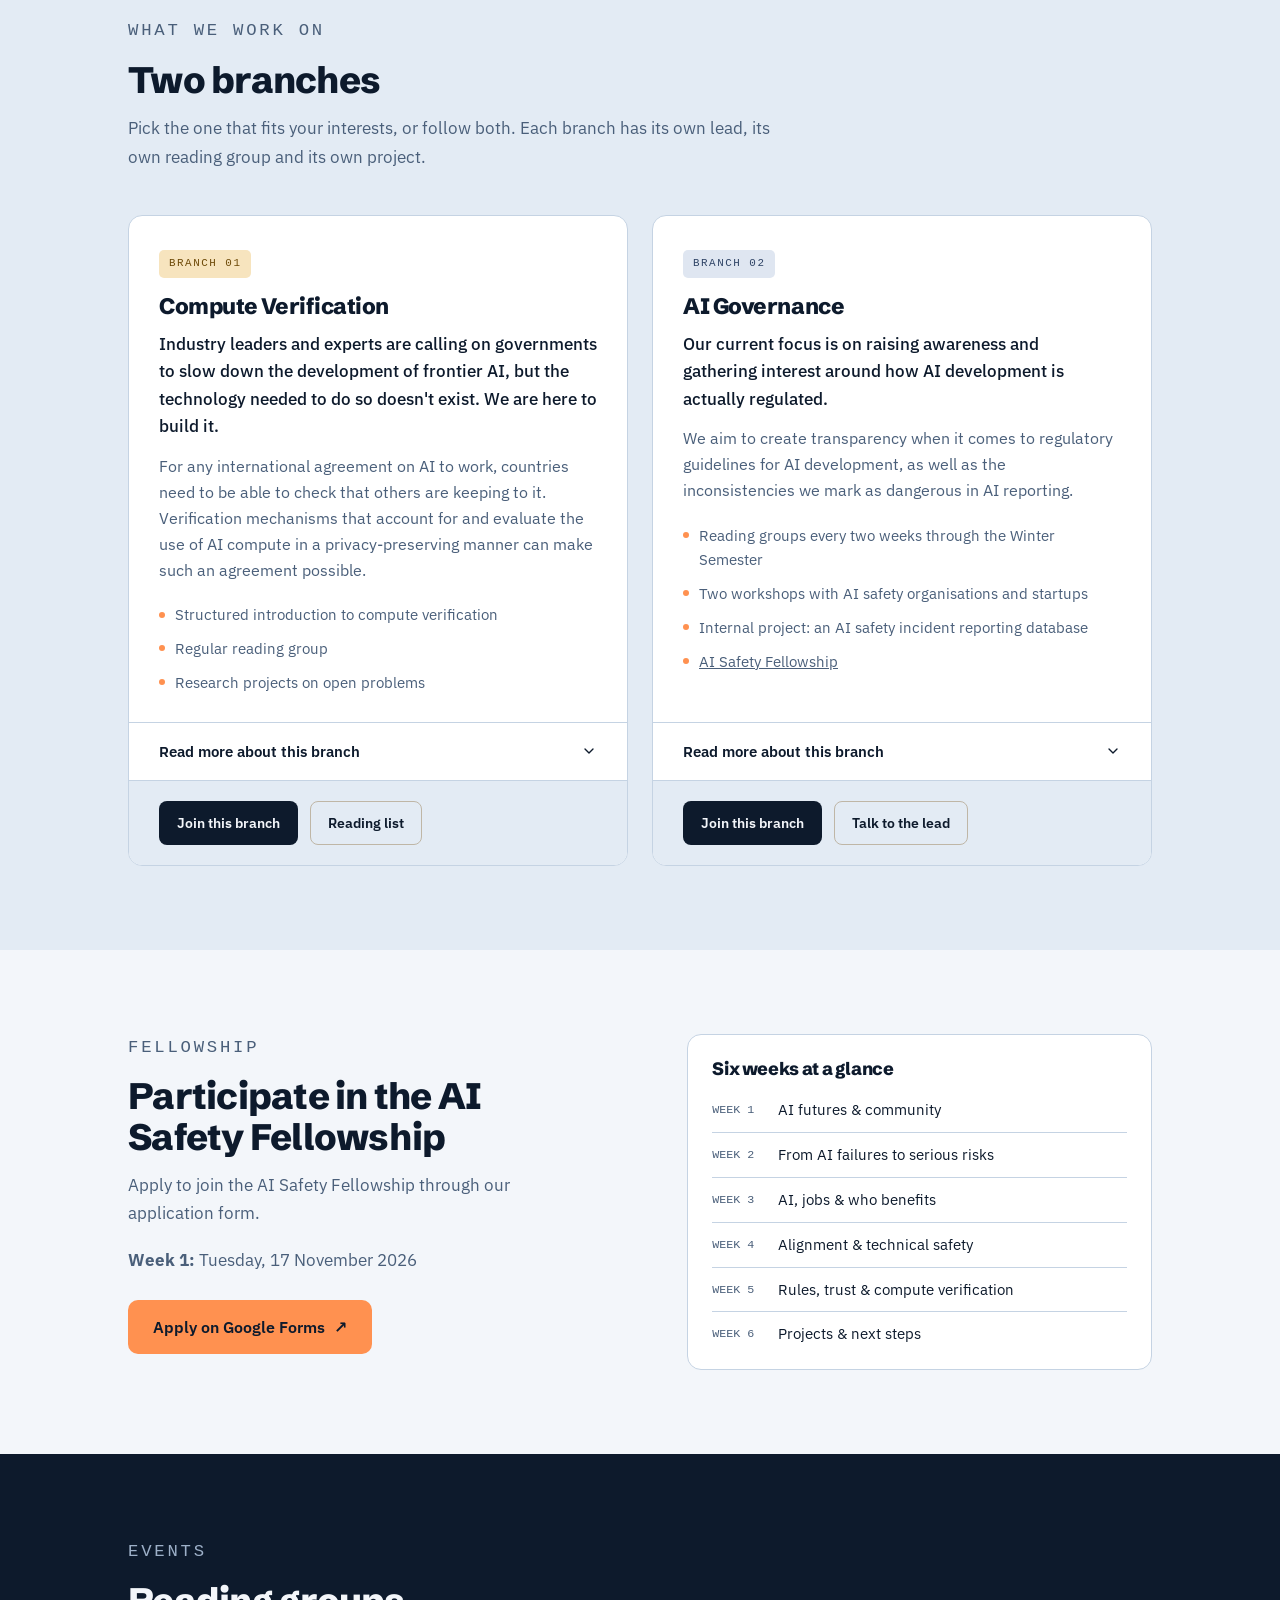
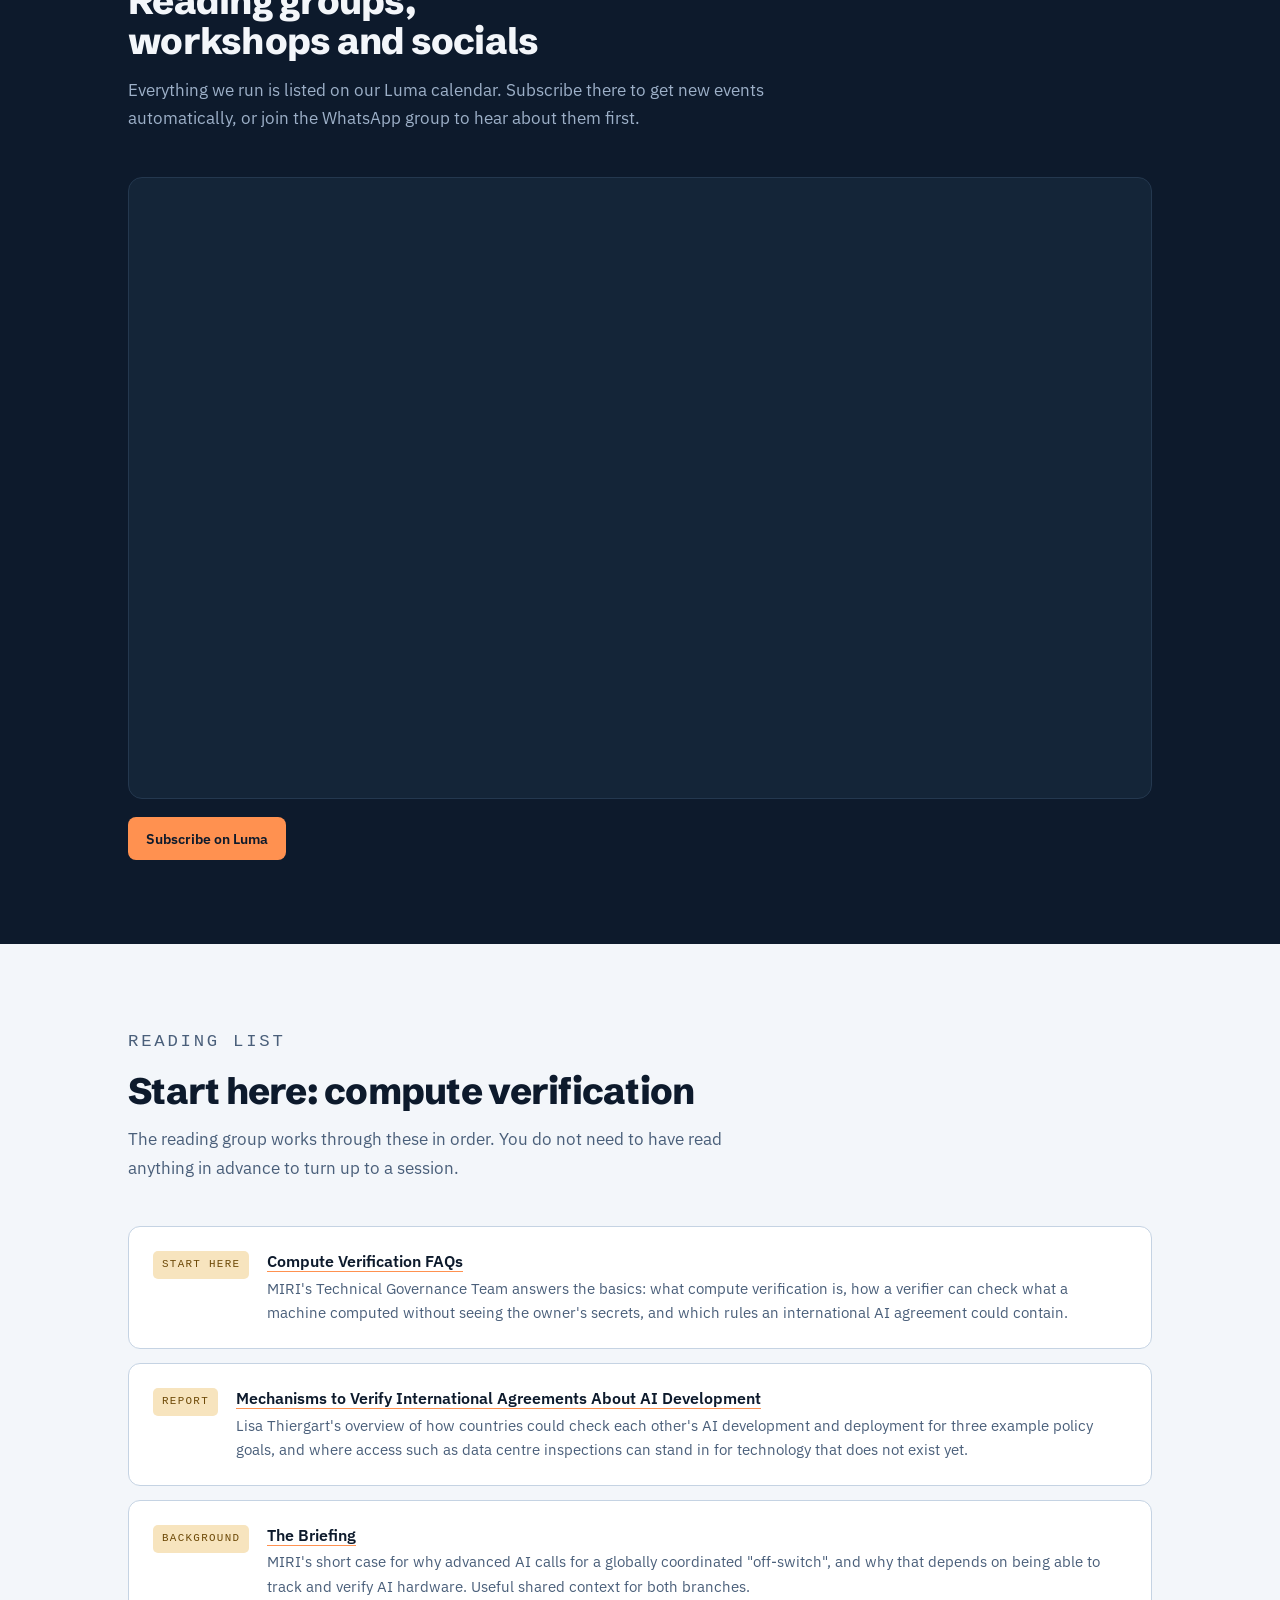
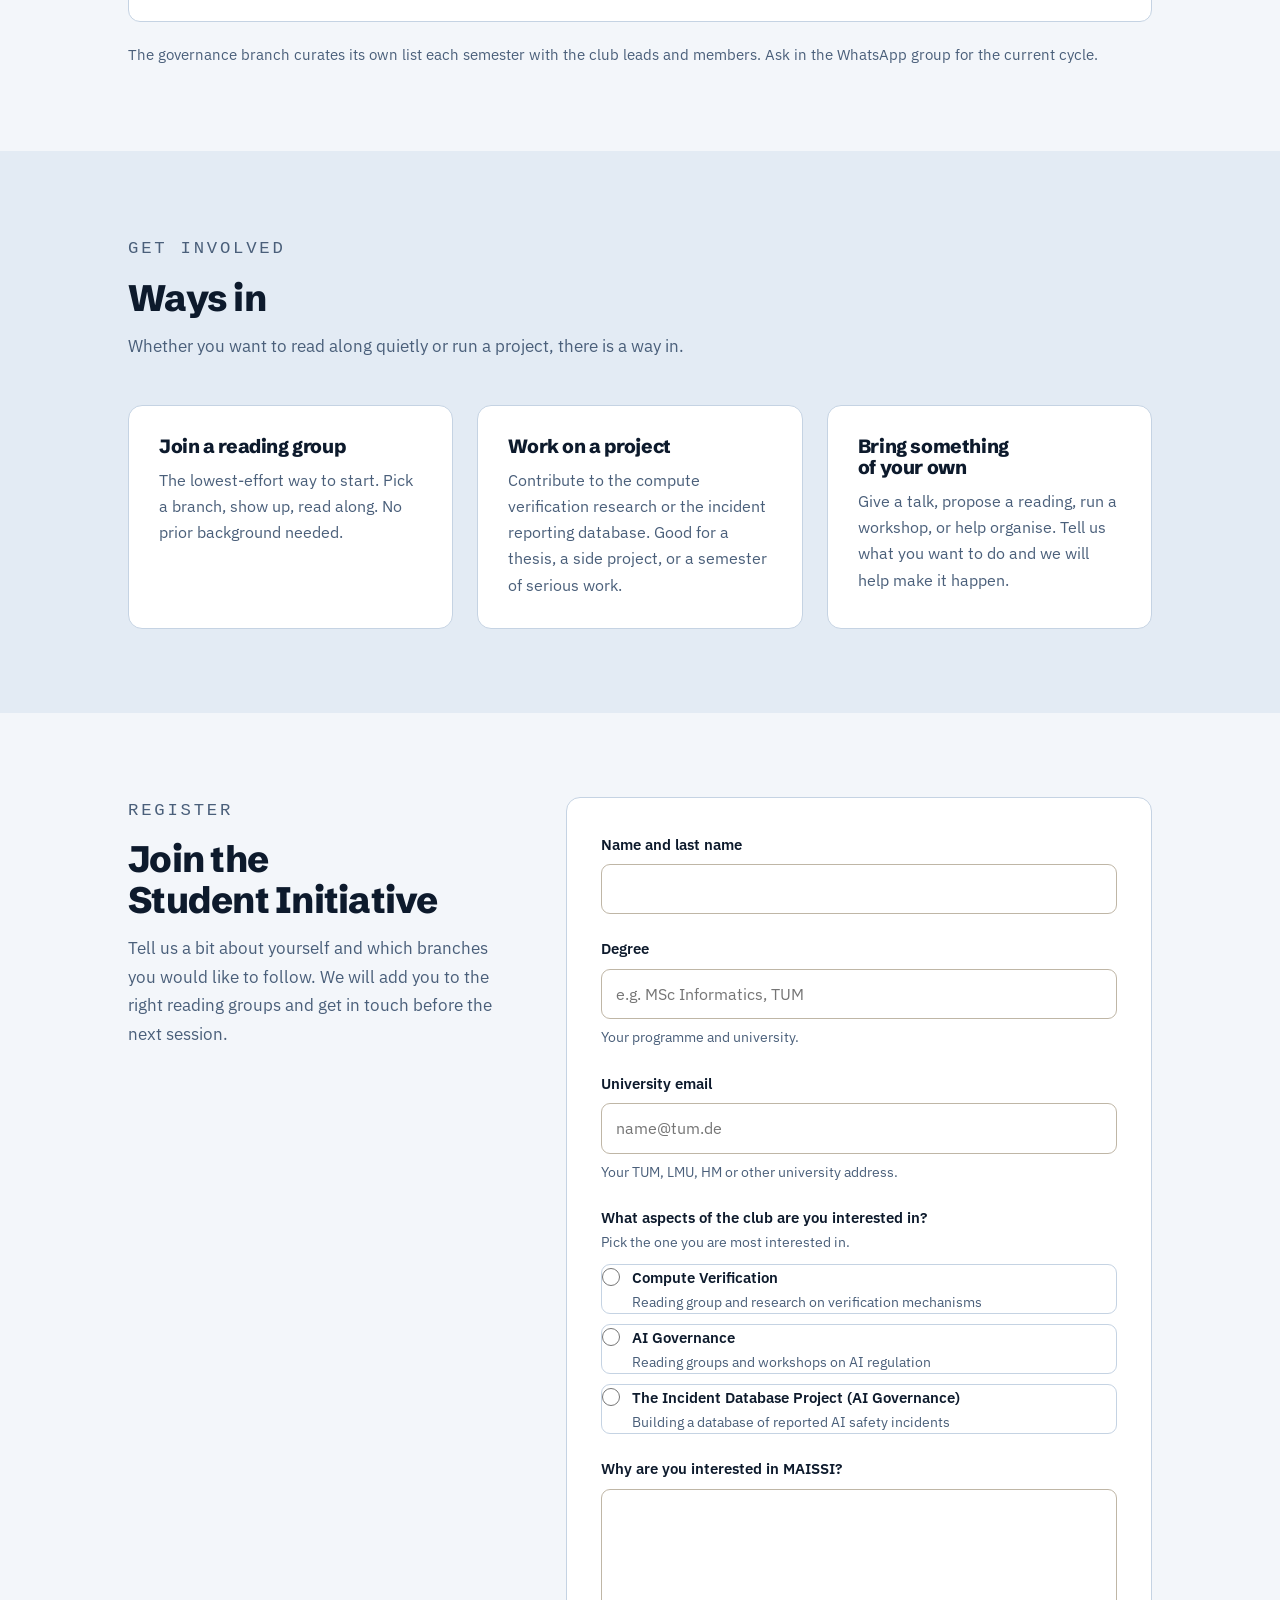
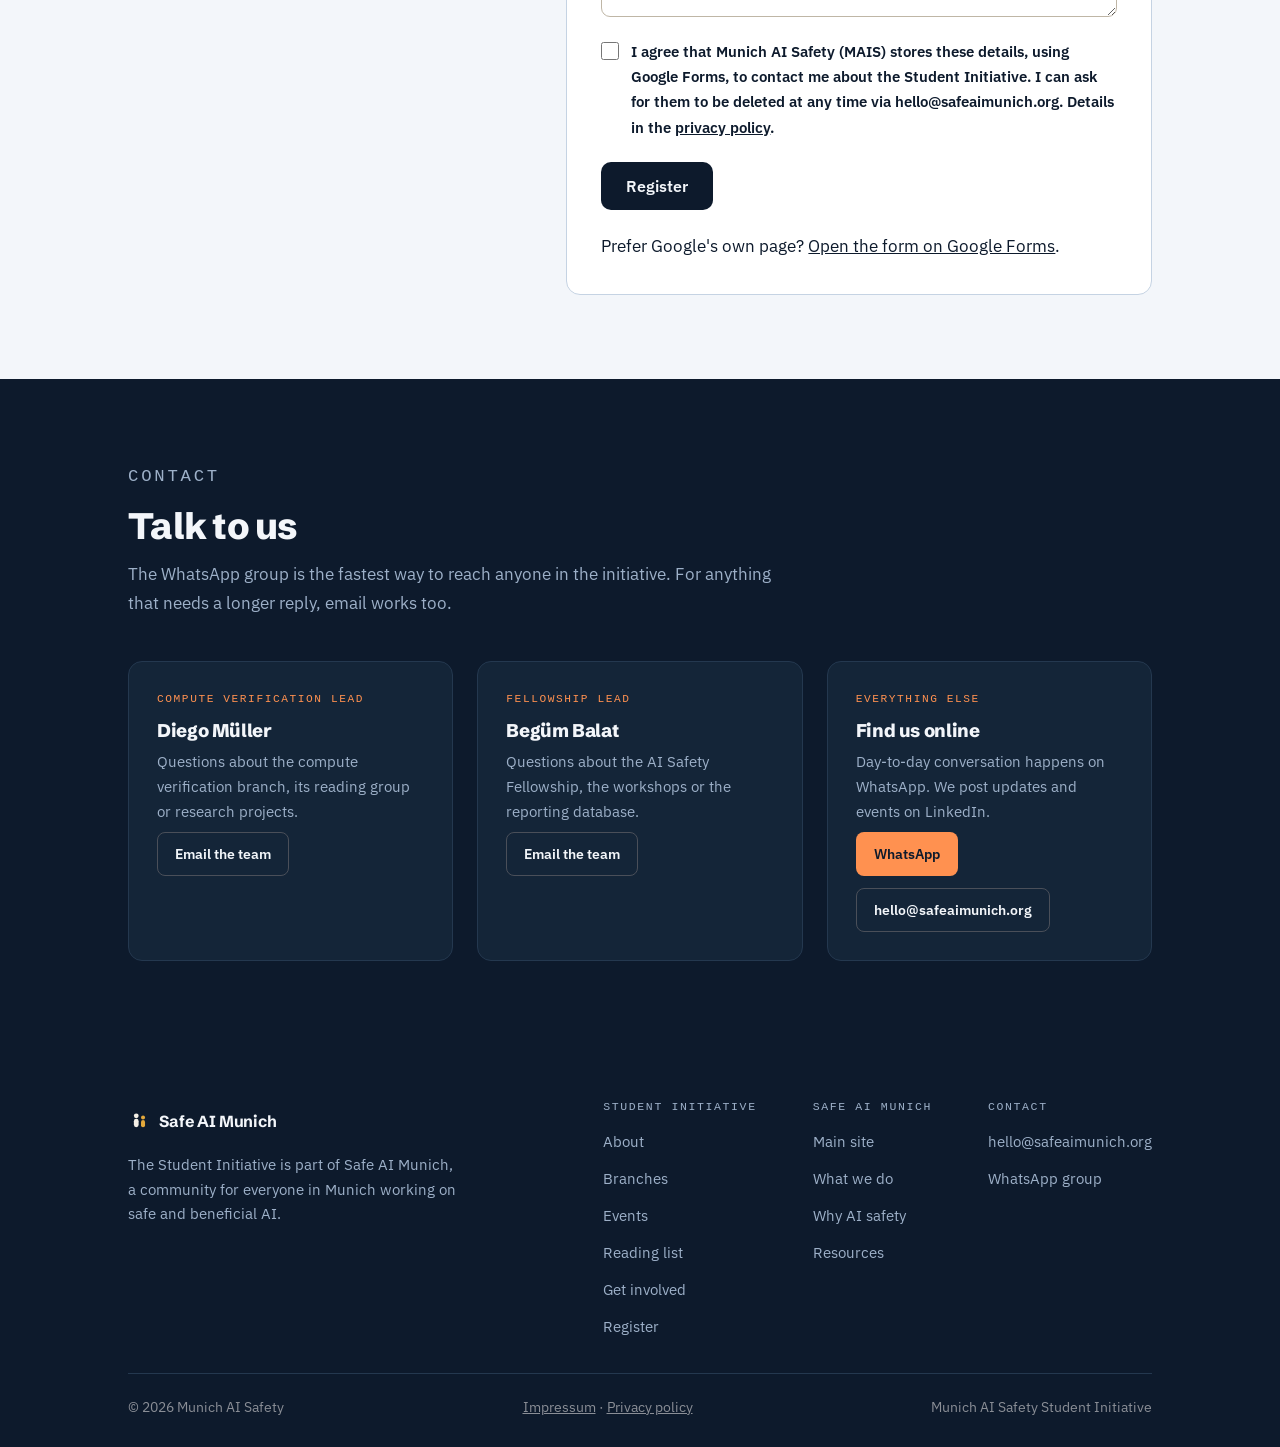
==== commit 21d4bf14: "Add fellowship weekly topics and November 17 start date Add a compact six-week topic list beside the" ====
--- a/student-initiative/index.html
+++ b/student-initiative/index.html
@@ -157,6 +157,33 @@
     white-space: nowrap; padding: 4px 0; border-bottom: 2px solid transparent;
   }
   .nav2-links a:hover { color: var(--ink); border-bottom-color: var(--gold); }
+
+  /* ---- Fellowship programme ------------------------------------------ */
+  #fellowship .fellowship-layout {
+    display: grid; grid-template-columns: minmax(0, 1.1fr) minmax(0, 1fr);
+    gap: 48px; align-items: start;
+  }
+  #fellowship .section-head { margin-bottom: 0; }
+  #fellowship .fellowship-start { margin: 18px 0 26px; color: var(--body); }
+  #fellowship .fellowship-topics {
+    background: #FFFFFF; border: 1px solid var(--paper-line);
+    border-radius: var(--radius); padding: 24px;
+  }
+  #fellowship .fellowship-topics h3 { font-size: 1.12rem; margin-bottom: 10px; }
+  #fellowship .fellowship-weeks { list-style: none; margin: 0; padding: 0; }
+  #fellowship .fellowship-weeks li {
+    display: grid; grid-template-columns: 54px minmax(0, 1fr); gap: 12px;
+    padding: 11px 0; border-bottom: 1px solid var(--paper-line);
+    font-size: .94rem; line-height: 1.45;
+  }
+  #fellowship .fellowship-weeks li:last-child { border-bottom: 0; padding-bottom: 0; }
+  #fellowship .week-label {
+    font-family: var(--font-mono); font-size: .73rem;
+    text-transform: uppercase; color: var(--body); padding-top: 3px;
+  }
+  @media (max-width: 760px) {
+    #fellowship .fellowship-layout { grid-template-columns: 1fr; gap: 32px; }
+  }
 
   /* ---- Buttons ------------------------------------------------------- */
   .btn {
@@ -697,16 +724,30 @@
        AI SAFETY FELLOWSHIP
        ================================================================ -->
   <section class="band" id="fellowship" aria-labelledby="fellowship-heading">
-    <div class="wrap">
-      <div class="section-head">
-        <p class="eyebrow eyebrow--gold">Fellowship</p>
-        <h2 id="fellowship-heading">Participate in the AI Safety Fellowship</h2>
-        <p>Apply to join the AI Safety Fellowship through our application form.</p>
-      </div>
-      <a class="btn btn--gold" href="https://forms.gle/bB5veM4RntUCavif7" target="_blank" rel="noopener noreferrer">
-        Apply on Google Forms <span aria-hidden="true">↗</span>
-        <span class="visually-hidden">(opens in a new tab)</span>
-      </a>
+    <div class="wrap fellowship-layout">
+      <div>
+        <div class="section-head">
+          <p class="eyebrow eyebrow--gold">Fellowship</p>
+          <h2 id="fellowship-heading">Participate in the AI Safety Fellowship</h2>
+          <p>Apply to join the AI Safety Fellowship through our application form.</p>
+        </div>
+        <p class="fellowship-start"><strong>Week 1:</strong> <time datetime="2026-11-17">Tuesday, 17 November 2026</time></p>
+        <a class="btn btn--gold" href="https://forms.gle/bB5veM4RntUCavif7" target="_blank" rel="noopener noreferrer">
+          Apply on Google Forms <span aria-hidden="true">↗</span>
+          <span class="visually-hidden">(opens in a new tab)</span>
+        </a>
+      </div>
+      <div class="fellowship-topics" aria-labelledby="fellowship-topics-heading">
+        <h3 id="fellowship-topics-heading">Six weeks at a glance</h3>
+        <ol class="fellowship-weeks">
+          <li><span class="week-label">Week 1</span><span>AI futures &amp; community</span></li>
+          <li><span class="week-label">Week 2</span><span>From AI failures to serious risks</span></li>
+          <li><span class="week-label">Week 3</span><span>AI, jobs &amp; who benefits</span></li>
+          <li><span class="week-label">Week 4</span><span>Alignment &amp; technical safety</span></li>
+          <li><span class="week-label">Week 5</span><span>Rules, trust &amp; compute verification</span></li>
+          <li><span class="week-label">Week 6</span><span>Projects &amp; next steps</span></li>
+        </ol>
+      </div>
     </div>
   </section>
 
@@ -936,11 +977,11 @@
         </div>
 
         <div class="lead-card">
-          <p class="role">Governance Lead</p>
+          <p class="role">Fellowship Lead</p>
           <h3>Begüm Balat</h3>
-          <p>Questions about the governance branch, the workshops or the reporting database.</p>
+          <p>Questions about the AI Safety Fellowship, the workshops or the reporting database.</p>
           <div class="social-row">
-            <a class="btn btn--ghost-paper btn--sm" href="mailto:hello@safeaimunich.org?subject=AI%20Governance">Email the team</a>
+            <a class="btn btn--ghost-paper btn--sm" href="mailto:hello@safeaimunich.org?subject=AI%20Safety%20Fellowship">Email the team</a>
           </div>
         </div>
 
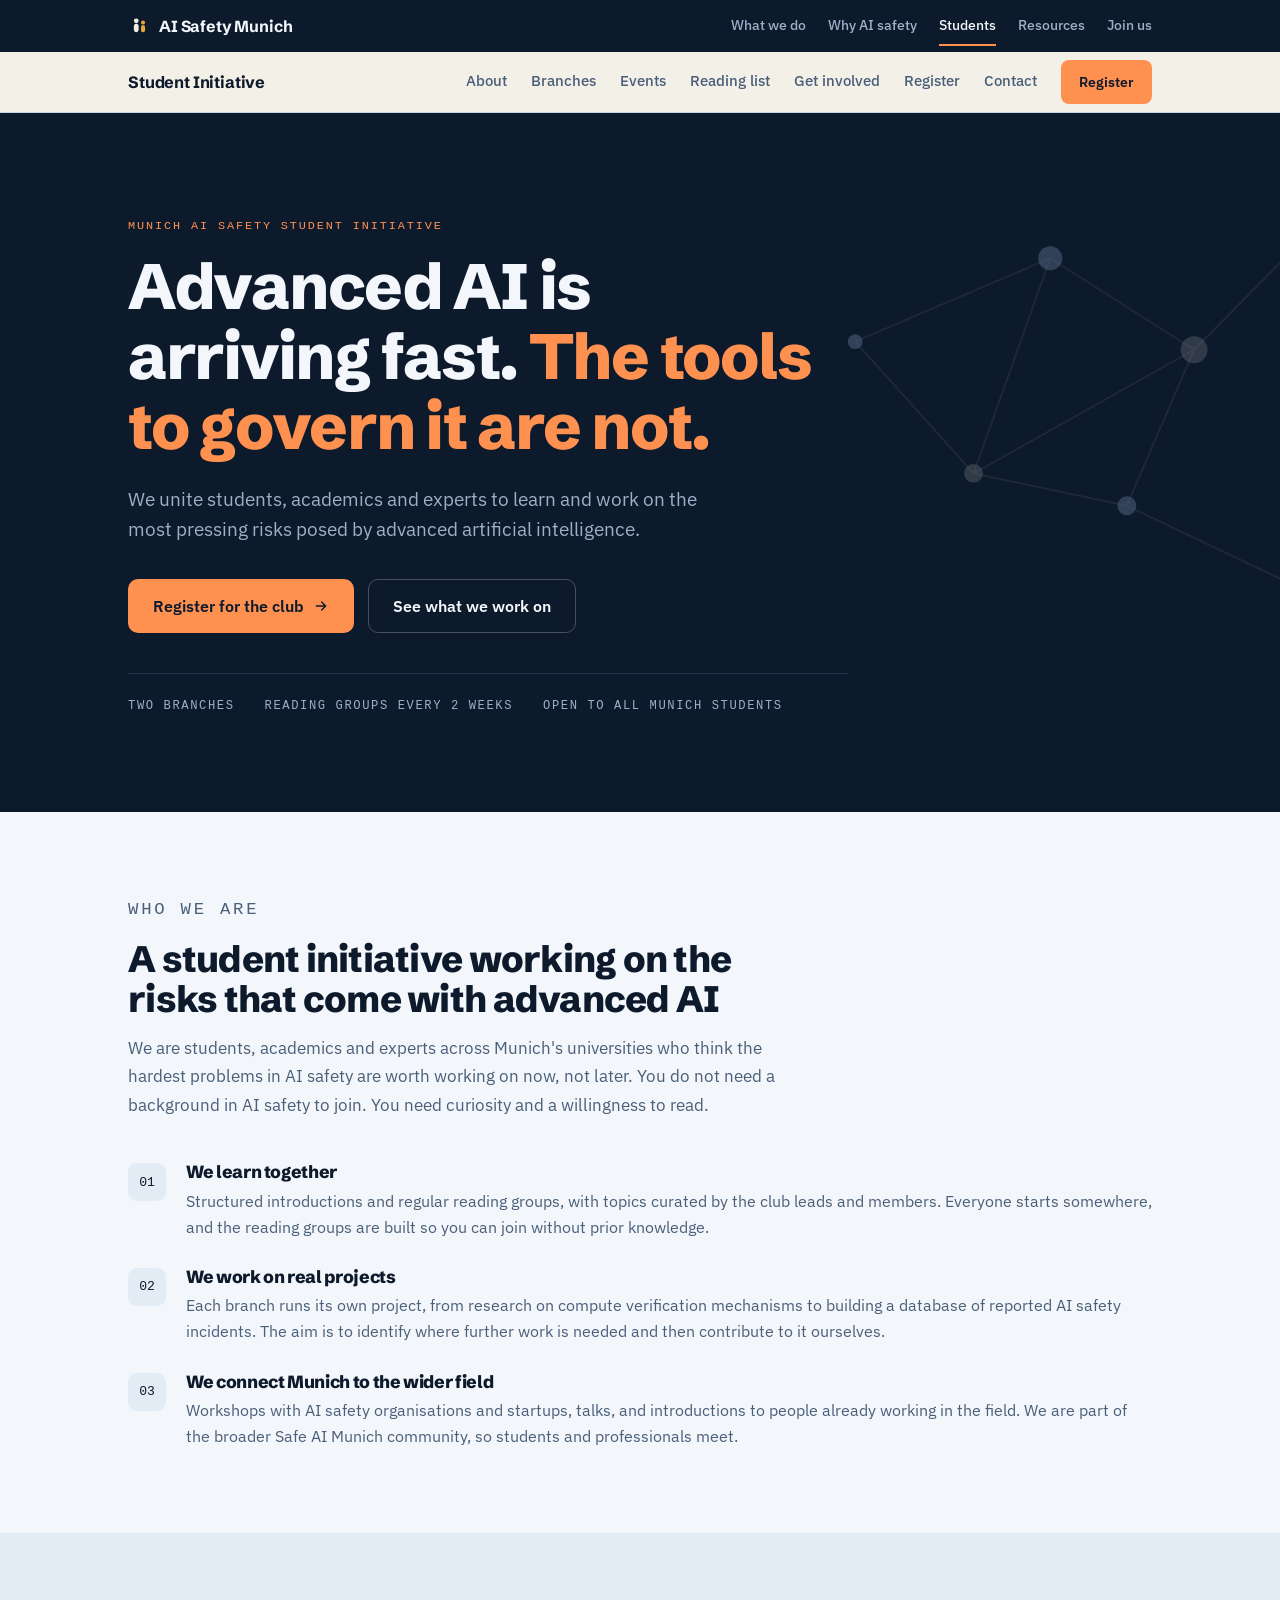
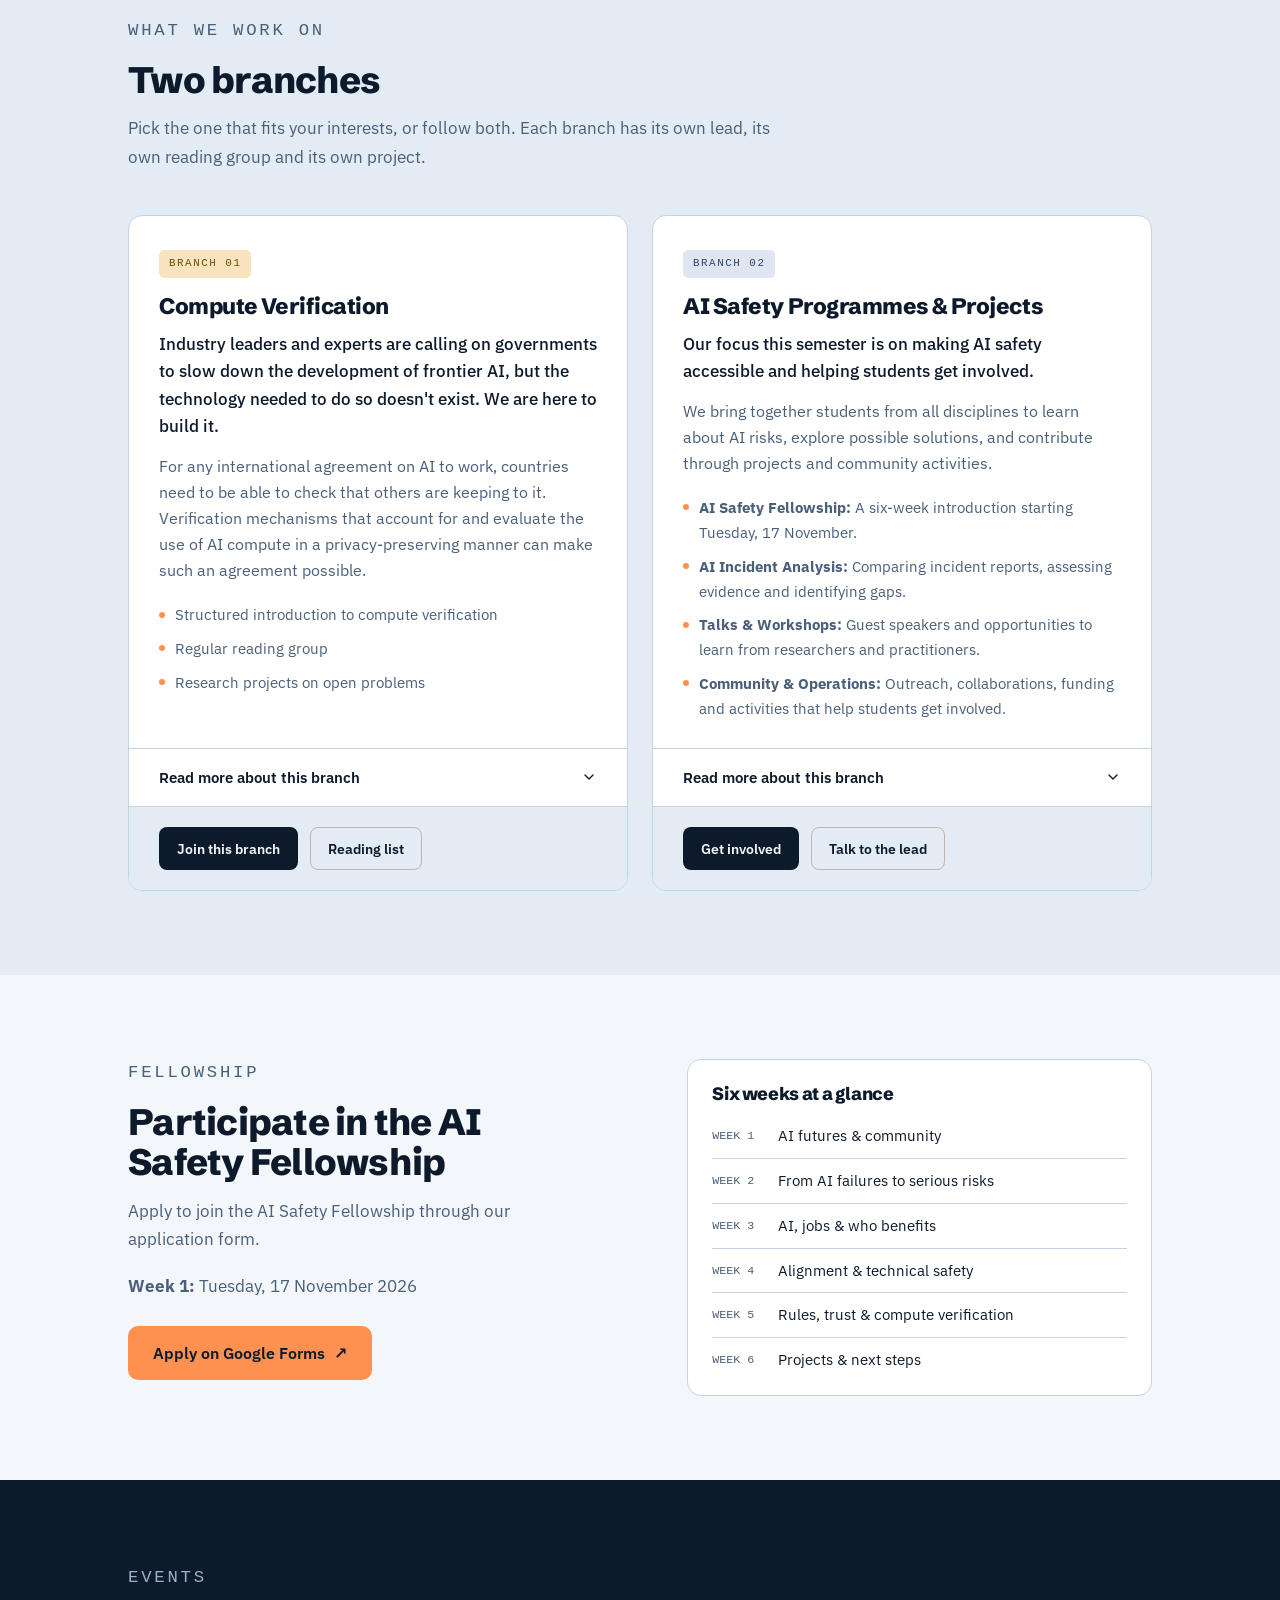
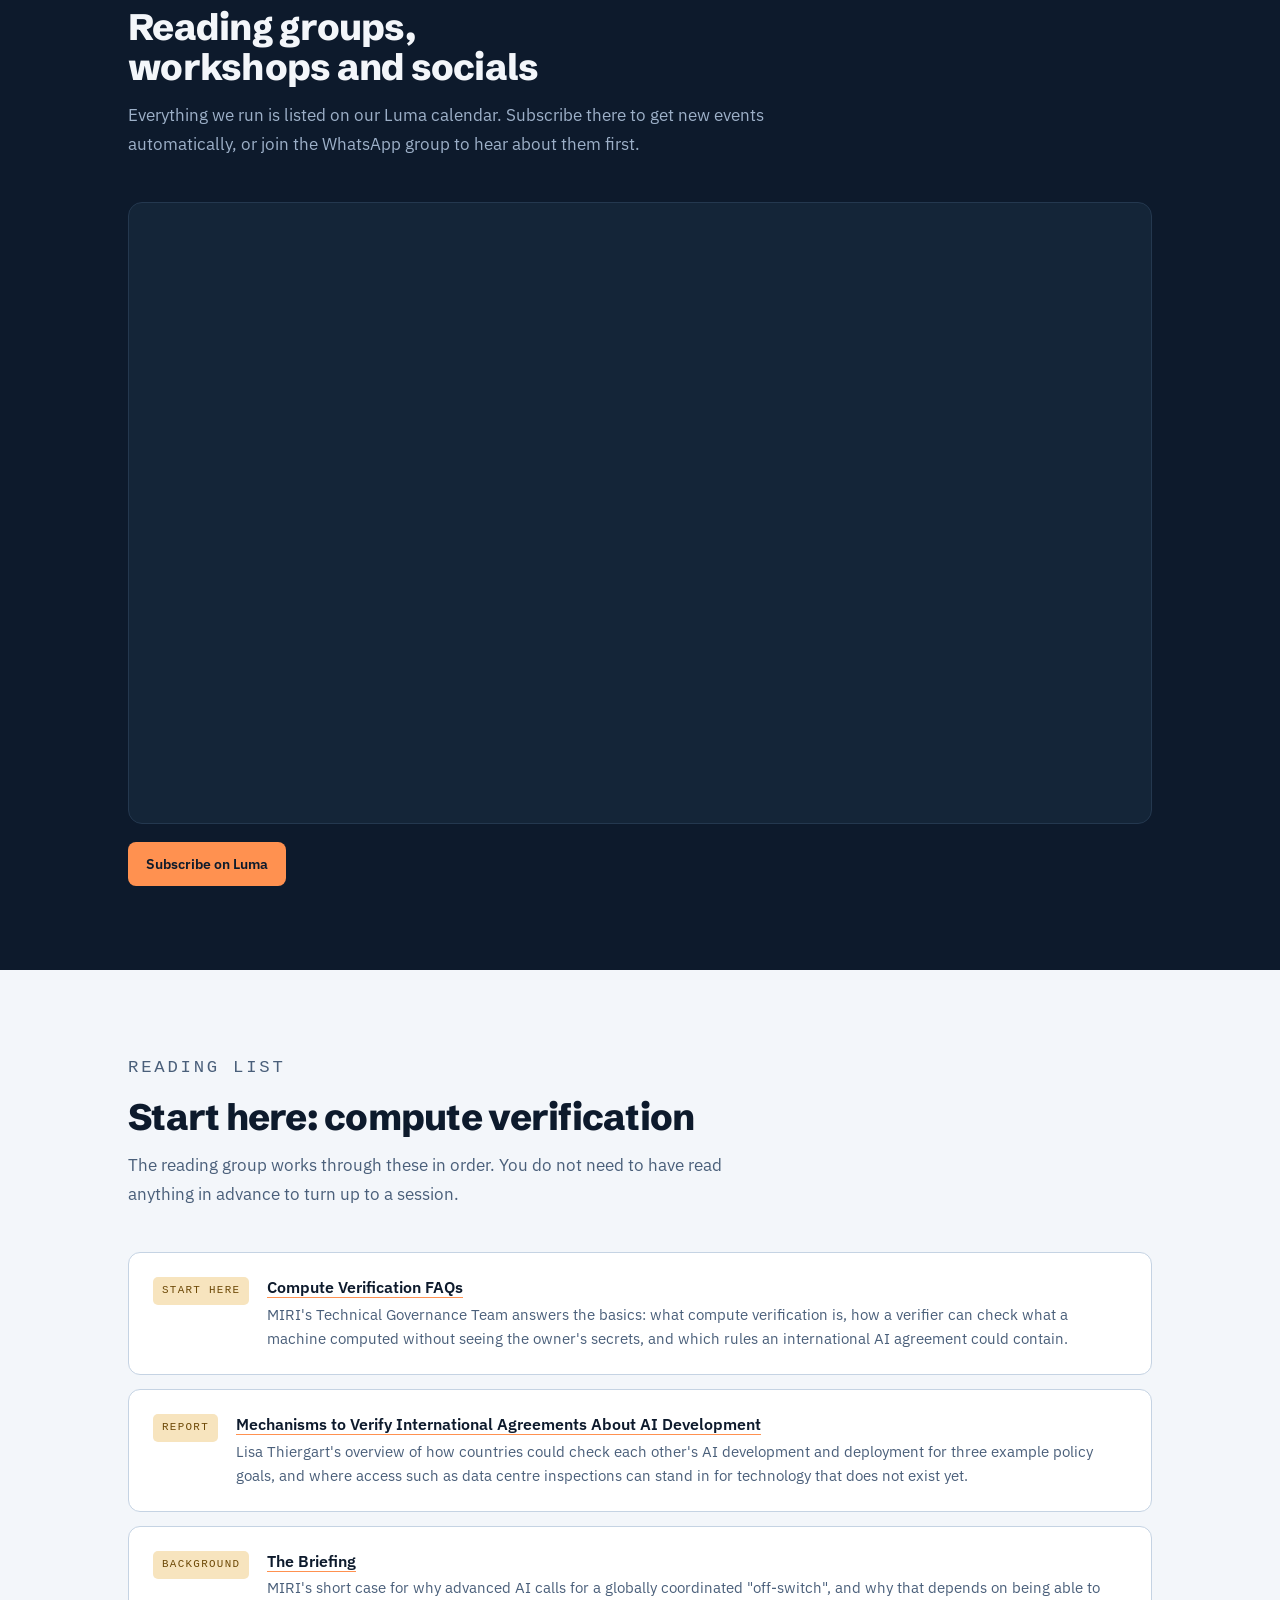
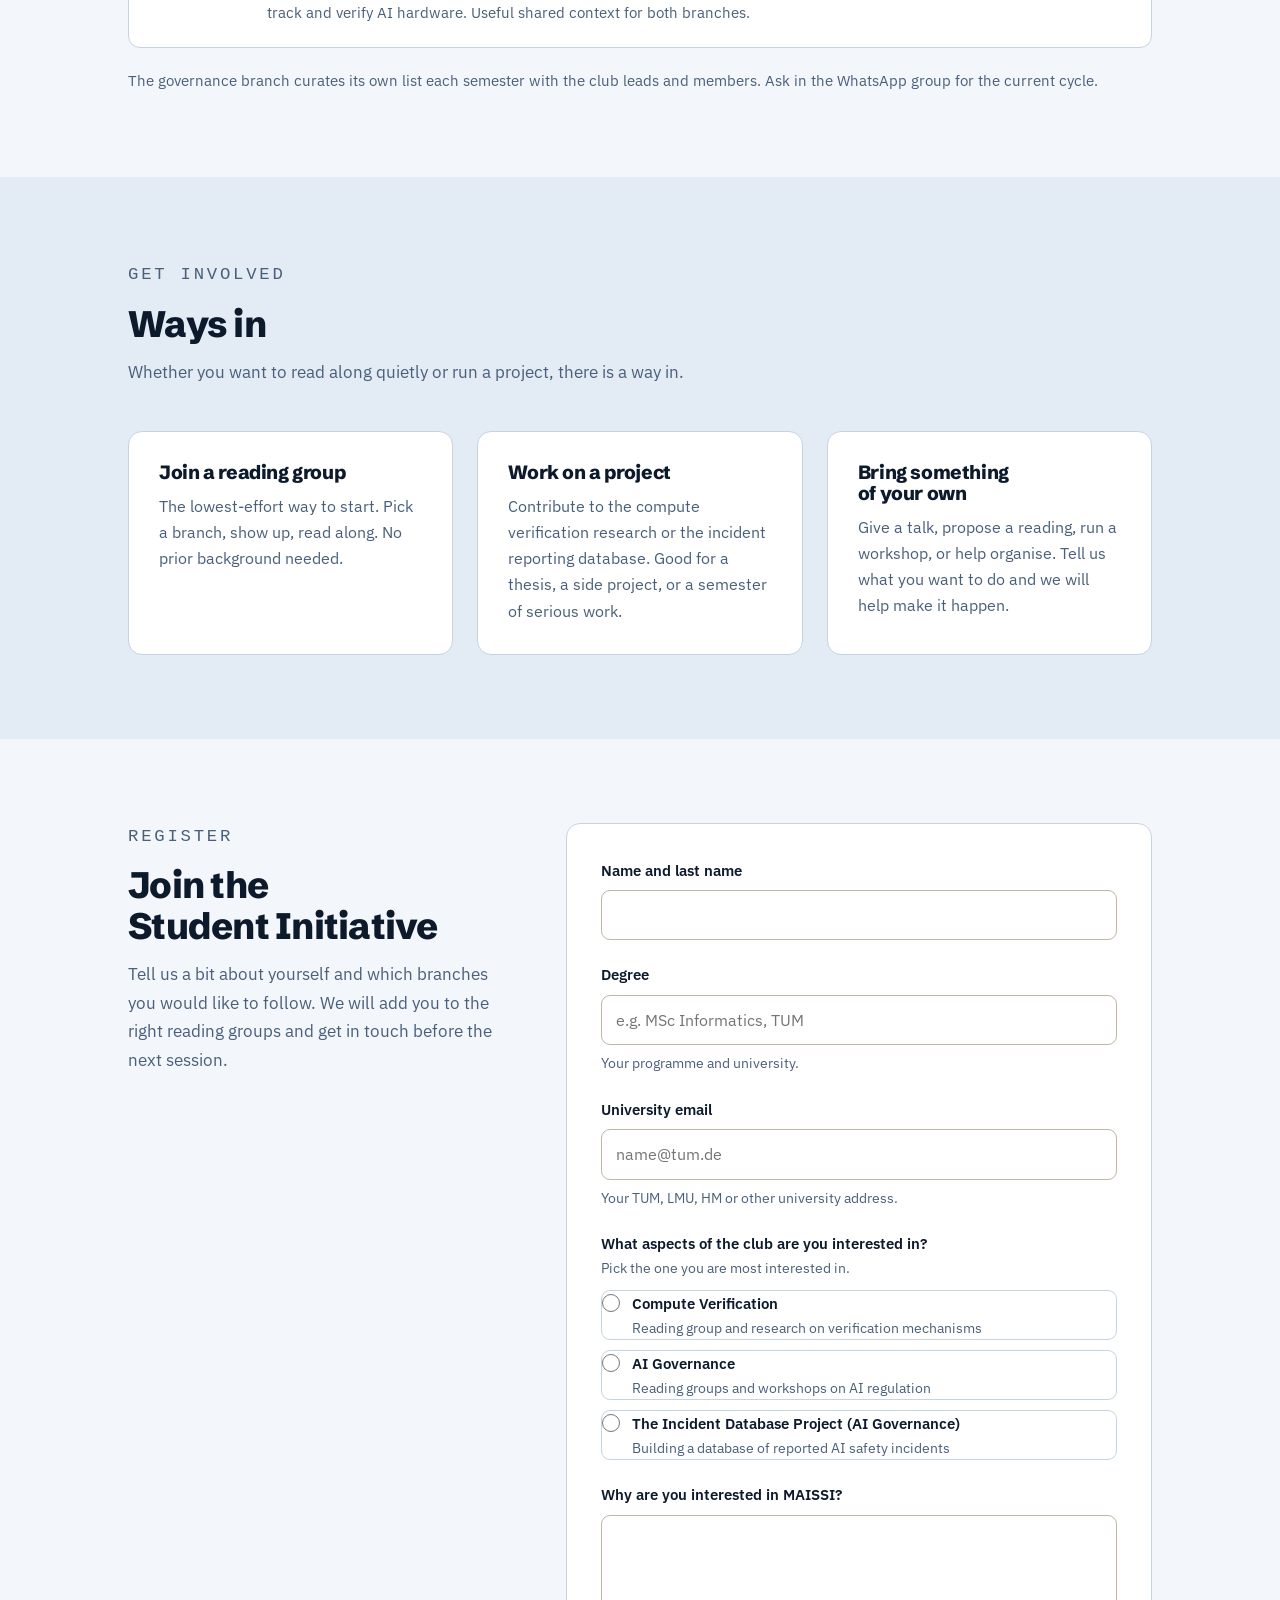
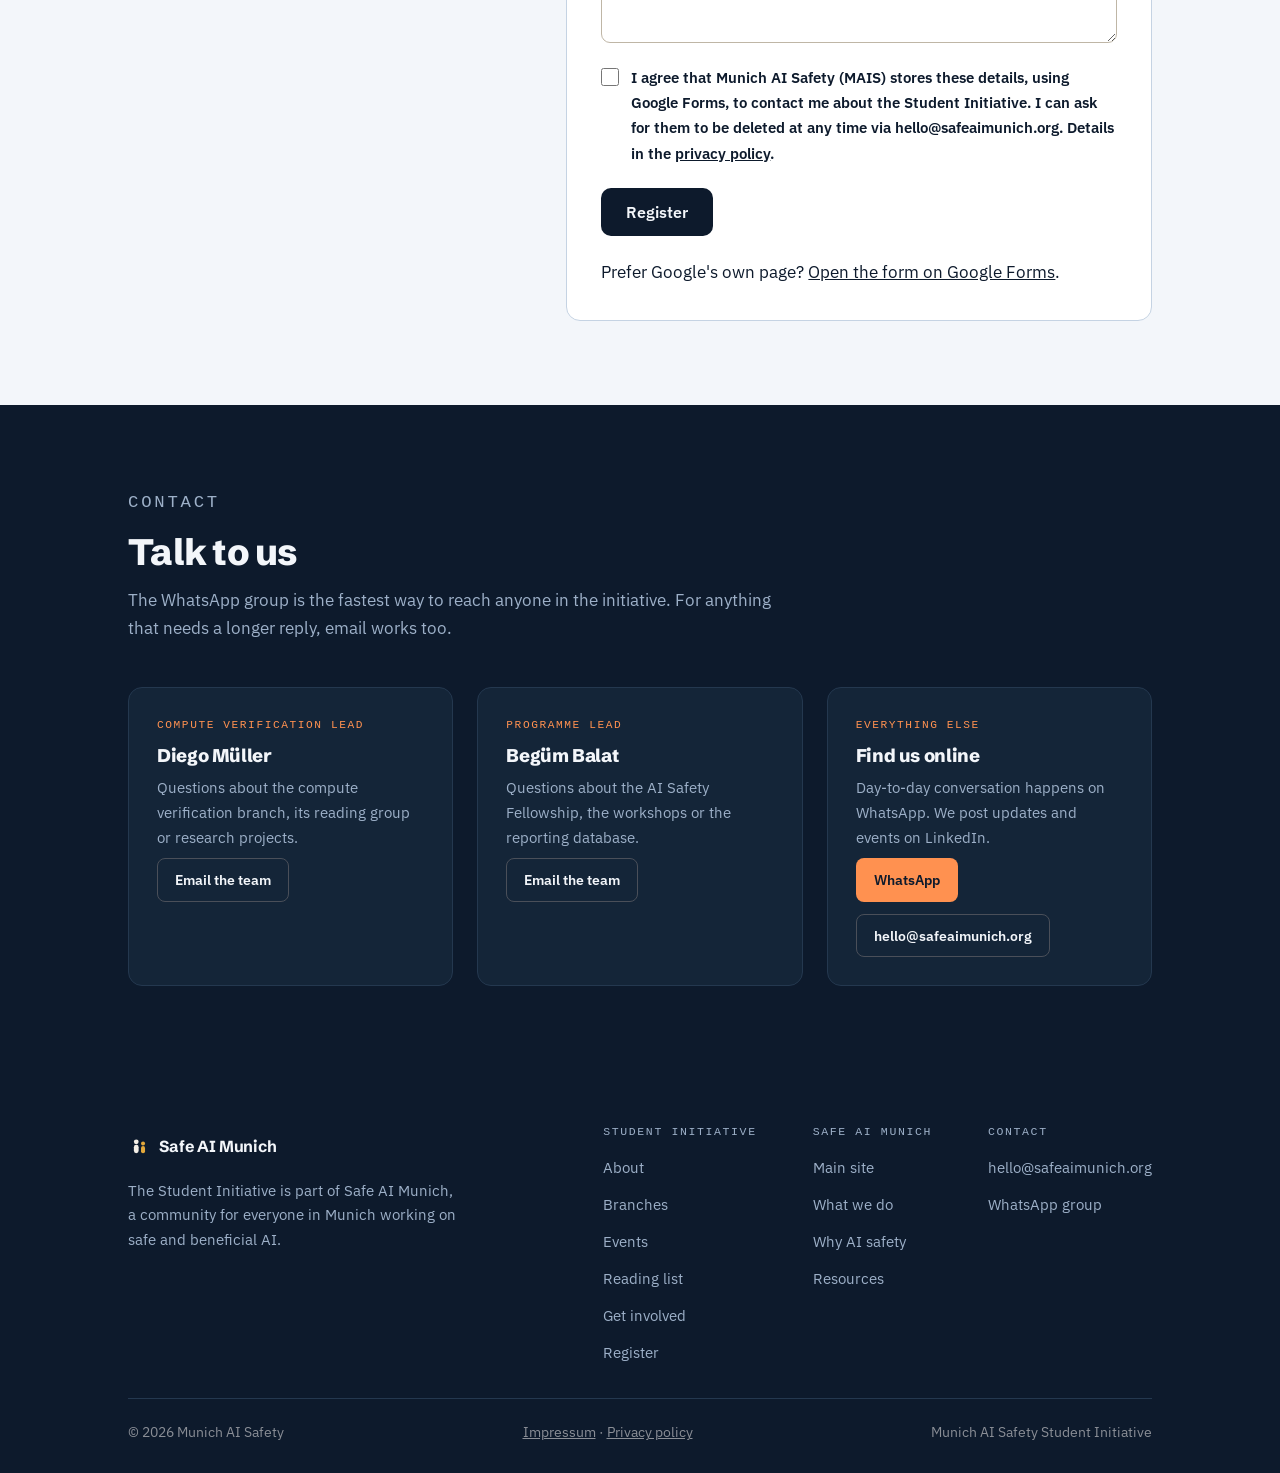
==== commit 7b2d8b54: "Update student programmes branch and Programme Lead title Replace the AI Governance branch copy with" ====
--- a/student-initiative/index.html
+++ b/student-initiative/index.html
@@ -683,18 +683,18 @@
           </div>
         </article>
 
-        <!-- ---------- Branch: AI Governance ---------- -->
+        <!-- ---------- Branch: AI Safety Programmes & Projects ---------- -->
         <article class="branch">
           <div class="branch-top">
             <span class="branch-tag branch-tag--isar">Branch 02</span>
-            <h3>AI Governance</h3>
-            <p class="branch-lede">Our current focus is on raising awareness and gathering interest around how AI development is actually regulated.</p>
-            <p class="branch-brief">We aim to create transparency when it comes to regulatory guidelines for AI development, as well as the inconsistencies we mark as dangerous in AI reporting.</p>
+            <h3>AI Safety Programmes &amp; Projects</h3>
+            <p class="branch-lede">Our focus this semester is on making AI safety accessible and helping students get involved.</p>
+            <p class="branch-brief">We bring together students from all disciplines to learn about AI risks, explore possible solutions, and contribute through projects and community activities.</p>
             <ul class="branch-facts">
-              <li>Reading groups every two weeks through the Winter Semester</li>
-              <li>Two workshops with AI safety organisations and startups</li>
-              <li>Internal project: an AI safety incident reporting database</li>
-              <li><a href="#fellowship">AI Safety Fellowship</a></li>
+              <li><span><strong>AI Safety Fellowship:</strong> A six-week introduction starting Tuesday, 17 November.</span></li>
+              <li><span><strong>AI Incident Analysis:</strong> Comparing incident reports, assessing evidence and identifying gaps.</span></li>
+              <li><span><strong>Talks &amp; Workshops:</strong> Guest speakers and opportunities to learn from researchers and practitioners.</span></li>
+              <li><span><strong>Community &amp; Operations:</strong> Outreach, collaborations, funding and activities that help students get involved.</span></li>
             </ul>
           </div>
 
@@ -704,14 +704,15 @@
               <svg class="chev" width="16" height="16" viewBox="0 0 24 24" fill="none" aria-hidden="true" focusable="false"><path d="M6 9l6 6 6-6" stroke="currentColor" stroke-width="2" stroke-linecap="round" stroke-linejoin="round"/></svg>
             </summary>
             <div class="branch-more">
-              <p>We currently plan to hold reading groups during the Winter Semester every two weeks starting in October, where relevant topics are curated by club leads and members. We have also planned two workshops with AI safety organisations and startups.</p>
-              <p>Our team's internal project will be to build a reporting database, where we will compare different third-party research publications on AI safety incidents, aiming to gather complete data on the matter.</p>
+              <p>Our AI Safety Fellowship introduces students to AI risks and possible responses through shared learning and discussion. Alongside it, we organise talks and workshops, build academic connections, and help participants find opportunities to continue learning and contributing.</p>
+              <p>Our incident analysis project aims to build a database comparing third-party reports of AI incidents. We will examine the evidence behind reported incidents and identify gaps in investigation and reporting.</p>
+              <p>We also coordinate outreach, develop collaborations and apply for funding to support these activities.</p>
+              <p>We’re looking for someone with a background in policy who is interested in leading an AI Governance group.</p>
             </div>
           </details>
 
           <div class="branch-foot">
-            <!-- Jumps to the registration form with this branch pre-ticked -->
-            <a class="btn btn--ink btn--sm" href="#register" data-branch="AI Governance">Join this branch</a>
+            <a class="btn btn--ink btn--sm" href="#register">Get involved</a>
             <a class="btn btn--ghost-ink btn--sm" href="#contact">Talk to the lead</a>
           </div>
         </article>
@@ -977,7 +978,7 @@
         </div>
 
         <div class="lead-card">
-          <p class="role">Fellowship Lead</p>
+          <p class="role">Programme Lead</p>
           <h3>Begüm Balat</h3>
           <p>Questions about the AI Safety Fellowship, the workshops or the reporting database.</p>
           <div class="social-row">
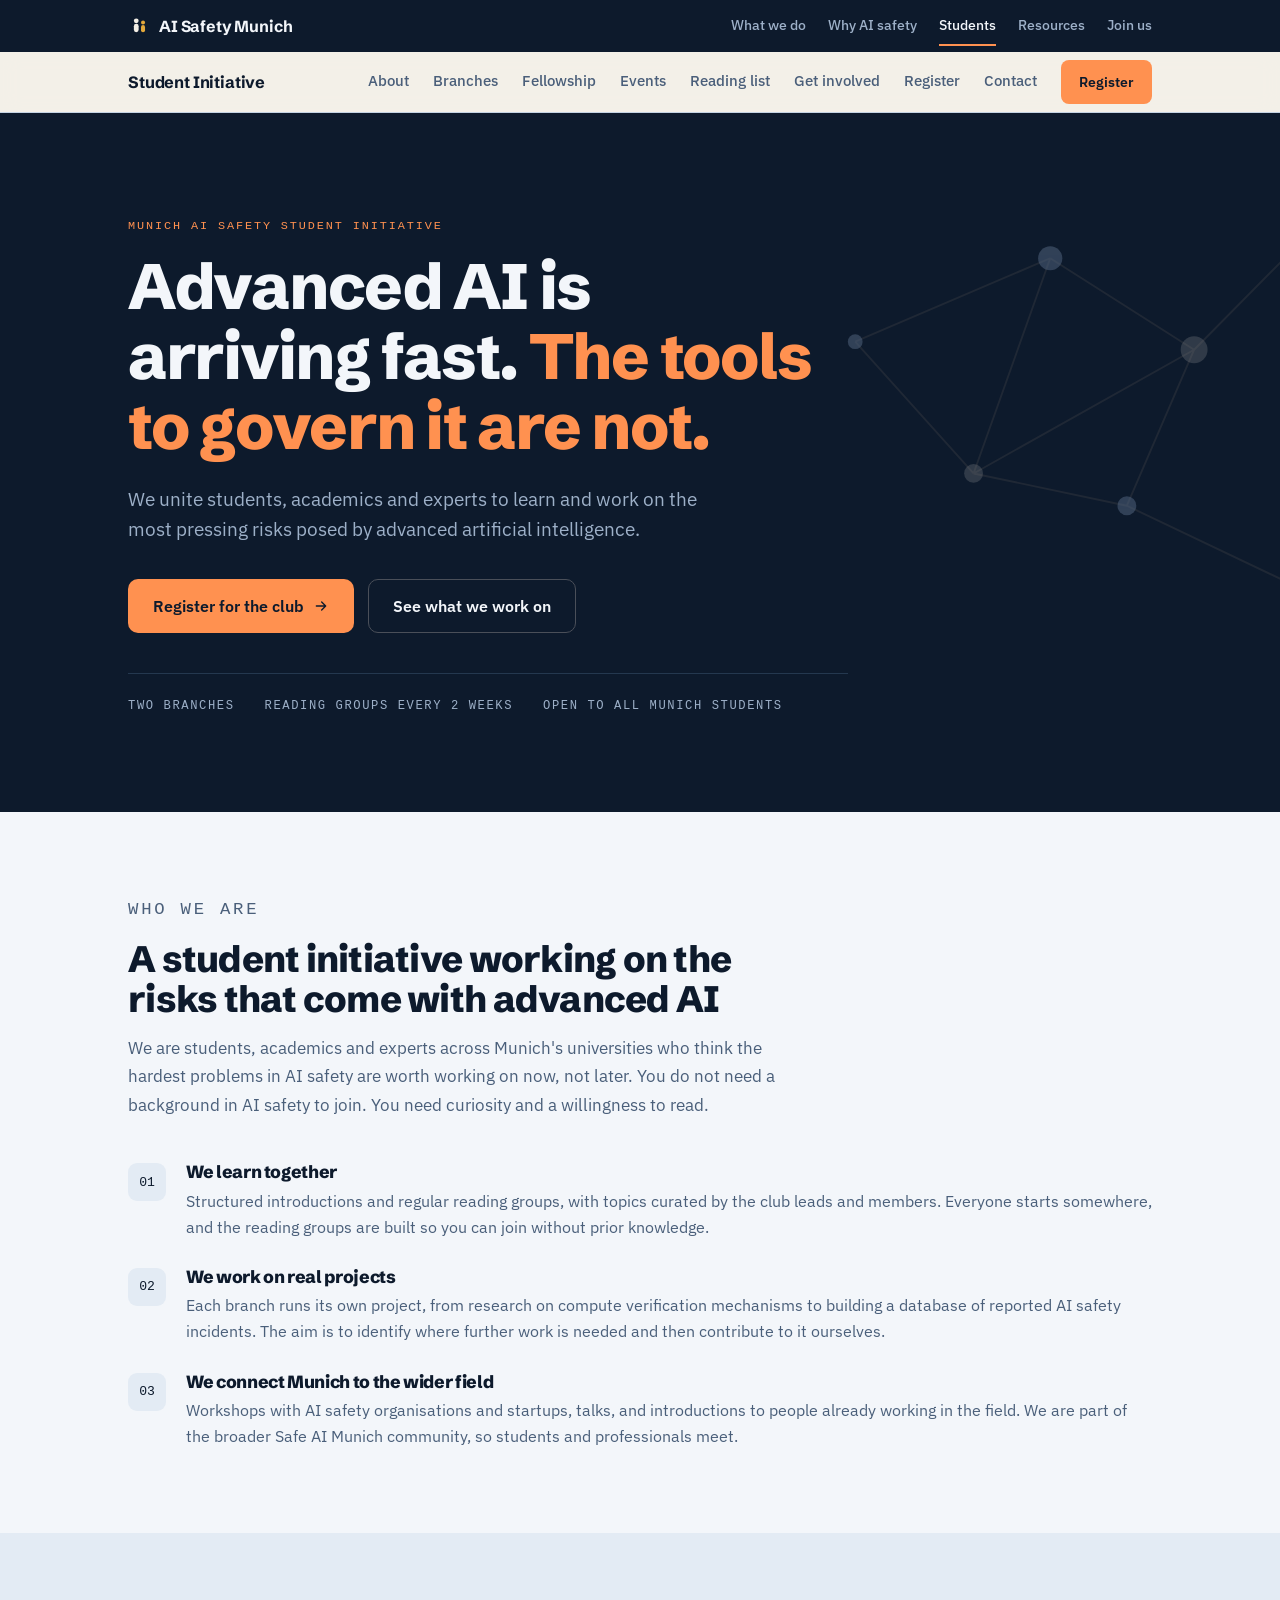
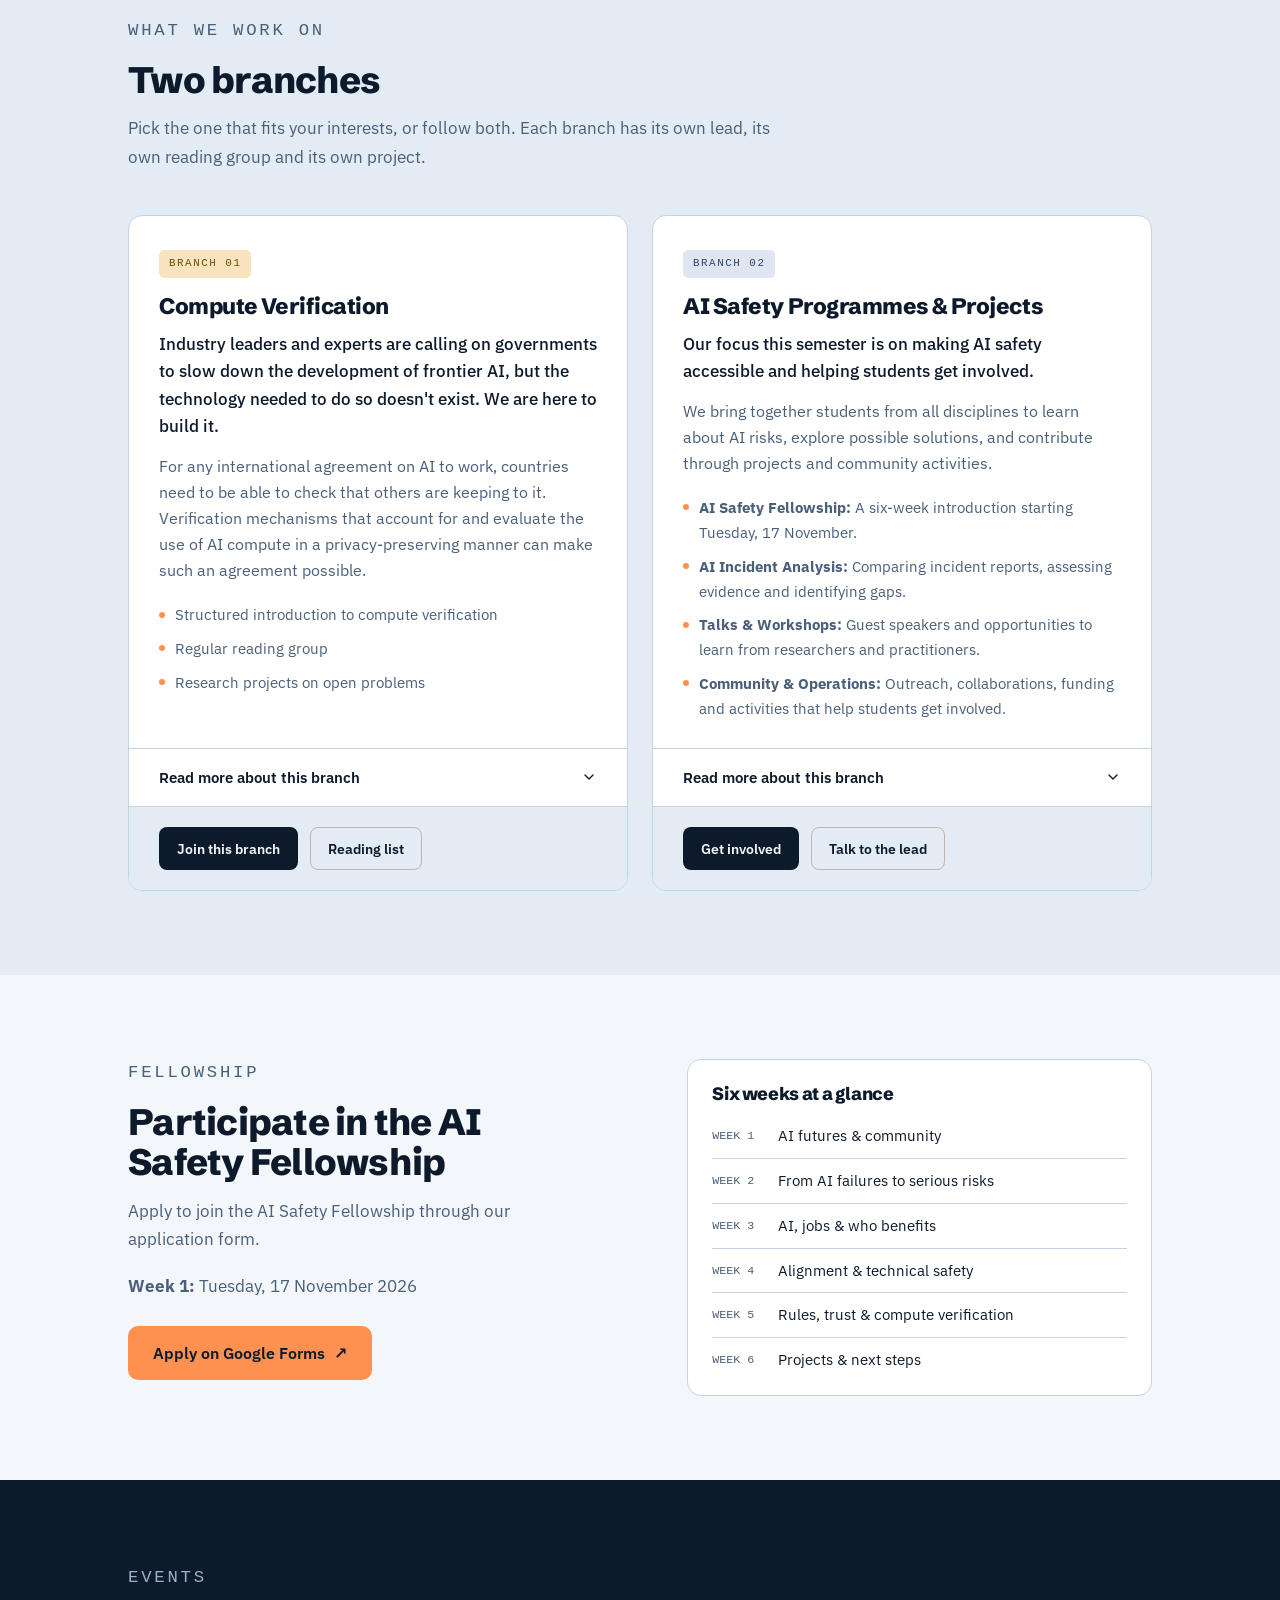
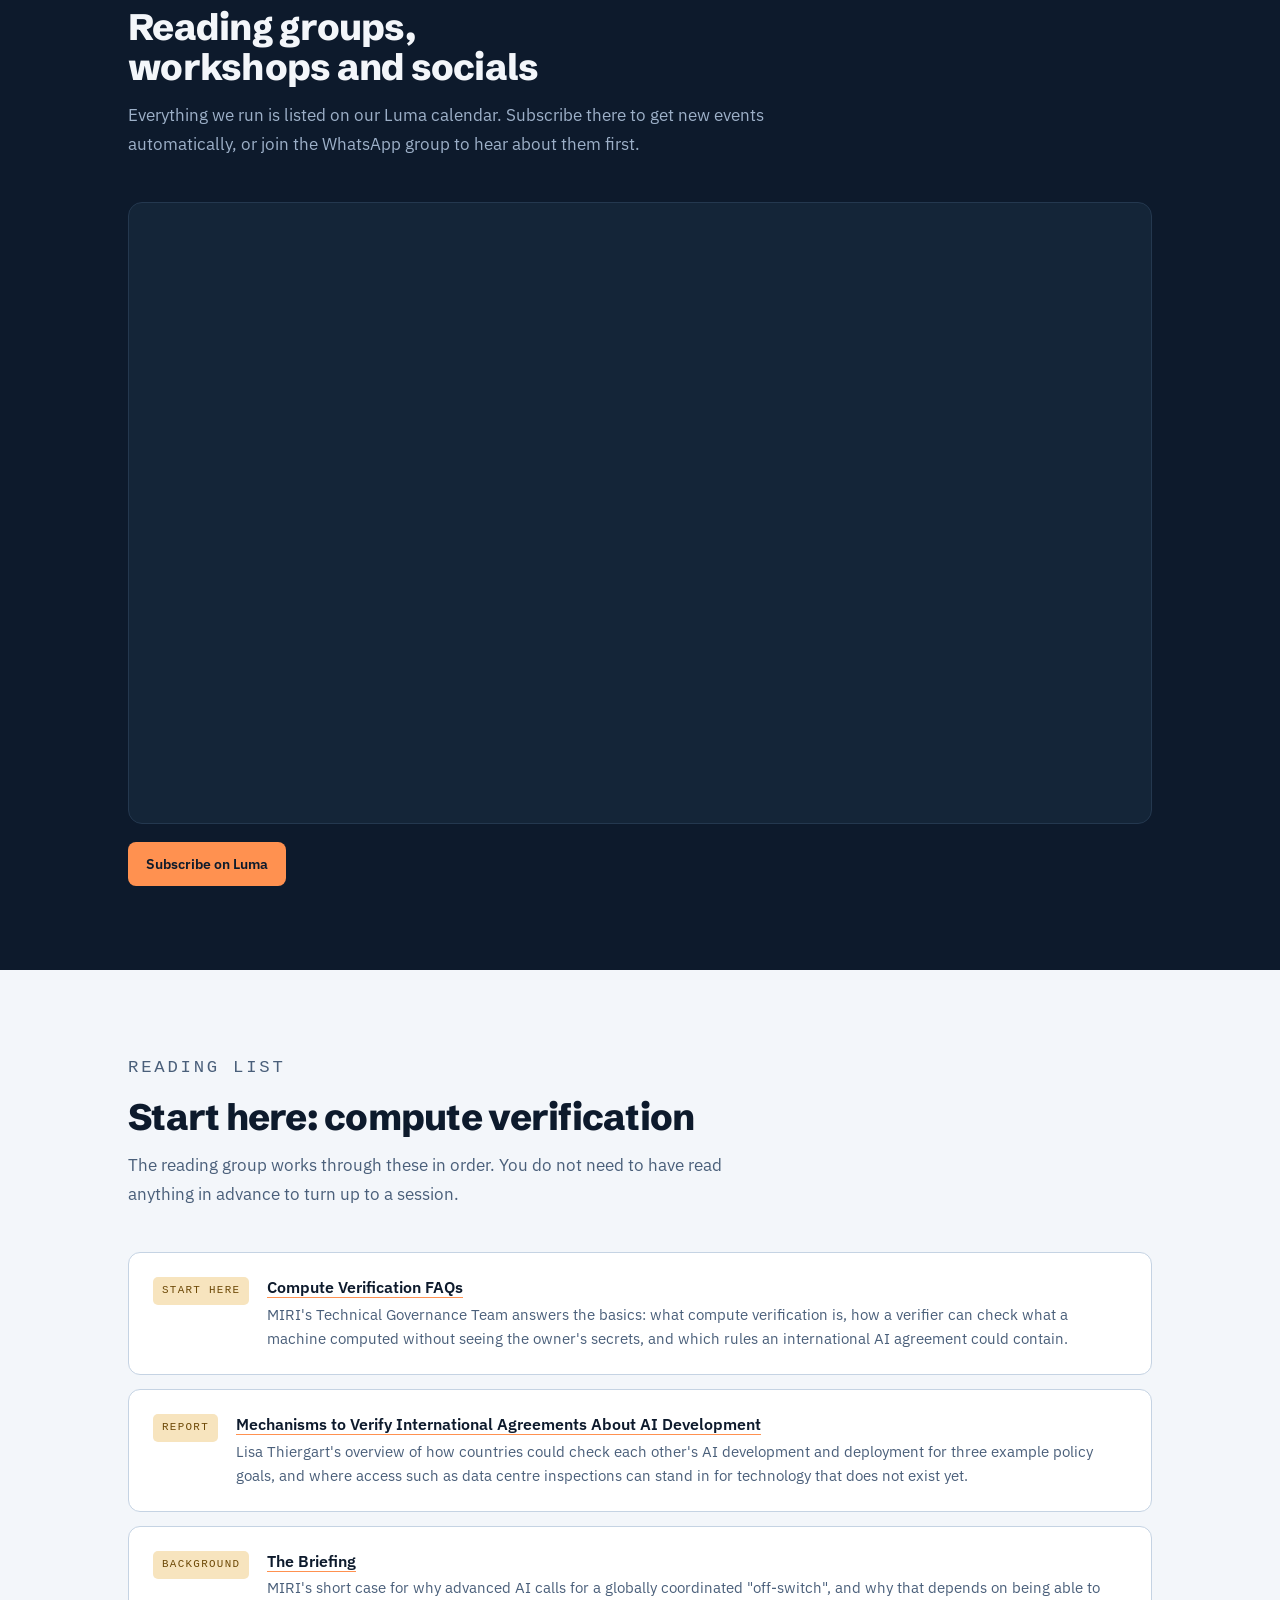
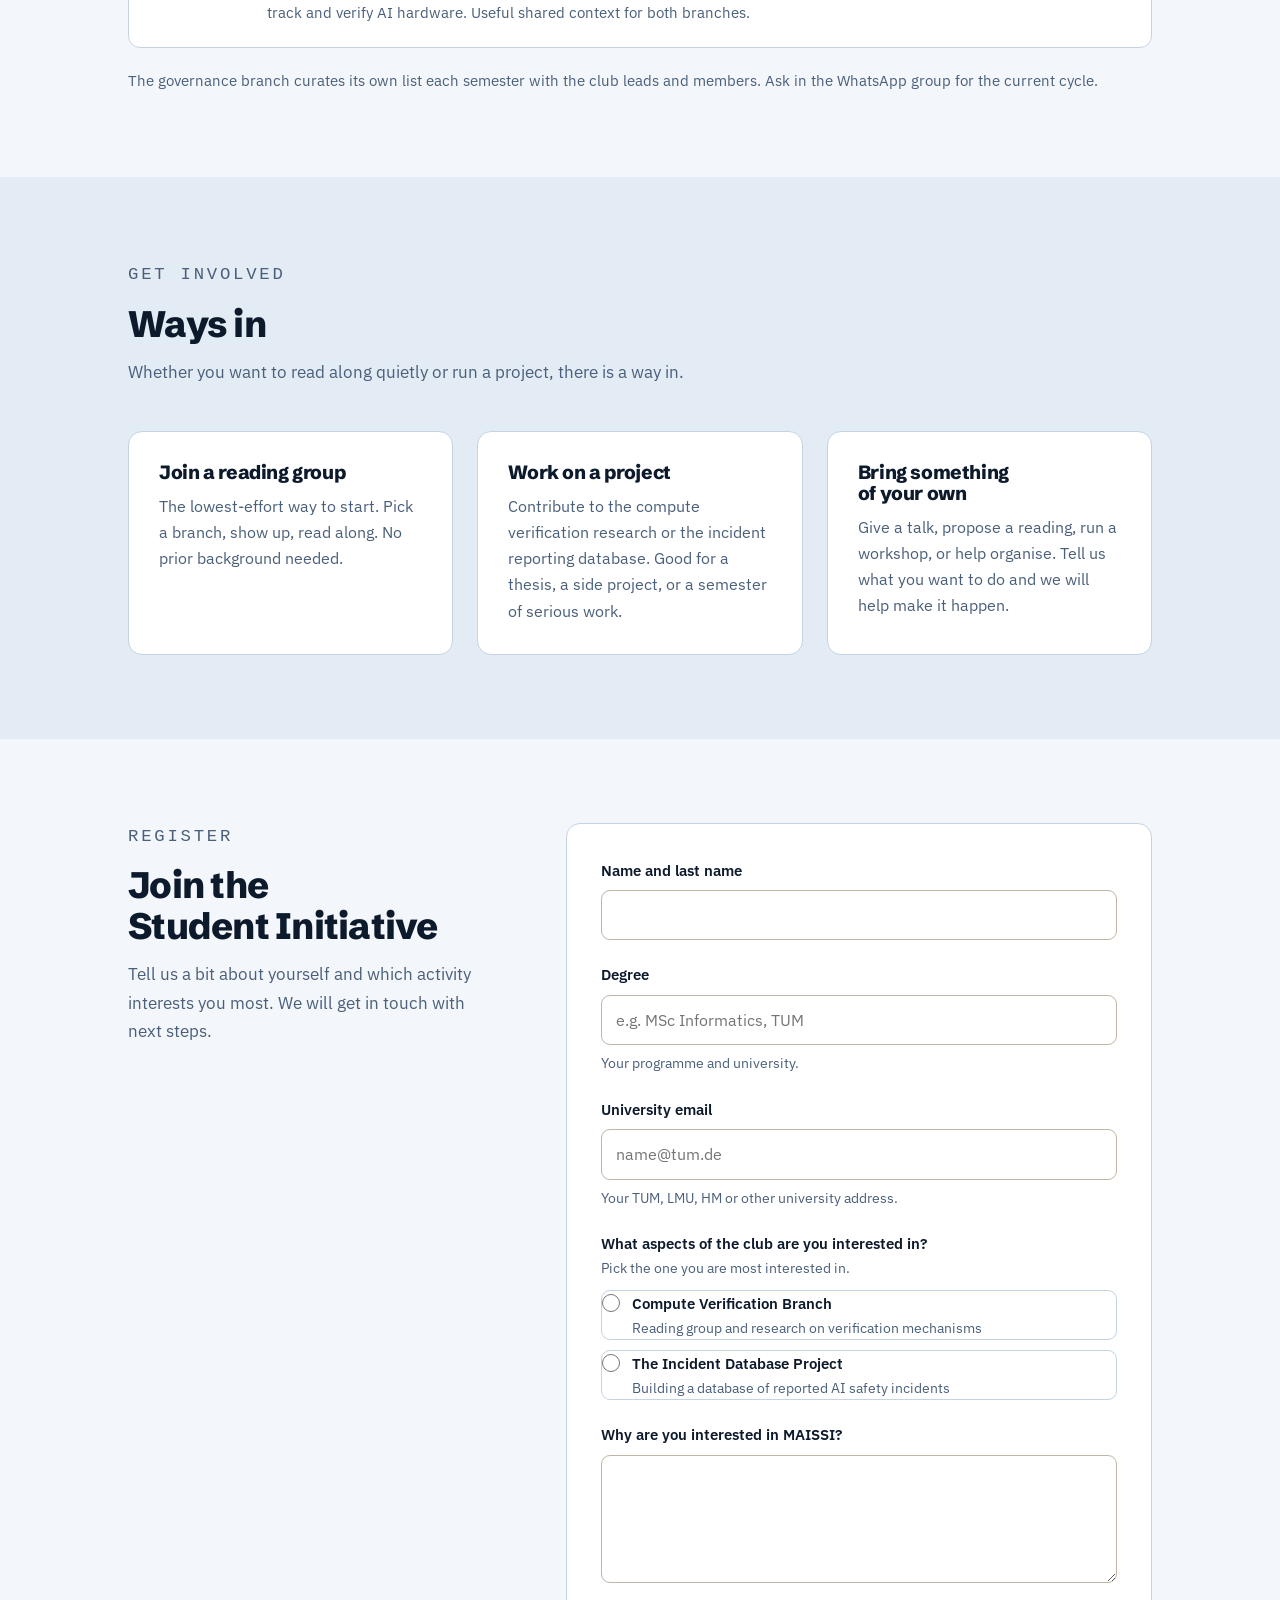
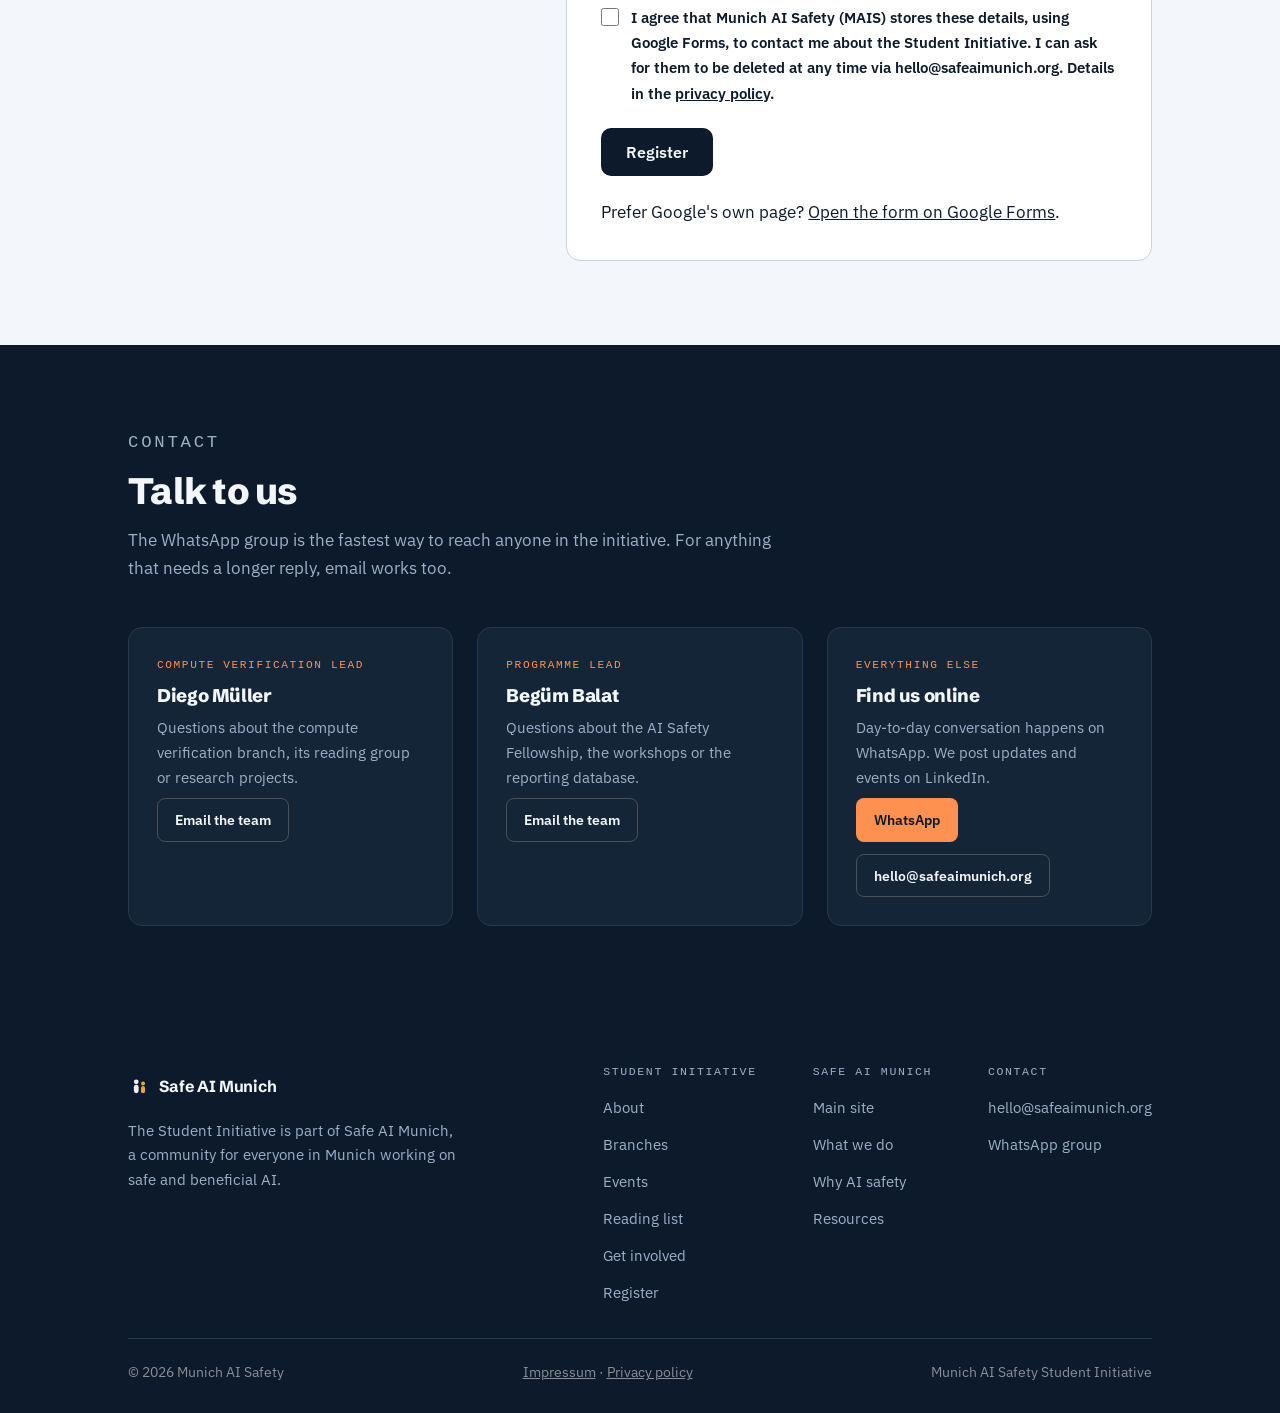
==== commit dca07c34: "Add fellowship navigation and sync club registration options Link the student navigation to the fell" ====
--- a/student-initiative/index.html
+++ b/student-initiative/index.html
@@ -536,6 +536,7 @@
       <div class="nav2-links">
         <a href="#about">About</a>
         <a href="#branches">Branches</a>
+        <a href="#fellowship">Fellowship</a>
         <a href="#events">Events</a>
         <a href="#reading">Reading list</a>
         <a href="#get-involved">Get involved</a>
@@ -678,7 +679,7 @@
 
           <div class="branch-foot">
             <!-- Jumps to the registration form with this branch pre-ticked -->
-            <a class="btn btn--ink btn--sm" href="#register" data-branch="Compute Verification">Join this branch</a>
+            <a class="btn btn--ink btn--sm" href="#register" data-branch="Compute Verification Branch">Join this branch</a>
             <a class="btn btn--ghost-ink btn--sm" href="#reading">Reading list</a>
           </div>
         </article>
@@ -872,7 +873,7 @@
         <div class="section-head">
           <p class="eyebrow eyebrow--gold">Register</p>
           <h2>Join the Student Initiative</h2>
-          <p>Tell us a bit about yourself and which branches you would like to follow. We will add you to the right reading groups and get in touch before the next session.</p>
+          <p>Tell us a bit about yourself and which activity interests you most. We will get in touch with next steps.</p>
         </div>
 
         <!-- Field names (entry.NNN) and option values must match the Google
@@ -911,16 +912,12 @@
             <p class="hint" id="reg-branches-hint">Pick the one you are most interested in.</p>
             <div class="checks">
               <label class="check">
-                <input type="radio" name="entry.1621966894" value="Compute Verification">
-                <span>Compute Verification<small>Reading group and research on verification mechanisms</small></span>
+                <input type="radio" name="entry.1621966894" value="Compute Verification Branch">
+                <span>Compute Verification Branch<small>Reading group and research on verification mechanisms</small></span>
               </label>
               <label class="check">
-                <input type="radio" name="entry.1621966894" value="AI Governance">
-                <span>AI Governance<small>Reading groups and workshops on AI regulation</small></span>
-              </label>
-              <label class="check">
-                <input type="radio" name="entry.1621966894" value="The Incident Database Project (AI Governance)">
-                <span>The Incident Database Project (AI Governance)<small>Building a database of reported AI safety incidents</small></span>
+                <input type="radio" name="entry.1621966894" value="The Incident Database Project">
+                <span>The Incident Database Project<small>Building a database of reported AI safety incidents</small></span>
               </label>
             </div>
             <p class="field-error" id="reg-branches-err" aria-live="polite"></p>
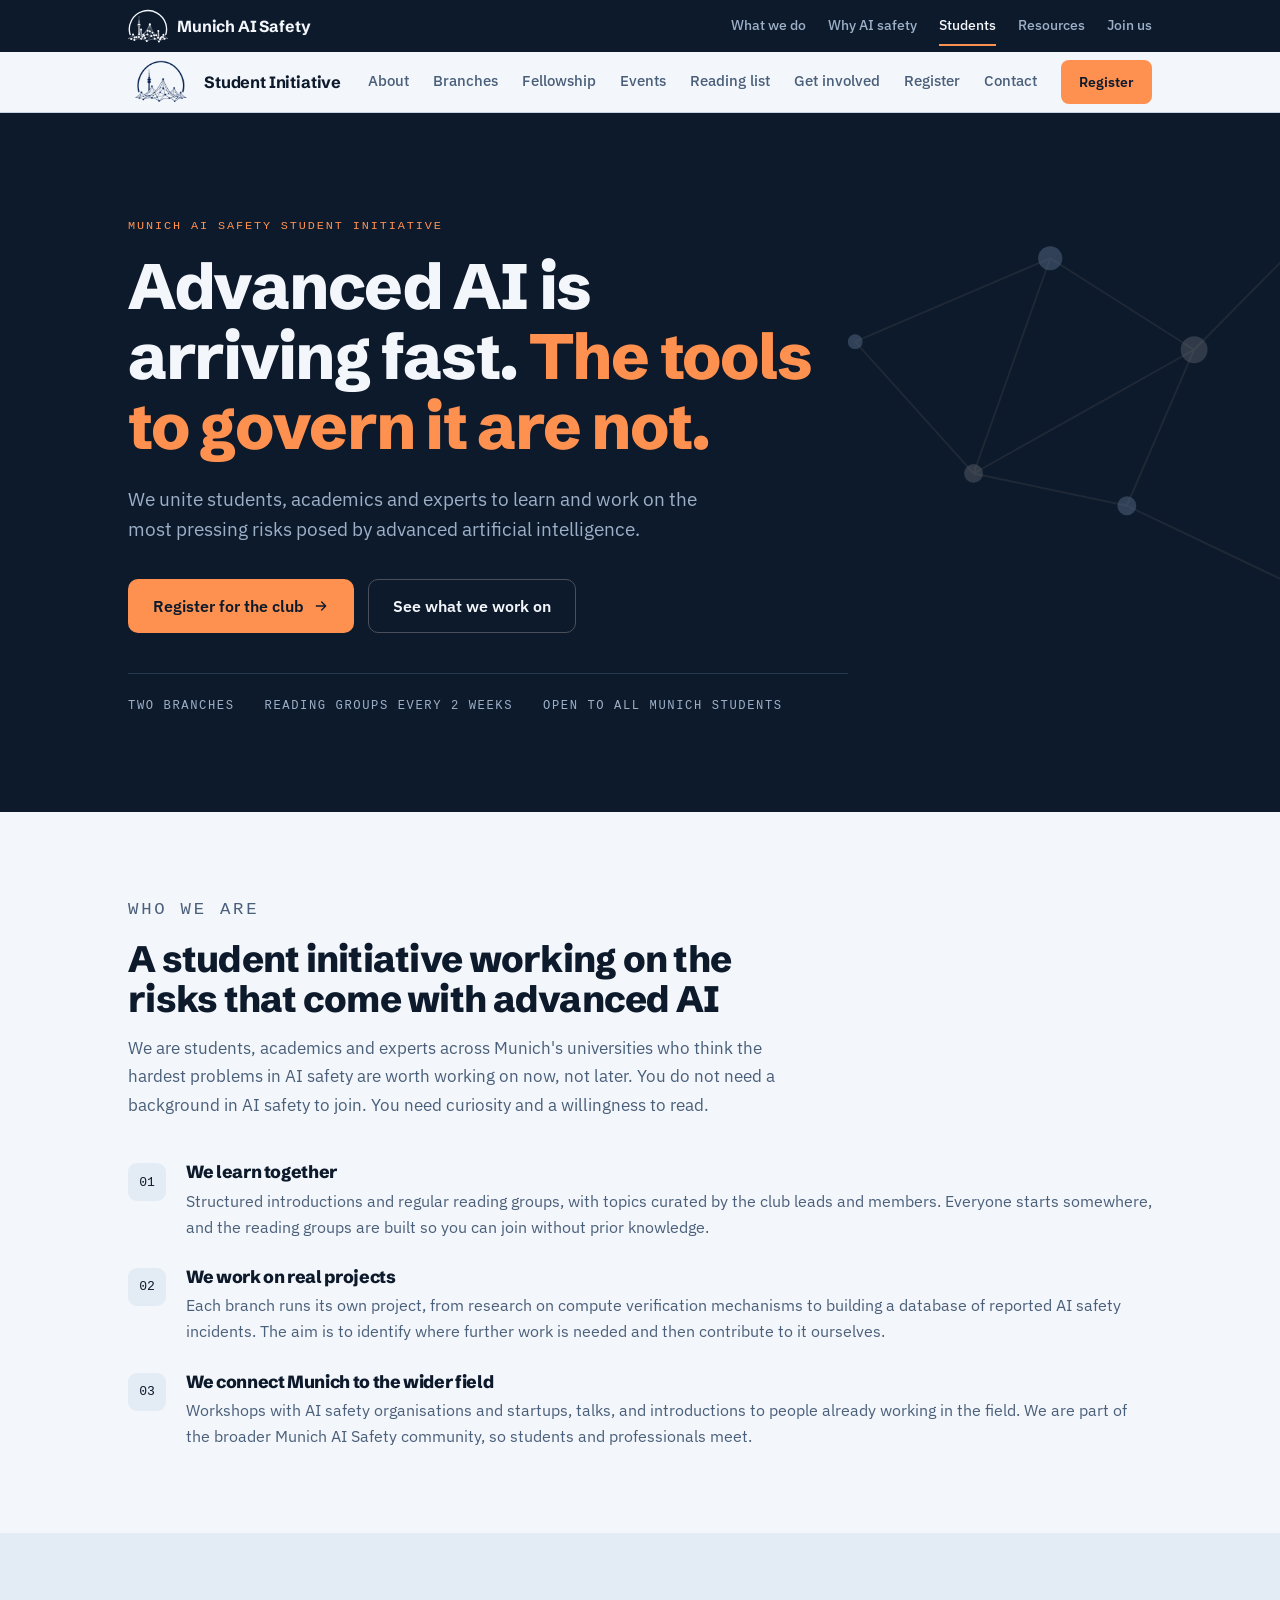
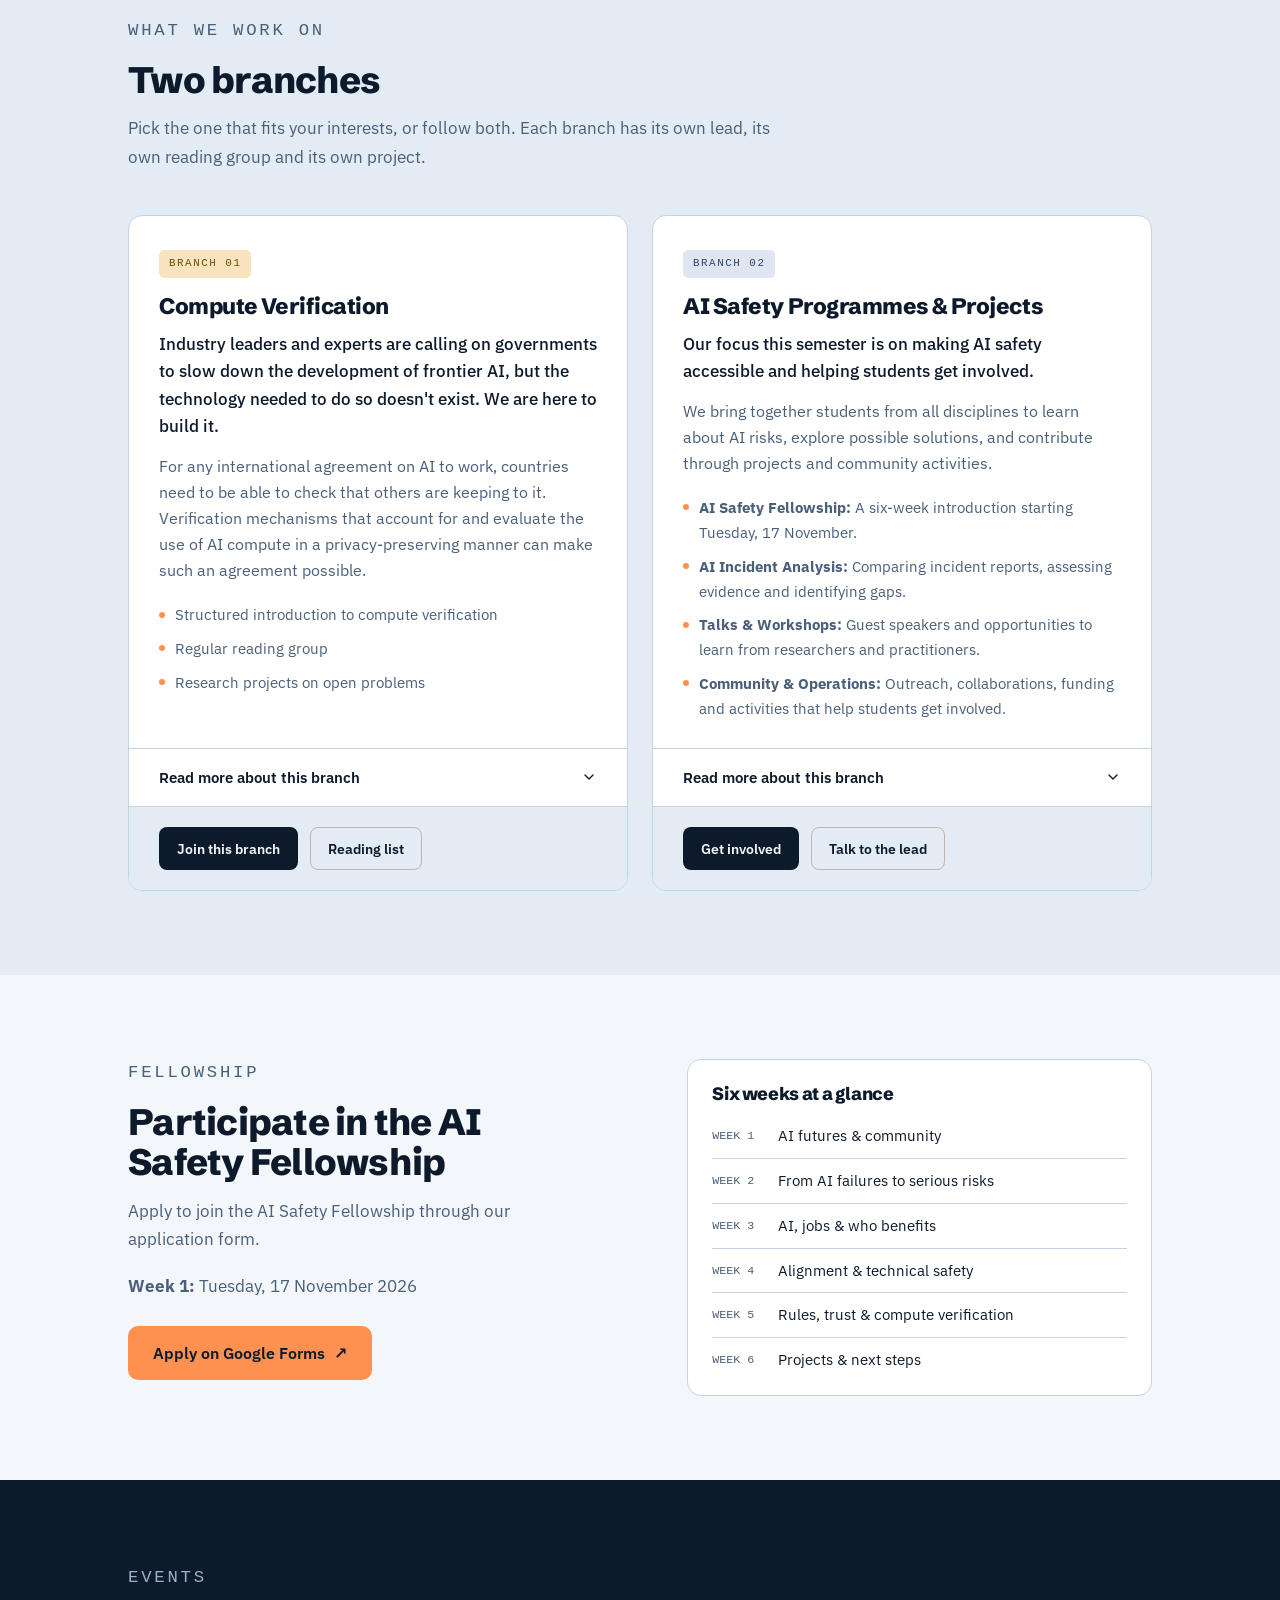
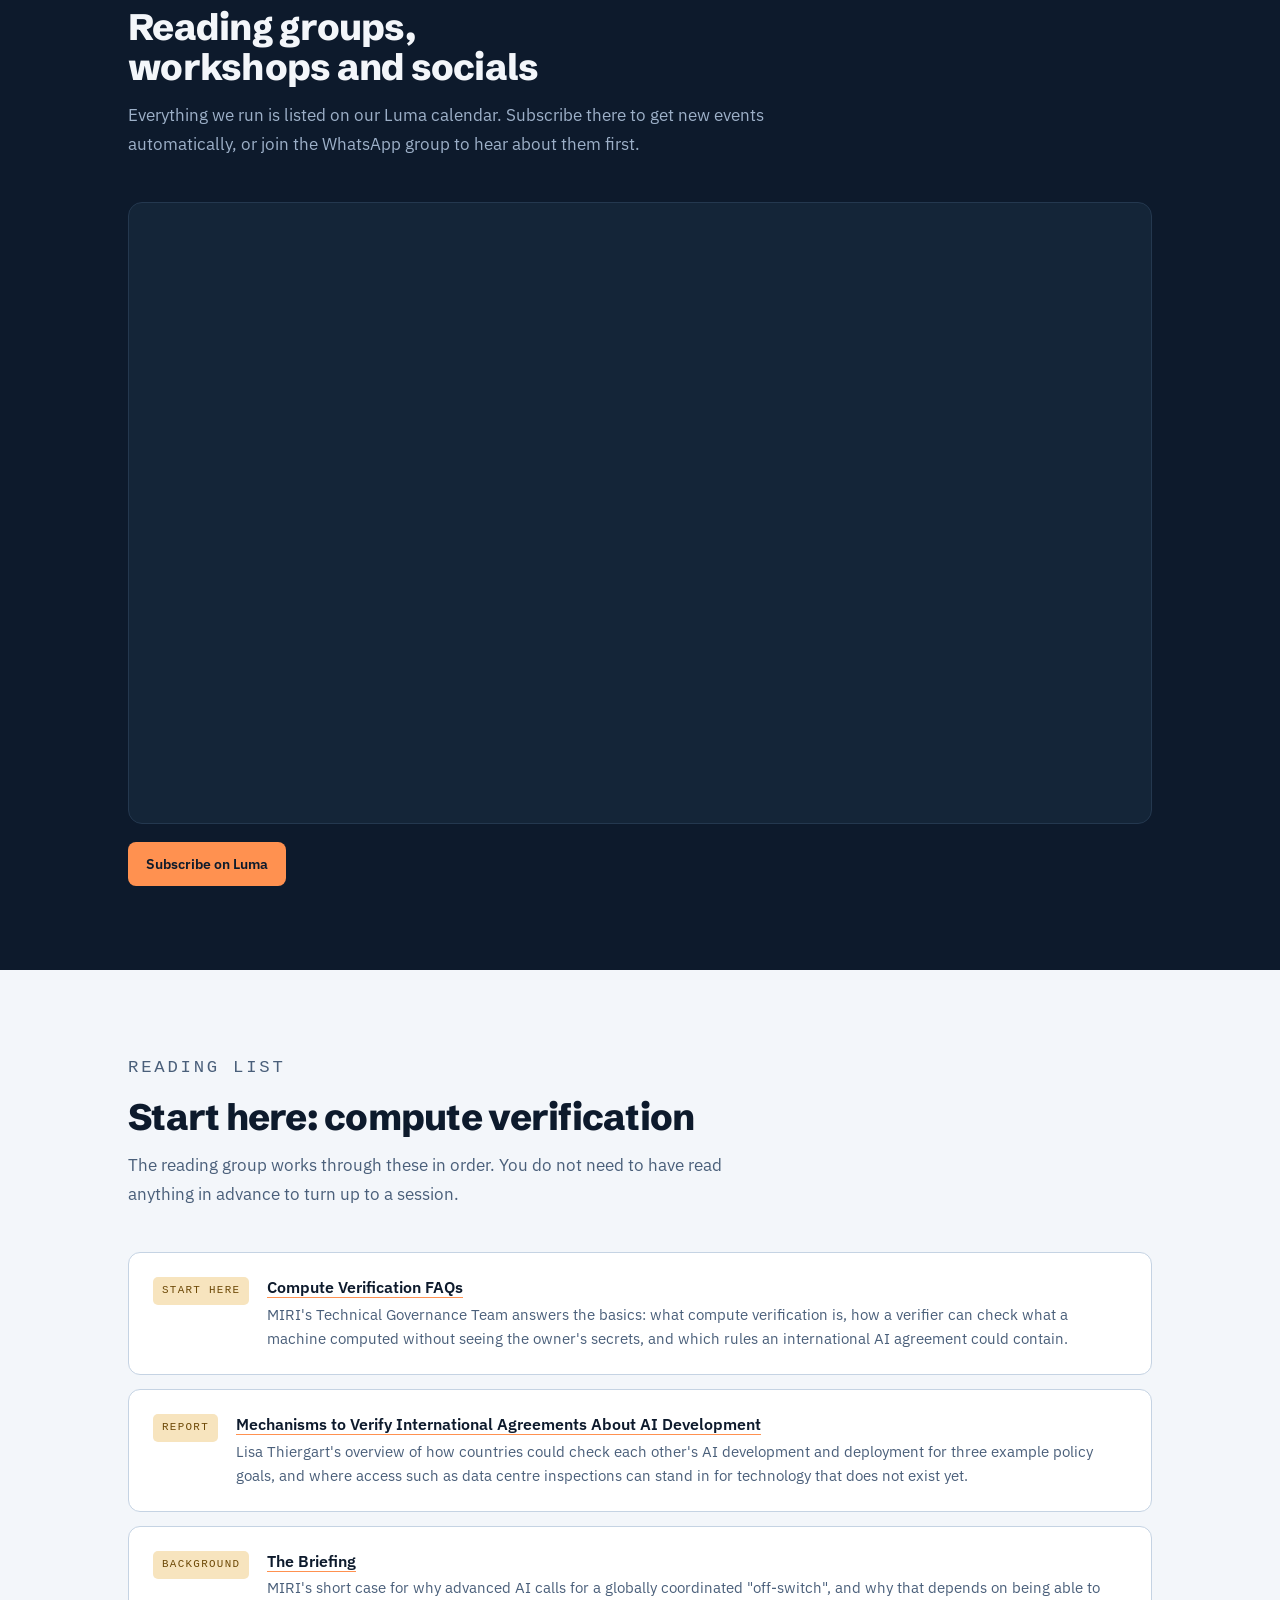
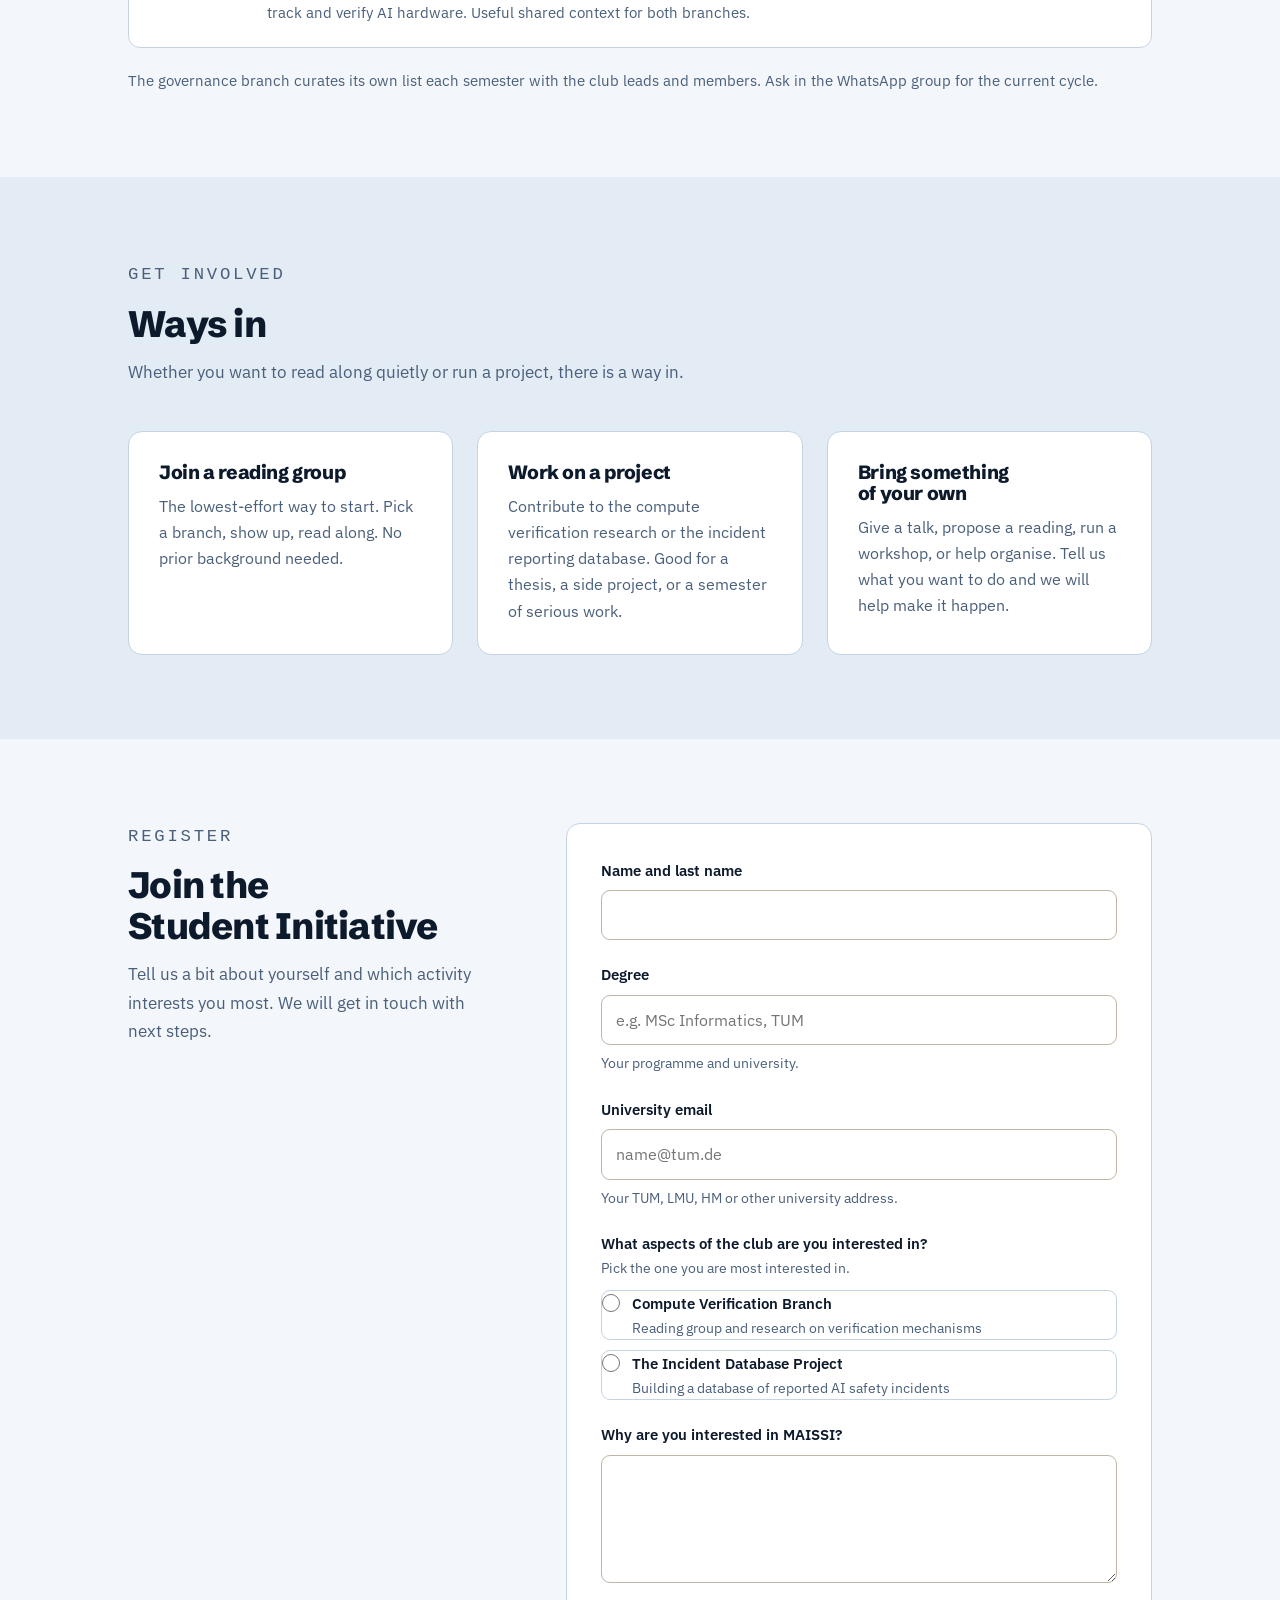
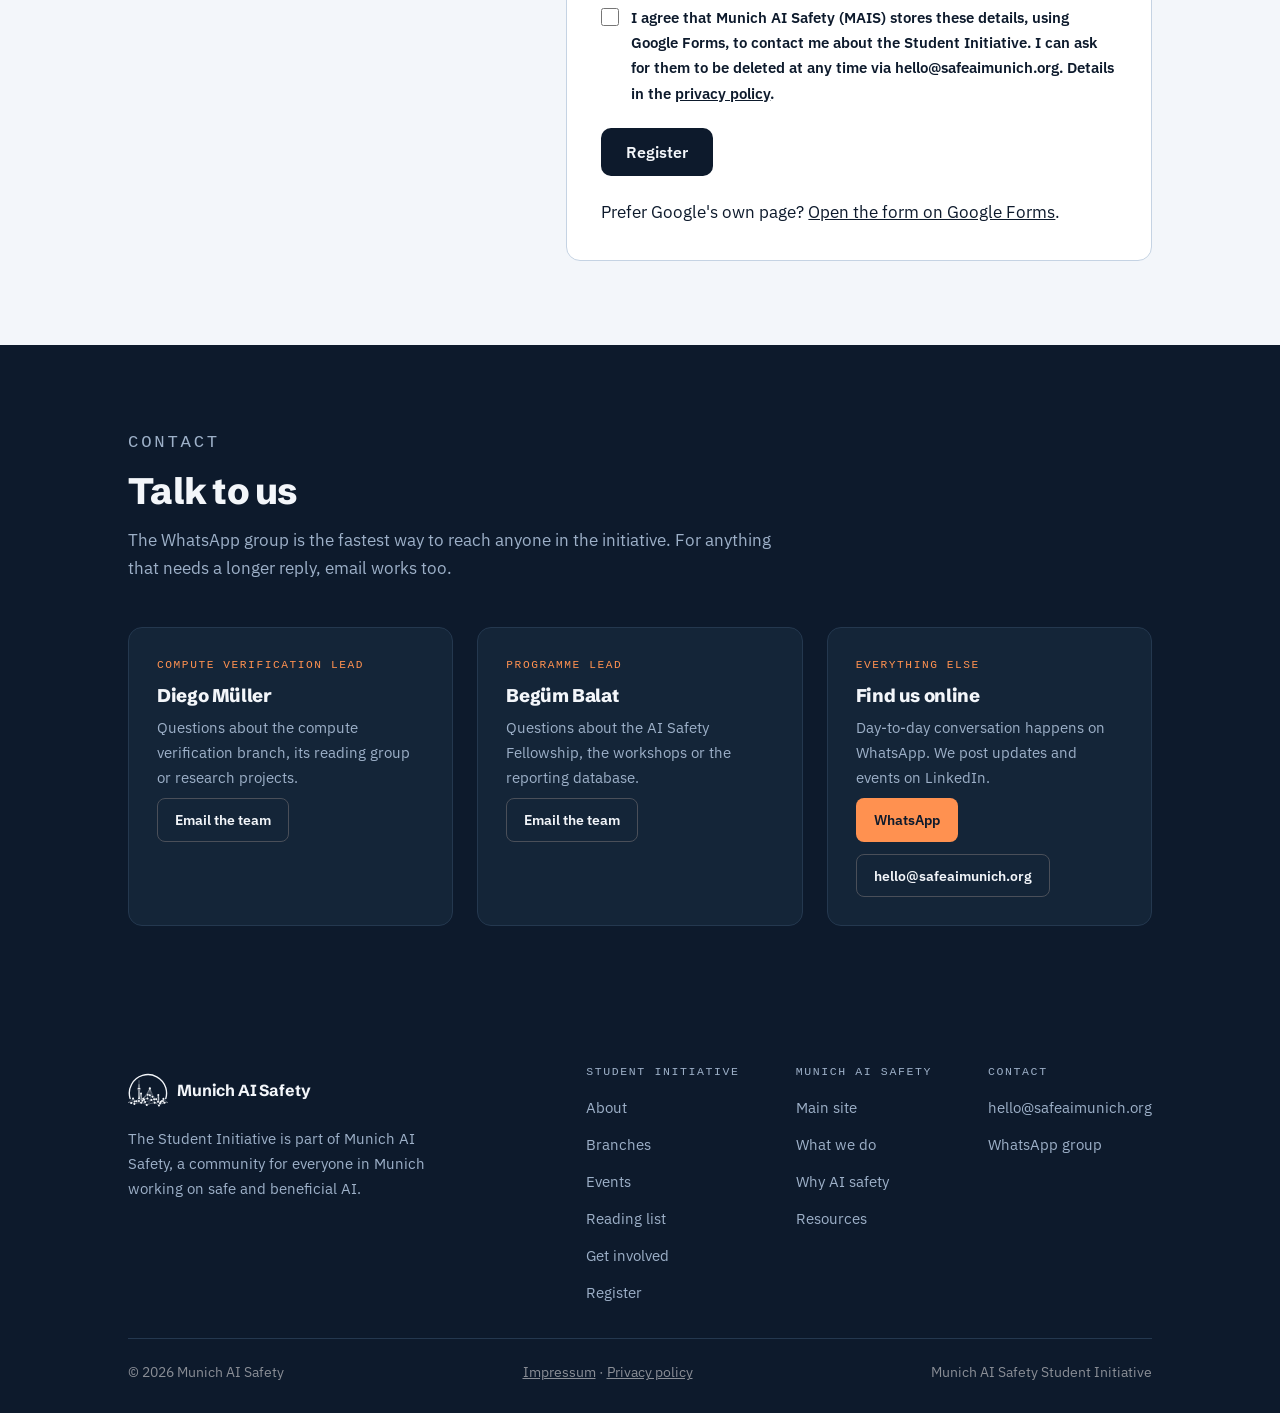
==== commit b4554f81: "Update student initiative branding to Munich AI Safety Use the text-free MAISSI emblem in the studen" ====
--- a/student-initiative/index.html
+++ b/student-initiative/index.html
@@ -3,17 +3,17 @@
 <head>
 <meta charset="utf-8">
 <meta name="viewport" content="width=device-width, initial-scale=1">
-<title>Student Initiative — AI Safety Munich</title>
+<title>Student Initiative — Munich AI Safety</title>
 <meta name="description" content="The Munich AI Safety Student Initiative unites students, academics and experts to learn and work on the most pressing risks posed by advanced AI. Two branches: compute verification and AI governance.">
 
 <meta property="og:type" content="website">
 <meta property="og:title" content="Munich AI Safety Student Initiative">
 <meta property="og:description" content="We unite students, academics and experts to learn and work on the most pressing risks posed by advanced artificial intelligence.">
-<meta property="og:url" content="https://safeaimunich.org/student-initiative/">
+<meta property="og:url" content="https://munichaisafety.com/student-initiative/">
 <meta name="twitter:card" content="summary">
 
-<link rel="canonical" href="https://safeaimunich.org/student-initiative/">
-<link rel="icon" href="data:image/svg+xml,%3Csvg xmlns='http://www.w3.org/2000/svg' viewBox='0 0 24 24'%3E%3Crect width='24' height='24' rx='5' fill='%2315171C'/%3E%3Ccircle cx='9' cy='7' r='2.5' fill='%23F4EFE6'/%3E%3Crect x='6.5' y='10' width='5' height='8.5' rx='2.5' fill='%23F4EFE6'/%3E%3Ccircle cx='16' cy='8.6' r='2.1' fill='%23E3A83B'/%3E%3Crect x='13.9' y='11.2' width='4.2' height='7.3' rx='2.1' fill='%23E3A83B'/%3E%3C/svg%3E">
+<link rel="canonical" href="https://munichaisafety.com/student-initiative/">
+<link rel="icon" type="image/png" href="/assets/img/maissi-emblem.png">
 
 <!-- Fonts are self-hosted (same files as the main site), so no request
      goes to Google Fonts. See the privacy policy. -->
@@ -120,7 +120,10 @@
     letter-spacing: -0.01em; text-decoration: none; color: var(--paper);
     padding: 7px 0;
   }
-  .brand svg { flex-shrink: 0; }
+  .brand-mark {
+    width: 40px; height: 34px; flex: none;
+    --text: var(--paper); --accent: var(--gold);
+  }
   .nav1-links { display: flex; align-items: center; gap: 22px; flex-wrap: wrap; }
   .nav1-links a {
     color: var(--body-dark); text-decoration: none; font-weight: 500;
@@ -134,7 +137,7 @@
   /* ================================================================== */
   .nav2 {
     position: sticky; top: 0; z-index: 20;
-    background: rgba(244,239,230,.92);
+    background: rgba(243,246,250,.94);
     backdrop-filter: blur(10px); -webkit-backdrop-filter: blur(10px);
     border-bottom: 1px solid var(--paper-line);
   }
@@ -143,9 +146,11 @@
     min-height: 60px;
   }
   .nav2-title {
+    display: inline-flex; align-items: center; gap: 10px; flex: none;
     font-family: var(--font-head); font-weight: 700; font-size: 1.02rem;
     letter-spacing: -0.01em; text-decoration: none; white-space: nowrap;
   }
+  .nav2-logo { display: block; width: 66px; height: 48px; object-fit: contain; flex: none; }
   .nav2-right { display: flex; align-items: center; gap: 24px; min-width: 0; }
   .nav2-links {
     display: flex; gap: 24px; overflow-x: auto; scrollbar-width: none;
@@ -491,10 +496,13 @@
     .card, .branch-top, .branch-more, .branch-foot, .lead-card { padding-left: 22px; padding-right: 22px; }
     .branch summary { padding-left: 22px; padding-right: 22px; }
   }
-  /* The level-2 nav links scroll horizontally on narrow screens; hide the
-     wordmark there so the links and the Join button keep enough room. */
-  @media (max-width: 560px) {
-    .nav2-title { display: none; }
+  /* Keep the emblem visible while the section links scroll on mobile. */
+  @media (max-width: 680px) {
+    .nav2 .wrap { gap: 12px; }
+    .nav2-title span { display: none; }
+    .nav2-logo { width: 48px; height: 40px; }
+    .nav2-right { flex: 1; gap: 12px; }
+    .nav2-right > .btn { flex: none; padding-inline: 12px; }
   }
 </style>
 </head>
@@ -503,18 +511,13 @@
 <a class="skip" href="#main">Skip to content</a>
 
 <!-- =====================================================================
-     LEVEL 1 NAV — top-level nav, same as on the Safe AI Munich landing page
+     LEVEL 1 NAV — top-level nav, same as on the Munich AI Safety landing page
      ================================================================== -->
 <div class="nav1">
-  <nav class="wrap" aria-label="AI Safety Munich">
-    <a class="brand" href="/">
-      <svg width="22" height="22" viewBox="0 0 24 24" aria-hidden="true" focusable="false">
-        <circle cx="9" cy="6.4" r="2.6" fill="#F4EFE6"/>
-        <rect x="6.4" y="9.6" width="5.2" height="9.2" rx="2.6" fill="#F4EFE6"/>
-        <circle cx="16.4" cy="8.2" r="2.2" fill="#E3A83B"/>
-        <rect x="14.2" y="10.9" width="4.4" height="7.9" rx="2.2" fill="#E3A83B"/>
-      </svg>
-      AI Safety Munich
+  <nav class="wrap" aria-label="Munich AI Safety">
+    <a class="brand" href="/" aria-label="Munich AI Safety, home">
+      <canvas class="brand-mark" data-mais-logo aria-hidden="true"></canvas>
+      Munich AI Safety
     </a>
     <div class="nav1-links">
       <a href="/#what-we-do">What we do</a>
@@ -531,7 +534,10 @@
      ================================================================== -->
 <div class="nav2">
   <nav class="wrap" aria-label="Student Initiative">
-    <a class="nav2-title" href="/student-initiative/">Student Initiative</a>
+    <a class="nav2-title" href="/student-initiative/" aria-label="Munich AI Safety Student Initiative, home">
+      <img class="nav2-logo" src="/assets/img/maissi-emblem.png" width="66" height="48" alt="">
+      <span>Student Initiative</span>
+    </a>
     <div class="nav2-right">
       <div class="nav2-links">
         <a href="#about">About</a>
@@ -627,7 +633,7 @@
           <div class="row-num">03</div>
           <div>
             <h3>We connect Munich to the wider field</h3>
-            <p>Workshops with AI safety organisations and startups, talks, and introductions to people already working in the field. We are part of the broader Safe AI Munich community, so students and professionals meet.</p>
+            <p>Workshops with AI safety organisations and startups, talks, and introductions to people already working in the field. We are part of the broader Munich AI Safety community, so students and professionals meet.</p>
           </div>
         </div>
       </div>
@@ -1006,16 +1012,11 @@
   <div class="wrap">
     <div class="foot-top">
       <div class="foot-about">
-        <a class="brand" href="/">
-          <svg width="22" height="22" viewBox="0 0 24 24" aria-hidden="true" focusable="false">
-            <circle cx="9" cy="6.4" r="2.6" fill="#F4EFE6"/>
-            <rect x="6.4" y="9.6" width="5.2" height="9.2" rx="2.6" fill="#F4EFE6"/>
-            <circle cx="16.4" cy="8.2" r="2.2" fill="#E3A83B"/>
-            <rect x="14.2" y="10.9" width="4.4" height="7.9" rx="2.2" fill="#E3A83B"/>
-          </svg>
-          Safe AI Munich
+        <a class="brand" href="/" aria-label="Munich AI Safety, home">
+          <canvas class="brand-mark" data-mais-logo aria-hidden="true"></canvas>
+          Munich AI Safety
         </a>
-        <p>The Student Initiative is part of Safe AI Munich, a community for everyone in Munich working on safe and beneficial AI.</p>
+        <p>The Student Initiative is part of Munich AI Safety, a community for everyone in Munich working on safe and beneficial AI.</p>
       </div>
 
       <div class="foot-cols">
@@ -1031,7 +1032,7 @@
           </ul>
         </div>
         <div class="foot-col">
-          <h4>Safe AI Munich</h4>
+          <h4>Munich AI Safety</h4>
           <ul>
             <li><a href="/">Main site</a></li>
             <li><a href="/#what-we-do">What we do</a></li>
@@ -1192,5 +1193,6 @@
   })();
 </script>
 
+<script src="/assets/js/mais-net.js" defer></script>
 </body>
 </html>
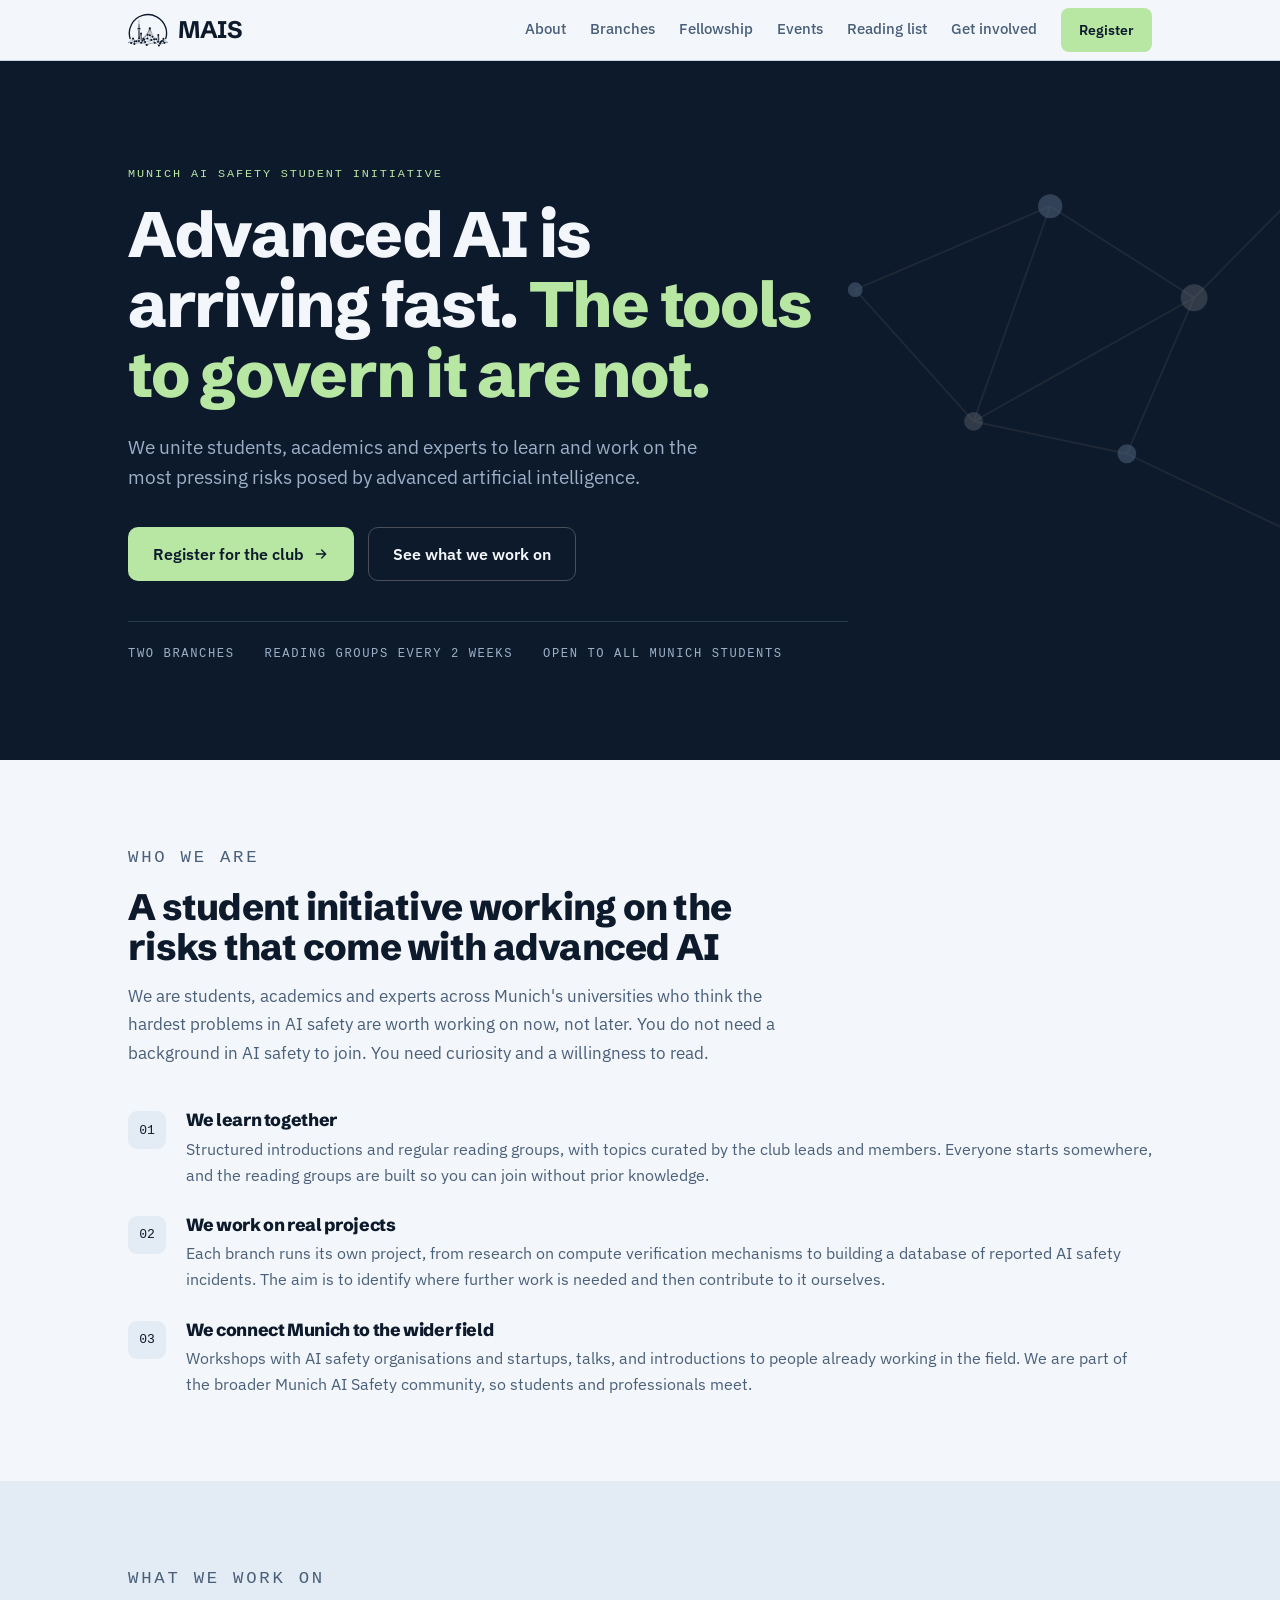
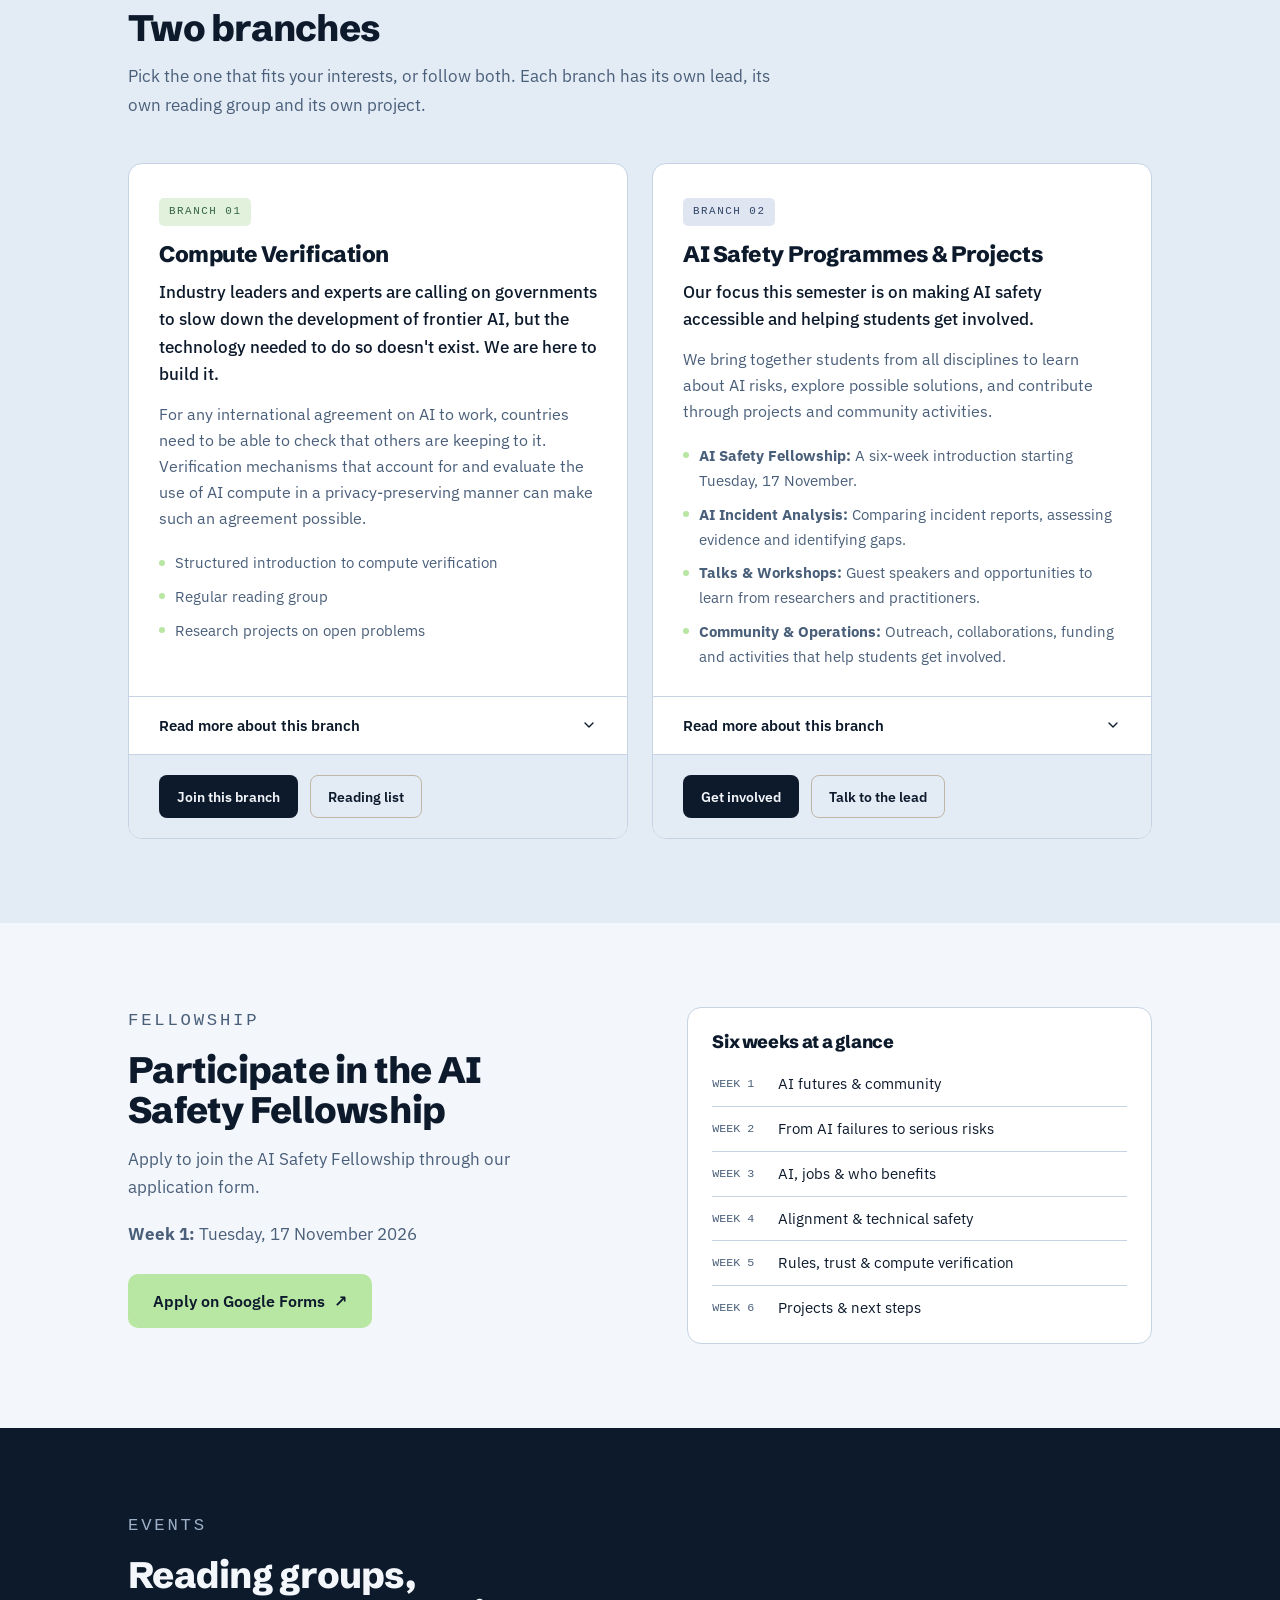
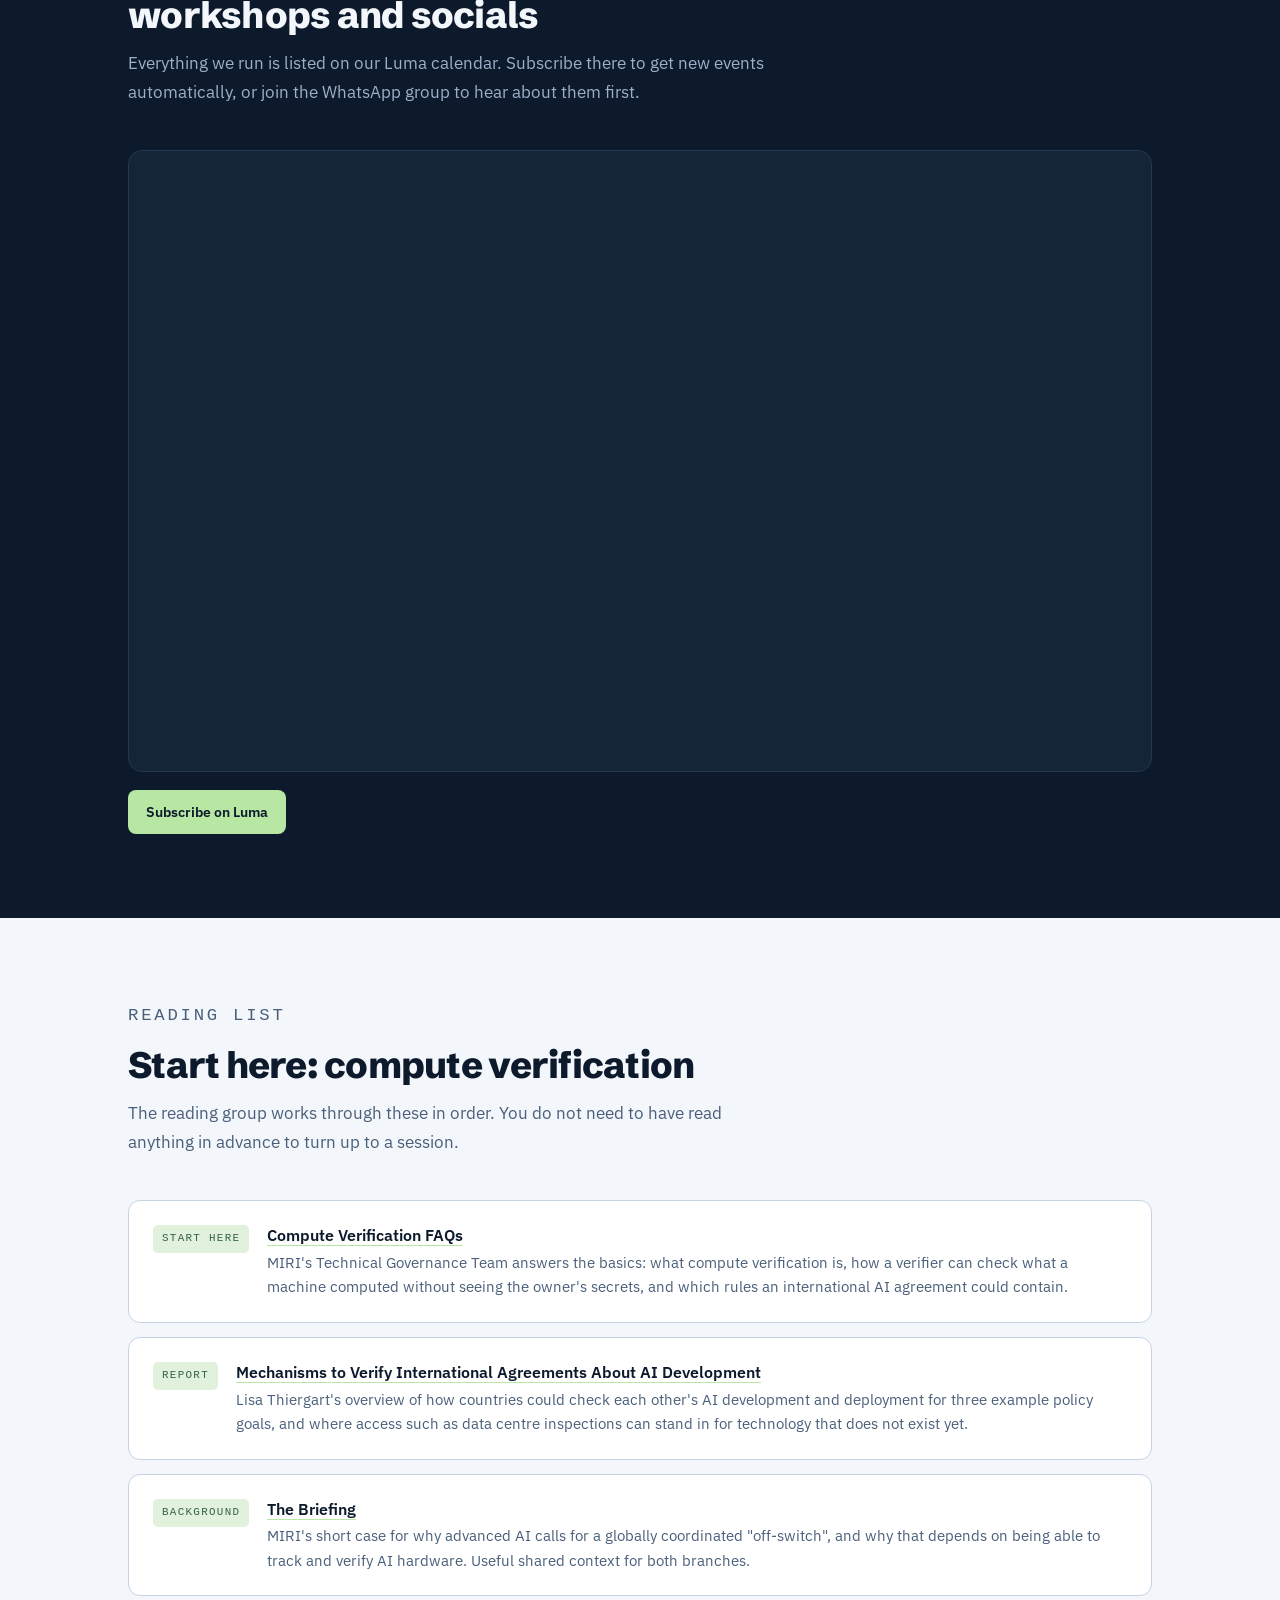
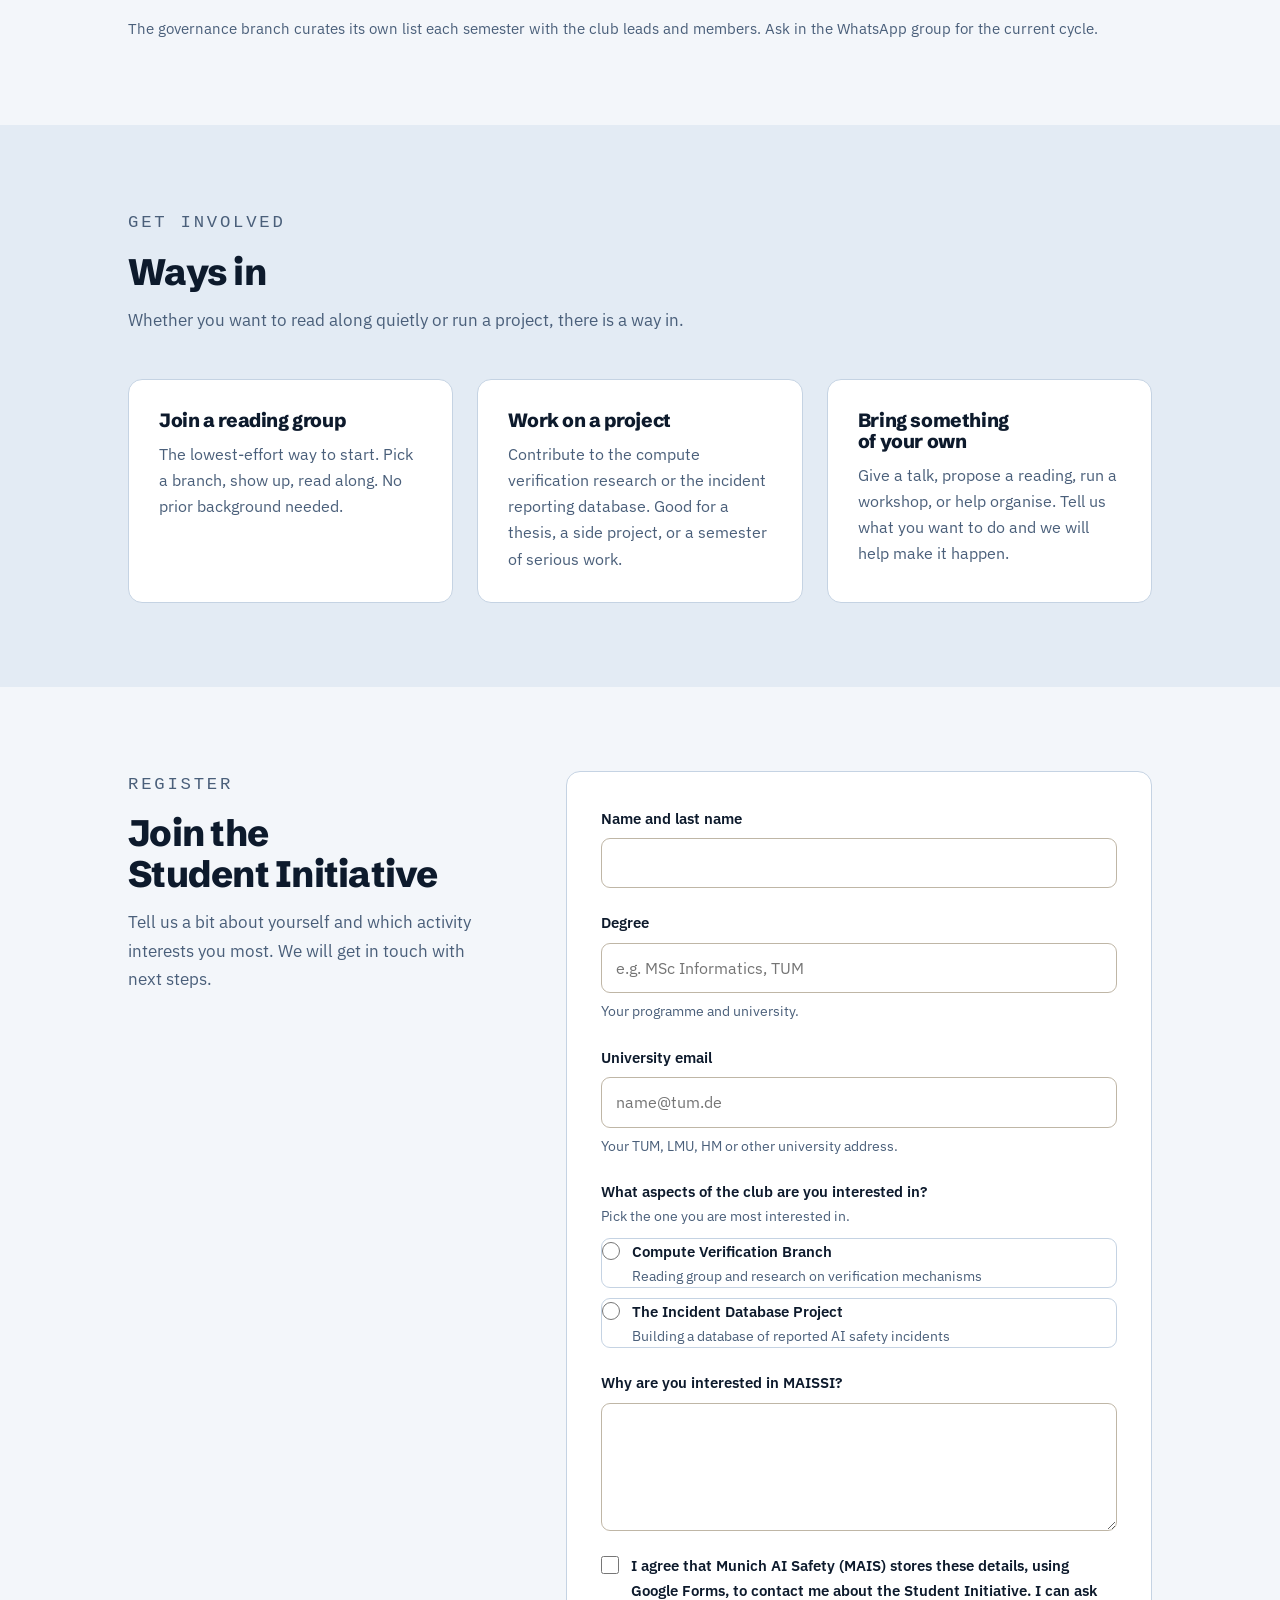
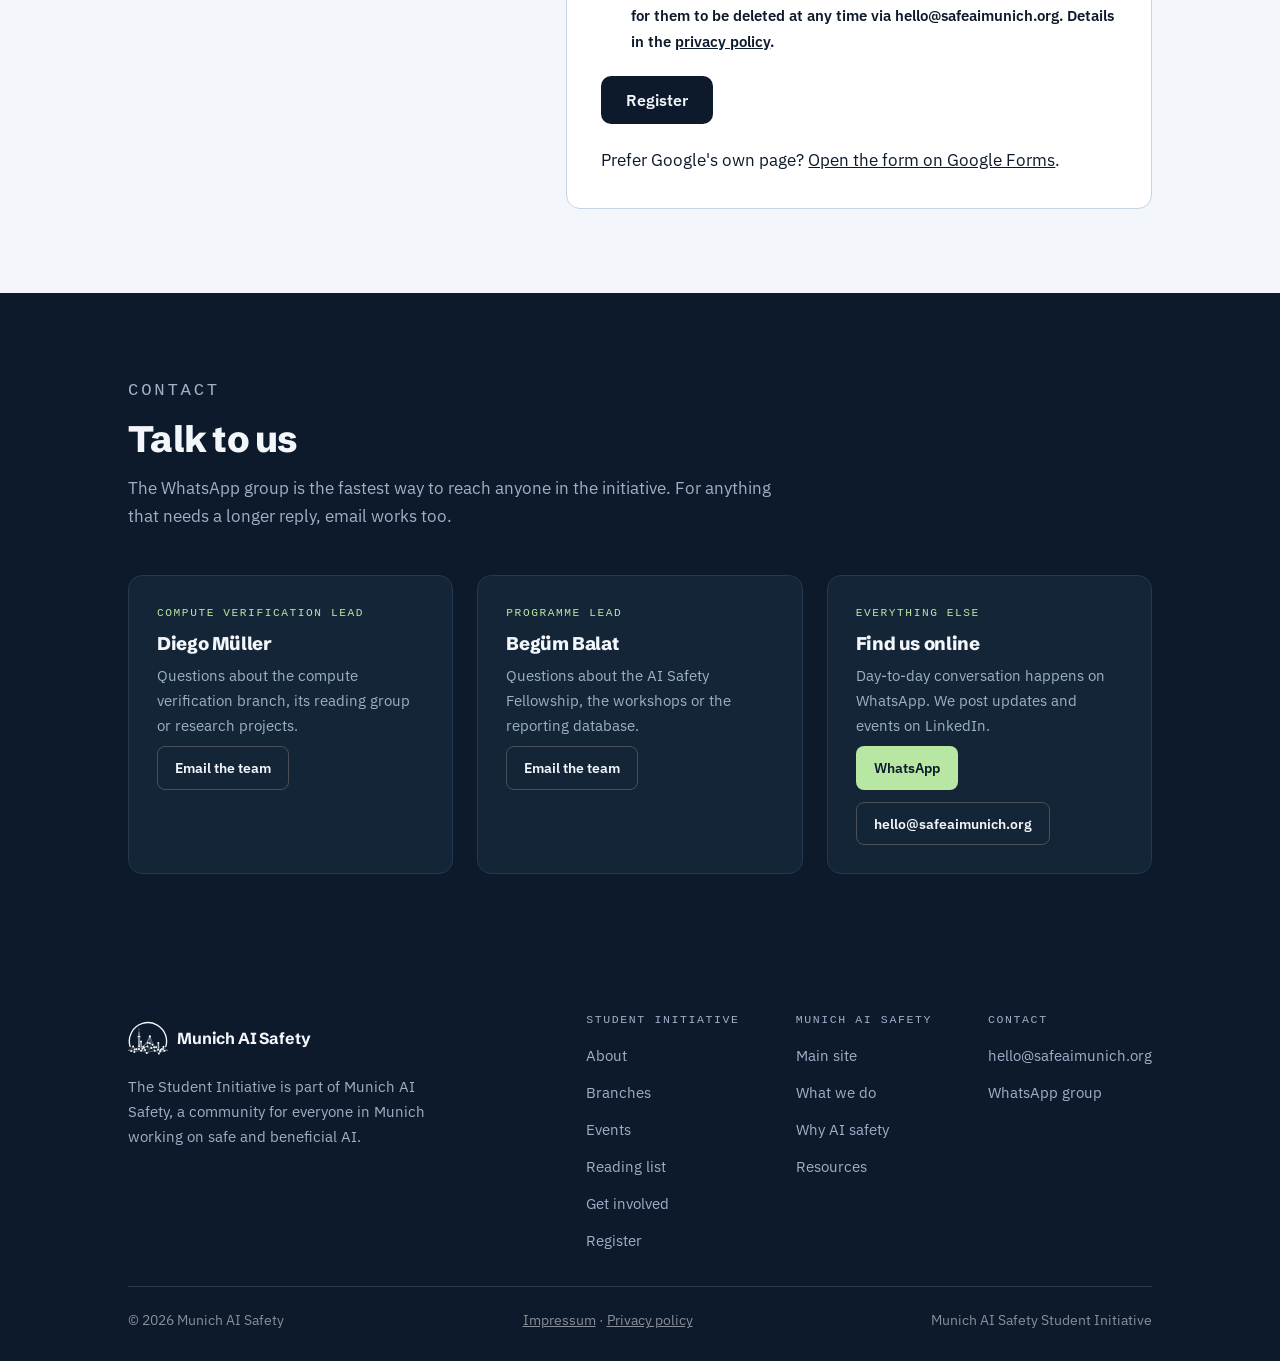
==== commit 398b321f: "Simplify student navigation and use light green accents Replace the two stacked bars with one studen" ====
--- a/student-initiative/index.html
+++ b/student-initiative/index.html
@@ -28,7 +28,11 @@
   :root {
    --ink:         #0d1a2c; /* navy: dark sections and text */
     --paper:      #f3f6fa; /* page background */
-    --gold:       #ff9150; /* Olympia orange */
+    --accent:       #b8e6a3; /* light green used for student events */
+    --accent-hover: #9fd686;
+    --accent-strong:#346443;
+    --accent-soft:  #e1f1db;
+    --focus:        var(--accent-strong);
     --isar:       #9db0c8; /* slate blue on navy */
     
      --ink-soft:   #142538;
@@ -79,7 +83,7 @@
   button:focus-visible,
   summary:focus-visible,
   .skip:focus-visible {
-    outline: 3px solid var(--gold);
+    outline: 3px solid var(--focus);
     outline-offset: 3px;
     border-radius: 4px;
   }
@@ -95,25 +99,21 @@
     text-transform: uppercase;
     margin: 0 0 14px;
   }
-  .eyebrow--gold { color: #A9761B; }           /* 4.9:1 on paper */
-  .eyebrow--on-ink { color: var(--gold); }     /* 8.6:1 on ink */
+  .eyebrow--accent { color: var(--accent-strong); }
+  .eyebrow--on-ink { color: var(--accent); }
+  .hero, .band--ink, footer { --focus: var(--accent); }
 
   /* ---- Skip link ----------------------------------------------------- */
   .skip {
     position: absolute; left: -9999px; top: 0; z-index: 100;
-    background: var(--gold); color: var(--ink);
+    background: var(--accent); color: var(--ink);
     padding: 12px 20px; font-weight: 600; text-decoration: none;
   }
   .skip:focus { left: 8px; top: 8px; }
 
   /* ================================================================== */
-  /*  Level 1 nav — same top-level nav as the main site                  */
-  /* ================================================================== */
-  .nav1 { background: var(--ink); color: var(--paper); font-size: .9rem; }
-  .nav1 .wrap {
-    display: flex; align-items: center; justify-content: space-between;
-    gap: 18px; min-height: 52px; flex-wrap: wrap;
-  }
+  /*  Shared parent-community wordmark                                  */
+  /* ================================================================== */
   .brand {
     display: inline-flex; align-items: center; gap: 9px;
     font-family: var(--font-head); font-weight: 700; font-size: 1rem;
@@ -122,18 +122,11 @@
   }
   .brand-mark {
     width: 40px; height: 34px; flex: none;
-    --text: var(--paper); --accent: var(--gold);
-  }
-  .nav1-links { display: flex; align-items: center; gap: 22px; flex-wrap: wrap; }
-  .nav1-links a {
-    color: var(--body-dark); text-decoration: none; font-weight: 500;
-    padding: 7px 0; border-bottom: 2px solid transparent;
-  }
-  .nav1-links a:hover { color: var(--paper); }
-  .nav1-links a[aria-current="true"] { color: var(--paper); border-bottom-color: var(--gold); }
-
-  /* ================================================================== */
-  /*  Level 2 nav — specific to the Student Initiative (sticky)          */
+    --text: var(--paper);
+  }
+
+  /* ================================================================== */
+  /*  Student navigation with a single return-to-MAIS wordmark           */
   /* ================================================================== */
   .nav2 {
     position: sticky; top: 0; z-index: 20;
@@ -147,10 +140,10 @@
   }
   .nav2-title {
     display: inline-flex; align-items: center; gap: 10px; flex: none;
-    font-family: var(--font-head); font-weight: 700; font-size: 1.02rem;
-    letter-spacing: -0.01em; text-decoration: none; white-space: nowrap;
-  }
-  .nav2-logo { display: block; width: 66px; height: 48px; object-fit: contain; flex: none; }
+    font-family: var(--font-head); font-weight: 700; font-size: 1.5rem;
+    line-height: 2rem; letter-spacing: -0.02em; text-decoration: none; white-space: nowrap;
+  }
+  .nav2-title .brand-mark { --text: var(--ink); }
   .nav2-right { display: flex; align-items: center; gap: 24px; min-width: 0; }
   .nav2-links {
     display: flex; gap: 24px; overflow-x: auto; scrollbar-width: none;
@@ -161,7 +154,7 @@
     color: var(--body); text-decoration: none; font-size: .94rem; font-weight: 500;
     white-space: nowrap; padding: 4px 0; border-bottom: 2px solid transparent;
   }
-  .nav2-links a:hover { color: var(--ink); border-bottom-color: var(--gold); }
+  .nav2-links a:hover { color: var(--ink); border-bottom-color: var(--accent); }
 
   /* ---- Fellowship programme ------------------------------------------ */
   #fellowship .fellowship-layout {
@@ -199,8 +192,8 @@
     transition: transform .12s ease, background-color .12s ease;
   }
   .btn:hover { transform: translateY(-1px); }
-  .btn--gold { background: var(--gold); color: var(--ink); }
-  .btn--gold:hover { background: #D59A2B; }
+  .btn--accent { background: var(--accent); color: var(--ink); }
+  .btn--accent:hover { background: var(--accent-hover); }
   .btn--ink { background: var(--ink); color: var(--paper); }
   .btn--ink:hover { background: #24272F; }
   .btn--ghost-ink { background: transparent; color: var(--ink); border-color: #BFB6A6; }
@@ -238,7 +231,7 @@
     font-size: clamp(2.3rem, 6vw, 4rem);
     color: var(--paper); margin-bottom: 22px;
   }
-  .hero h1 em { font-style: normal; color: var(--gold); }
+  .hero h1 em { font-style: normal; color: var(--accent); }
   .hero-sub { font-size: 1.16rem; max-width: 600px; margin-bottom: 34px; }
   .hero-actions { display: flex; gap: 14px; flex-wrap: wrap; }
   .hero-meta {
@@ -270,7 +263,7 @@
     display: flex; align-items: center; justify-content: center;
     font-family: var(--font-mono); font-size: .82rem; font-weight: 500;
   }
-  .band--ink .row-num { background: var(--ink-soft); color: var(--gold); }
+  .band--ink .row-num { background: var(--ink-soft); color: var(--accent); }
   .row h3 { font-size: 1.1rem; margin-bottom: 5px; }
   .row p { color: var(--body); font-size: .99rem; }
   .band--ink .row p { color: var(--body-dark); }
@@ -290,7 +283,7 @@
     font-weight: 500; letter-spacing: .14em; text-transform: uppercase;
     padding: 5px 10px; border-radius: 5px; margin-bottom: 16px;
   }
-  .branch-tag--gold { background: #F7E4BE; color: #6E4A08; }
+  .branch-tag--accent { background: var(--accent-soft); color: var(--accent-strong); }
   .branch-tag--isar { background: #DFE6F1; color: #2F4466; }
   .branch h3 { font-size: 1.4rem; margin-bottom: 12px; }
   .branch-lede { color: var(--ink); font-size: 1.04rem; font-weight: 500; margin-bottom: 12px; }
@@ -304,7 +297,7 @@
   }
   .branch-facts li::before {
     content: ""; flex-shrink: 0; width: 6px; height: 6px; margin-top: .55em;
-    border-radius: 50%; background: var(--gold);
+    border-radius: 50%; background: var(--accent);
   }
   .branch details { border-top: 1px solid var(--paper-line); }
   .branch summary {
@@ -360,13 +353,13 @@
   }
   .read-kind {
     flex-shrink: 0; font-family: var(--font-mono); font-size: .68rem; font-weight: 500;
-    letter-spacing: .12em; text-transform: uppercase; color: #6E4A08;
-    background: #F7E4BE; padding: 5px 9px; border-radius: 5px; margin-top: 2px;
+    letter-spacing: .12em; text-transform: uppercase; color: var(--accent-strong);
+    background: var(--accent-soft); padding: 5px 9px; border-radius: 5px; margin-top: 2px;
   }
   .read-body { flex: 1 1 320px; min-width: 0; }
   .read-body h3 { font-family: var(--font-text); font-weight: 600; font-size: 1.02rem; letter-spacing: 0; line-height: 1.45; margin-bottom: 4px; }
-  .read-body h3 a { text-decoration: none; border-bottom: 1px solid var(--gold); }
-  .read-body h3 a:hover { color: #6E4A08; }
+  .read-body h3 a { text-decoration: none; border-bottom: 1px solid var(--accent); }
+  .read-body h3 a:hover { color: var(--accent-strong); }
   .read-body p { color: var(--body); font-size: .93rem; }
   .readlist-note {
     margin-top: 20px; font-size: .95rem; color: var(--body);
@@ -382,7 +375,7 @@
   }
   .lead-card .role {
     font-family: var(--font-mono); font-size: .7rem; font-weight: 500;
-    letter-spacing: .14em; text-transform: uppercase; color: var(--gold);
+    letter-spacing: .14em; text-transform: uppercase; color: var(--accent);
     margin-bottom: 12px;
   }
   .lead-card h3 { font-size: 1.15rem; margin-bottom: 8px; }
@@ -417,7 +410,7 @@
   .field textarea { min-height: 128px; resize: vertical; }
   .field input:focus-visible, .field textarea:focus-visible,
   .check input:focus-visible {
-    outline: 3px solid var(--gold); outline-offset: 1px; border-color: var(--ink);
+    outline: 3px solid var(--focus); outline-offset: 1px; border-color: var(--ink);
   }
   .field [aria-invalid="true"] { border-color: #B3261E; }
   fieldset.field { border: 0; margin: 0; padding: 0; min-width: 0; }
@@ -476,7 +469,6 @@
   @media (max-width: 860px) {
     .band { padding: 64px 0; }
     .hero { padding: 76px 0 68px; }
-    .nav1-links { gap: 16px; font-size: .86rem; }
     .nav2 .wrap { min-height: 56px; }
     .nav2-right { gap: 14px; }
     /* the link row scrolls at this size — fade the right edge to show it */
@@ -490,17 +482,14 @@
     .wrap { padding: 0 20px; }
     /* keep the decorative graph from sitting behind the hero copy */
     .hero-graph { display: none; }
-    .nav1 .wrap { min-height: 48px; padding-top: 6px; padding-bottom: 6px; }
     .nav2-links { gap: 18px; }
     .hero-actions .btn { width: 100%; }
     .card, .branch-top, .branch-more, .branch-foot, .lead-card { padding-left: 22px; padding-right: 22px; }
     .branch summary { padding-left: 22px; padding-right: 22px; }
   }
-  /* Keep the emblem visible while the section links scroll on mobile. */
+  /* Keep the return link and registration button visible on mobile. */
   @media (max-width: 680px) {
     .nav2 .wrap { gap: 12px; }
-    .nav2-title span { display: none; }
-    .nav2-logo { width: 48px; height: 40px; }
     .nav2-right { flex: 1; gap: 12px; }
     .nav2-right > .btn { flex: none; padding-inline: 12px; }
   }
@@ -510,33 +499,12 @@
 <body>
 <a class="skip" href="#main">Skip to content</a>
 
-<!-- =====================================================================
-     LEVEL 1 NAV — top-level nav, same as on the Munich AI Safety landing page
-     ================================================================== -->
-<div class="nav1">
-  <nav class="wrap" aria-label="Munich AI Safety">
-    <a class="brand" href="/" aria-label="Munich AI Safety, home">
-      <canvas class="brand-mark" data-mais-logo aria-hidden="true"></canvas>
-      Munich AI Safety
-    </a>
-    <div class="nav1-links">
-      <a href="/#what-we-do">What we do</a>
-      <a href="/#why-ai-safety">Why AI safety</a>
-      <a href="/student-initiative/" aria-current="true">Students</a>
-      <a href="/resources">Resources</a>
-      <a href="https://chat.whatsapp.com/BAvF88QyfrDKZMKo7whRX7?s=cl&amp;p=i&amp;ilr=4">Join us</a>
-    </div>
-  </nav>
-</div>
-
-<!-- =====================================================================
-     LEVEL 2 NAV — specific to the Student Initiative
-     ================================================================== -->
+<!-- Single student navigation; the MAIS wordmark returns to the main site. -->
 <div class="nav2">
   <nav class="wrap" aria-label="Student Initiative">
-    <a class="nav2-title" href="/student-initiative/" aria-label="Munich AI Safety Student Initiative, home">
-      <img class="nav2-logo" src="/assets/img/maissi-emblem.png" width="66" height="48" alt="">
-      <span>Student Initiative</span>
+    <a class="nav2-title" href="/" aria-label="Return to Munich AI Safety (MAIS)" title="Return to MAIS">
+      <canvas class="brand-mark" data-mais-logo aria-hidden="true"></canvas>
+      <span>MAIS</span>
     </a>
     <div class="nav2-right">
       <div class="nav2-links">
@@ -546,10 +514,8 @@
         <a href="#events">Events</a>
         <a href="#reading">Reading list</a>
         <a href="#get-involved">Get involved</a>
-        <a href="#register">Register</a>
-        <a href="#contact">Contact</a>
-      </div>
-      <a class="btn btn--gold btn--sm" href="#register">Register</a>
+      </div>
+      <a class="btn btn--accent btn--sm" href="#register">Register</a>
     </div>
   </nav>
 </div>
@@ -576,8 +542,8 @@
         <circle cx="848" cy="268" r="7"/>
         <circle cx="1088" cy="352" r="5"/>
       </g>
-      <circle cx="1095" cy="92" r="6.5" fill="#E3A83B" opacity=".75"/>
-      <g fill="none" stroke="#E3A83B" stroke-width="1.4" opacity=".5">
+      <circle cx="1095" cy="92" r="6.5" fill="#B8E6A3" opacity=".75"/>
+      <g fill="none" stroke="#B8E6A3" stroke-width="1.4" opacity=".5">
         <circle cx="1140" cy="248" r="5"/>
       </g>
     </svg>
@@ -588,7 +554,7 @@
         <h1>Advanced AI is arriving fast. <em>The tools to govern it are not.</em></h1>
         <p class="hero-sub">We unite students, academics and experts to learn and work on the most pressing risks posed by advanced artificial intelligence.</p>
         <div class="hero-actions">
-          <a class="btn btn--gold" href="#register">
+          <a class="btn btn--accent" href="#register">
             Register for the club
             <svg width="16" height="16" viewBox="0 0 24 24" fill="none" aria-hidden="true" focusable="false"><path d="M5 12h13M13 6l6 6-6 6" stroke="currentColor" stroke-width="2" stroke-linecap="round" stroke-linejoin="round"/></svg>
           </a>
@@ -609,7 +575,7 @@
   <section class="band" id="about">
     <div class="wrap">
       <div class="section-head">
-        <p class="eyebrow eyebrow--gold">Who we are</p>
+        <p class="eyebrow eyebrow--accent">Who we are</p>
         <h2>A student initiative working on the risks that come with advanced AI</h2>
         <p>We are students, academics and experts across Munich's universities who think the hardest problems in AI safety are worth working on now, not later. You do not need a background in AI safety to join. You need curiosity and a willingness to read.</p>
       </div>
@@ -650,7 +616,7 @@
   <section class="band band--sunk" id="branches">
     <div class="wrap">
       <div class="section-head">
-        <p class="eyebrow eyebrow--gold">What we work on</p>
+        <p class="eyebrow eyebrow--accent">What we work on</p>
         <h2>Two branches</h2>
         <p>Pick the one that fits your interests, or follow both. Each branch has its own lead, its own reading group and its own project.</p>
       </div>
@@ -660,7 +626,7 @@
         <!-- ---------- Branch: Compute Verification ---------- -->
         <article class="branch">
           <div class="branch-top">
-            <span class="branch-tag branch-tag--gold">Branch 01</span>
+            <span class="branch-tag branch-tag--accent">Branch 01</span>
             <h3>Compute Verification</h3>
             <p class="branch-lede">Industry leaders and experts are calling on governments to slow down the development of frontier AI, but the technology needed to do so doesn't exist. We are here to build it.</p>
             <p class="branch-brief">For any international agreement on AI to work, countries need to be able to check that others are keeping to it. Verification mechanisms that account for and evaluate the use of AI compute in a privacy-preserving manner can make such an agreement possible.</p>
@@ -735,12 +701,12 @@
     <div class="wrap fellowship-layout">
       <div>
         <div class="section-head">
-          <p class="eyebrow eyebrow--gold">Fellowship</p>
+          <p class="eyebrow eyebrow--accent">Fellowship</p>
           <h2 id="fellowship-heading">Participate in the AI Safety Fellowship</h2>
           <p>Apply to join the AI Safety Fellowship through our application form.</p>
         </div>
         <p class="fellowship-start"><strong>Week 1:</strong> <time datetime="2026-11-17">Tuesday, 17 November 2026</time></p>
-        <a class="btn btn--gold" href="https://forms.gle/bB5veM4RntUCavif7" target="_blank" rel="noopener noreferrer">
+        <a class="btn btn--accent" href="https://forms.gle/bB5veM4RntUCavif7" target="_blank" rel="noopener noreferrer">
           Apply on Google Forms <span aria-hidden="true">↗</span>
           <span class="visually-hidden">(opens in a new tab)</span>
         </a>
@@ -777,7 +743,7 @@
         <iframe src="https://luma.com/embed/calendar/cal-CJBJyoa9DMwgyxQ/events?lt=dark"
                 title="MAISSI events on Luma" loading="lazy" allowfullscreen></iframe>
       </div>
-      <p class="cal-link"><a class="btn btn--gold btn--sm" href="https://luma.com/maissi" target="_blank" rel="noopener">Subscribe on Luma <span class="visually-hidden">(opens in a new tab)</span></a></p>
+      <p class="cal-link"><a class="btn btn--accent btn--sm" href="https://luma.com/maissi" target="_blank" rel="noopener">Subscribe on Luma <span class="visually-hidden">(opens in a new tab)</span></a></p>
     </div>
   </section>
 
@@ -789,7 +755,7 @@
   <section class="band" id="reading">
     <div class="wrap">
       <div class="section-head">
-        <p class="eyebrow eyebrow--gold">Reading list</p>
+        <p class="eyebrow eyebrow--accent">Reading list</p>
         <h2>Start here: compute verification</h2>
         <p>The reading group works through these in order. You do not need to have read anything in advance to turn up to a session.</p>
       </div>
@@ -843,7 +809,7 @@
   <section class="band band--sunk" id="get-involved">
     <div class="wrap">
       <div class="section-head">
-        <p class="eyebrow eyebrow--gold">Get involved</p>
+        <p class="eyebrow eyebrow--accent">Get involved</p>
         <h2>Ways in</h2>
         <p>Whether you want to read along quietly or run a project, there is a way in.</p>
       </div>
@@ -877,7 +843,7 @@
     <div class="wrap">
       <div class="reg-layout">
         <div class="section-head">
-          <p class="eyebrow eyebrow--gold">Register</p>
+          <p class="eyebrow eyebrow--accent">Register</p>
           <h2>Join the Student Initiative</h2>
           <p>Tell us a bit about yourself and which activity interests you most. We will get in touch with next steps.</p>
         </div>
@@ -994,7 +960,7 @@
           <h3>Find us online</h3>
           <p>Day-to-day conversation happens on WhatsApp. We post updates and events on LinkedIn.</p>
           <div class="social-row">
-            <a class="btn btn--gold btn--sm" href="https://chat.whatsapp.com/BAvF88QyfrDKZMKo7whRX7?s=cl&amp;p=i&amp;ilr=4">WhatsApp</a>
+            <a class="btn btn--accent btn--sm" href="https://chat.whatsapp.com/BAvF88QyfrDKZMKo7whRX7?s=cl&amp;p=i&amp;ilr=4">WhatsApp</a>
             <!-- TODO: add the LinkedIn page URL once it exists -->
             <a class="btn btn--ghost-paper btn--sm" href="mailto:hello@safeaimunich.org">hello@safeaimunich.org</a>
           </div>
